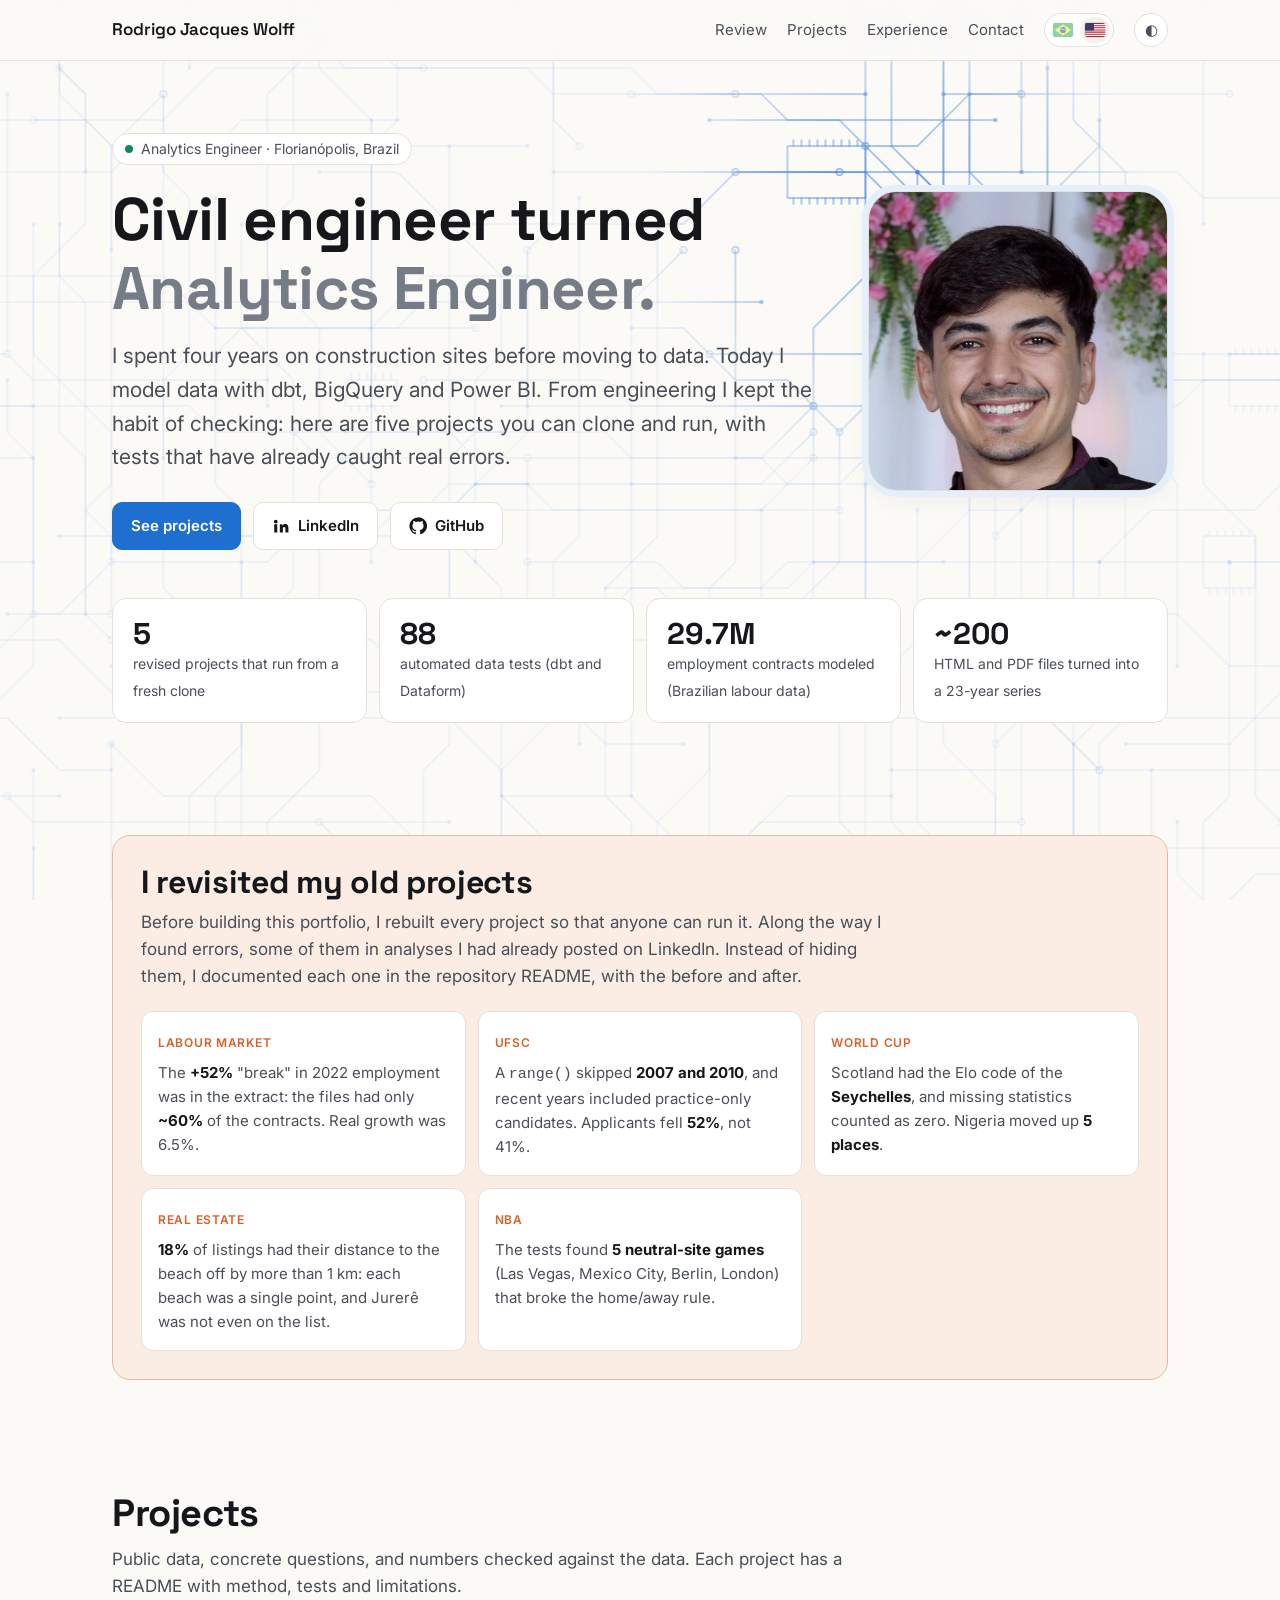
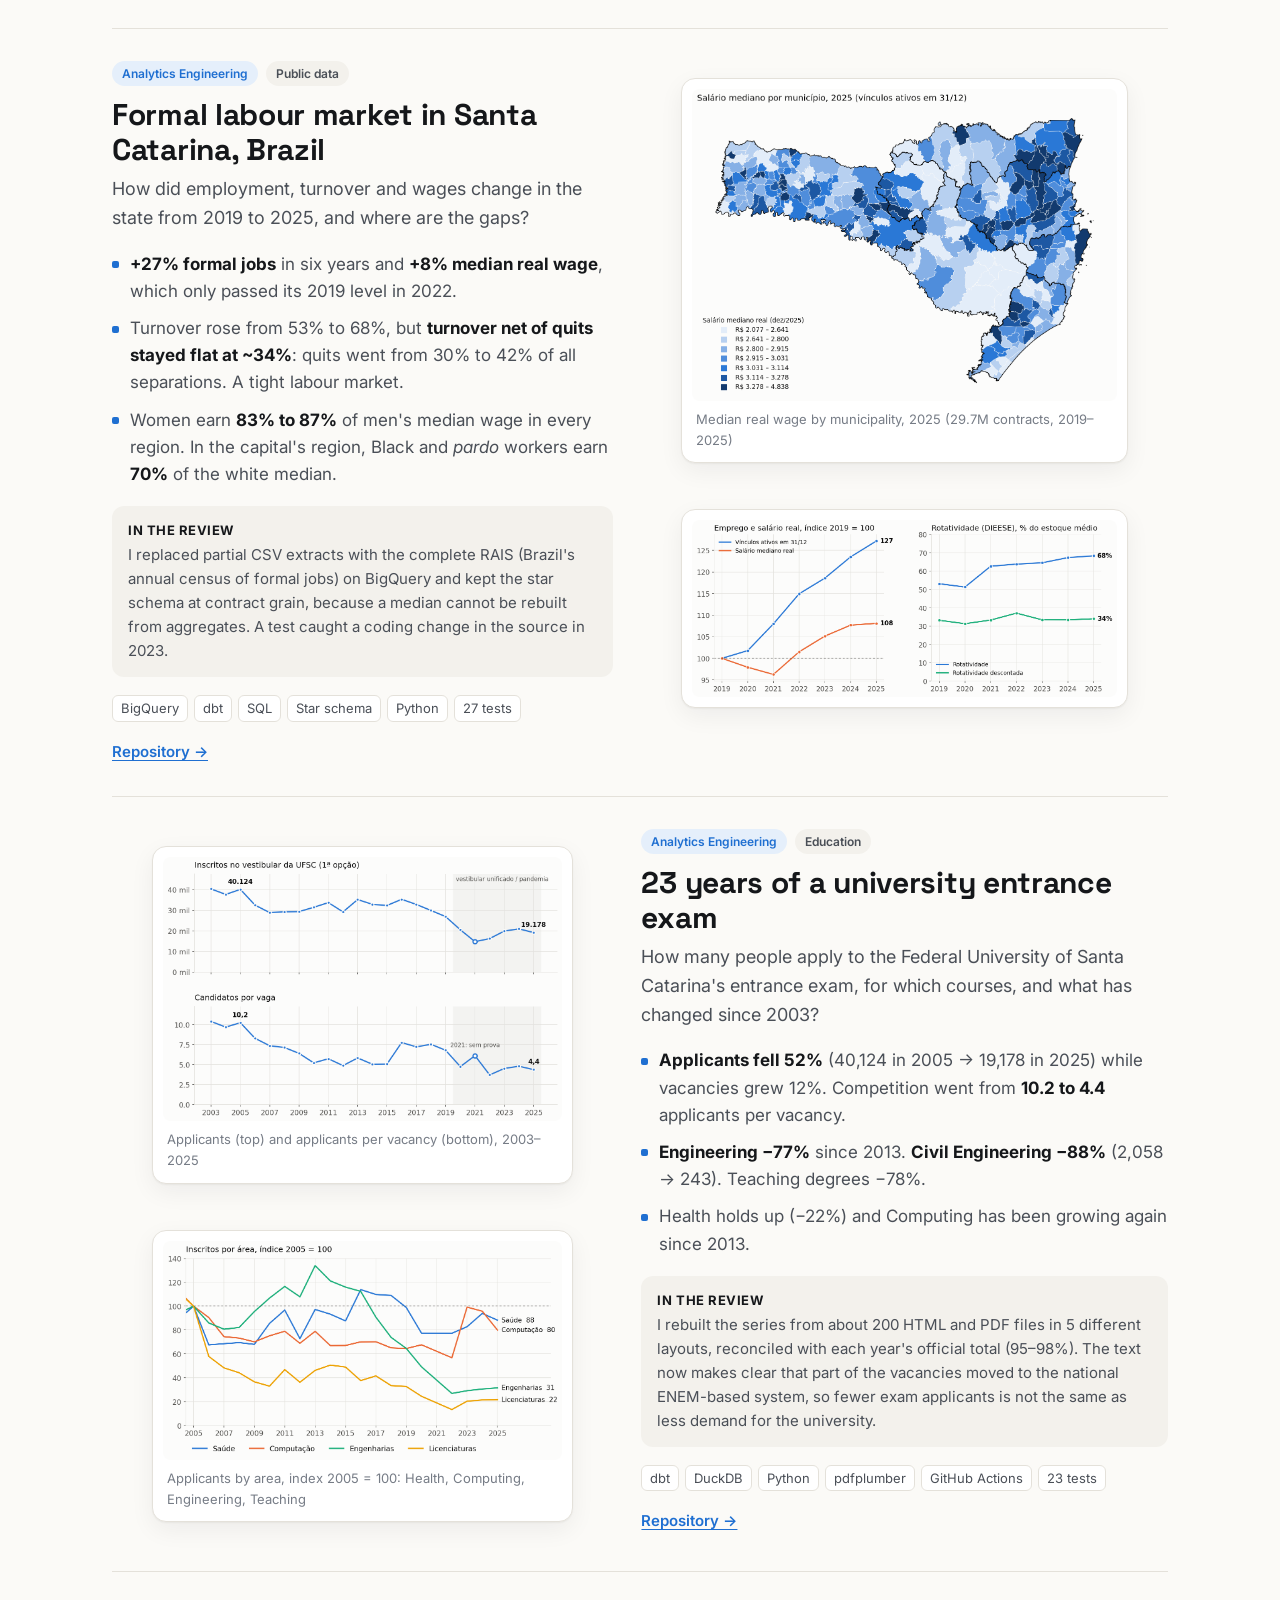
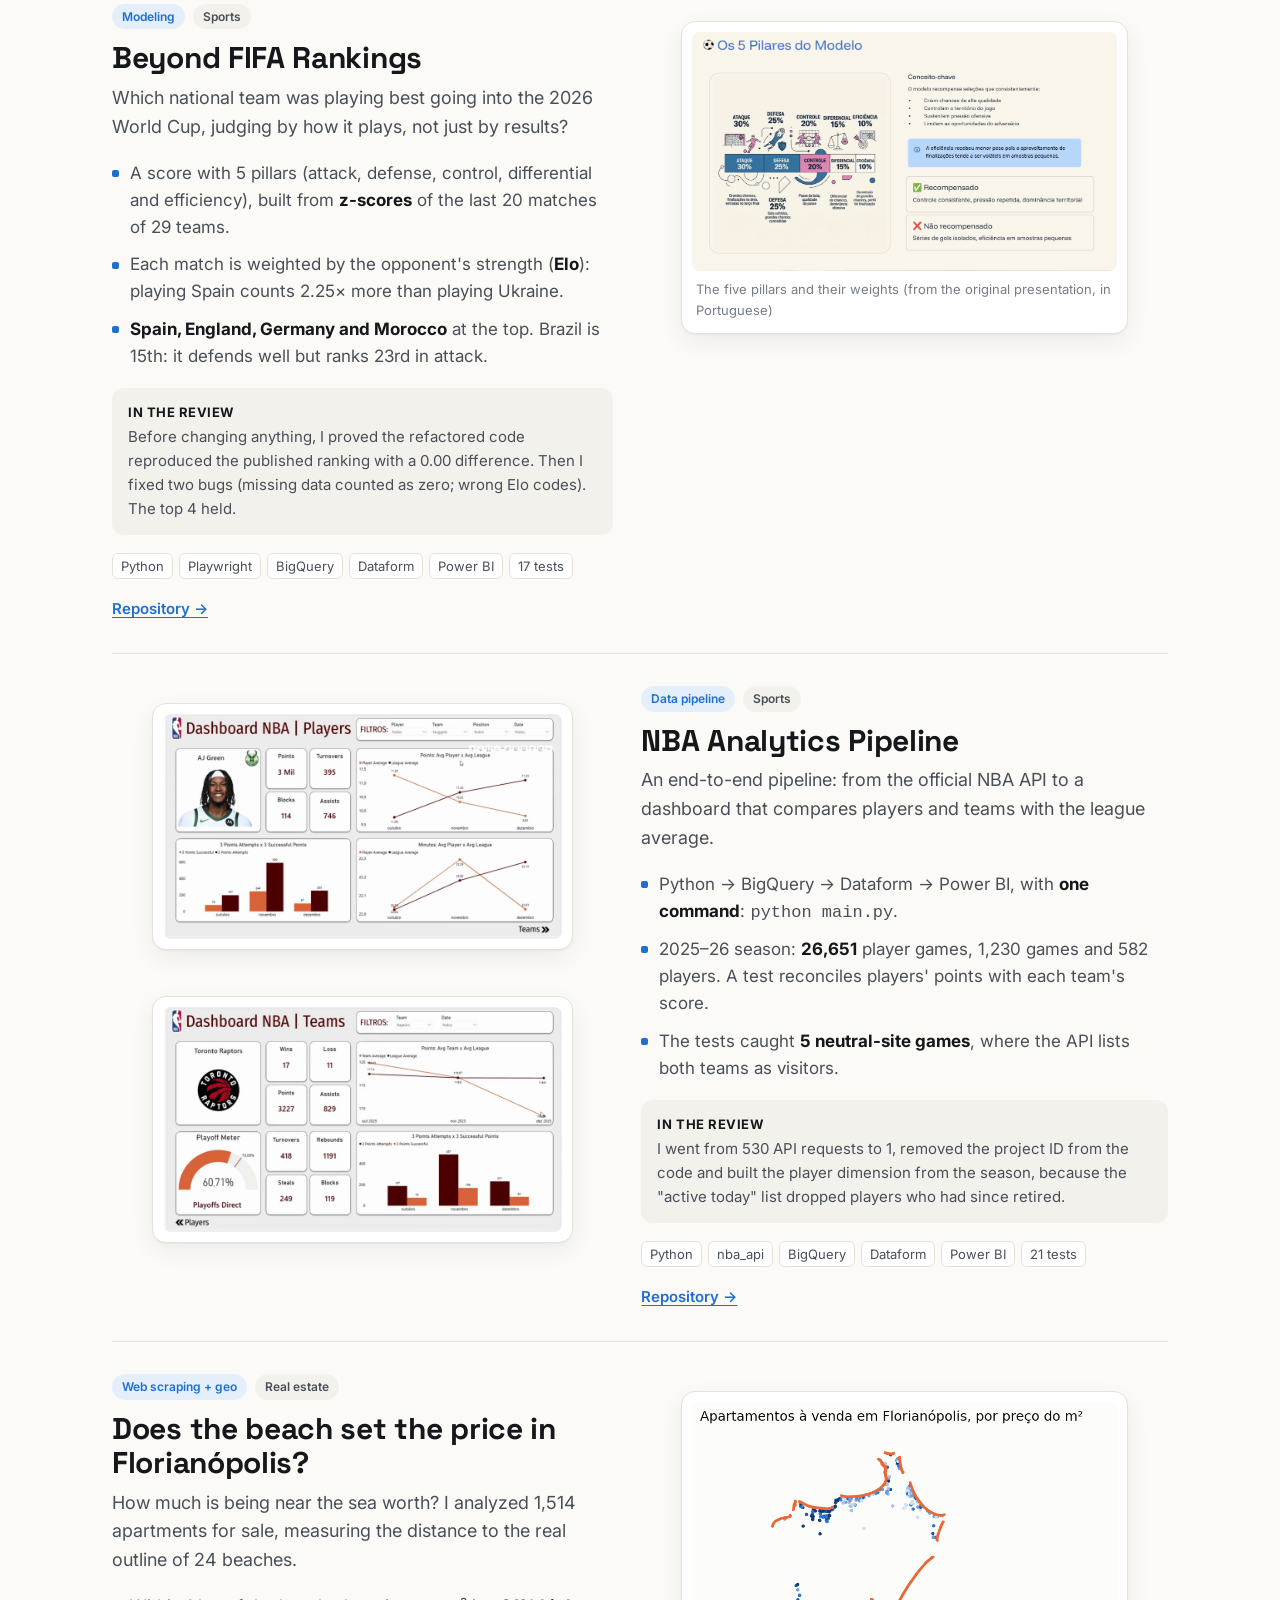
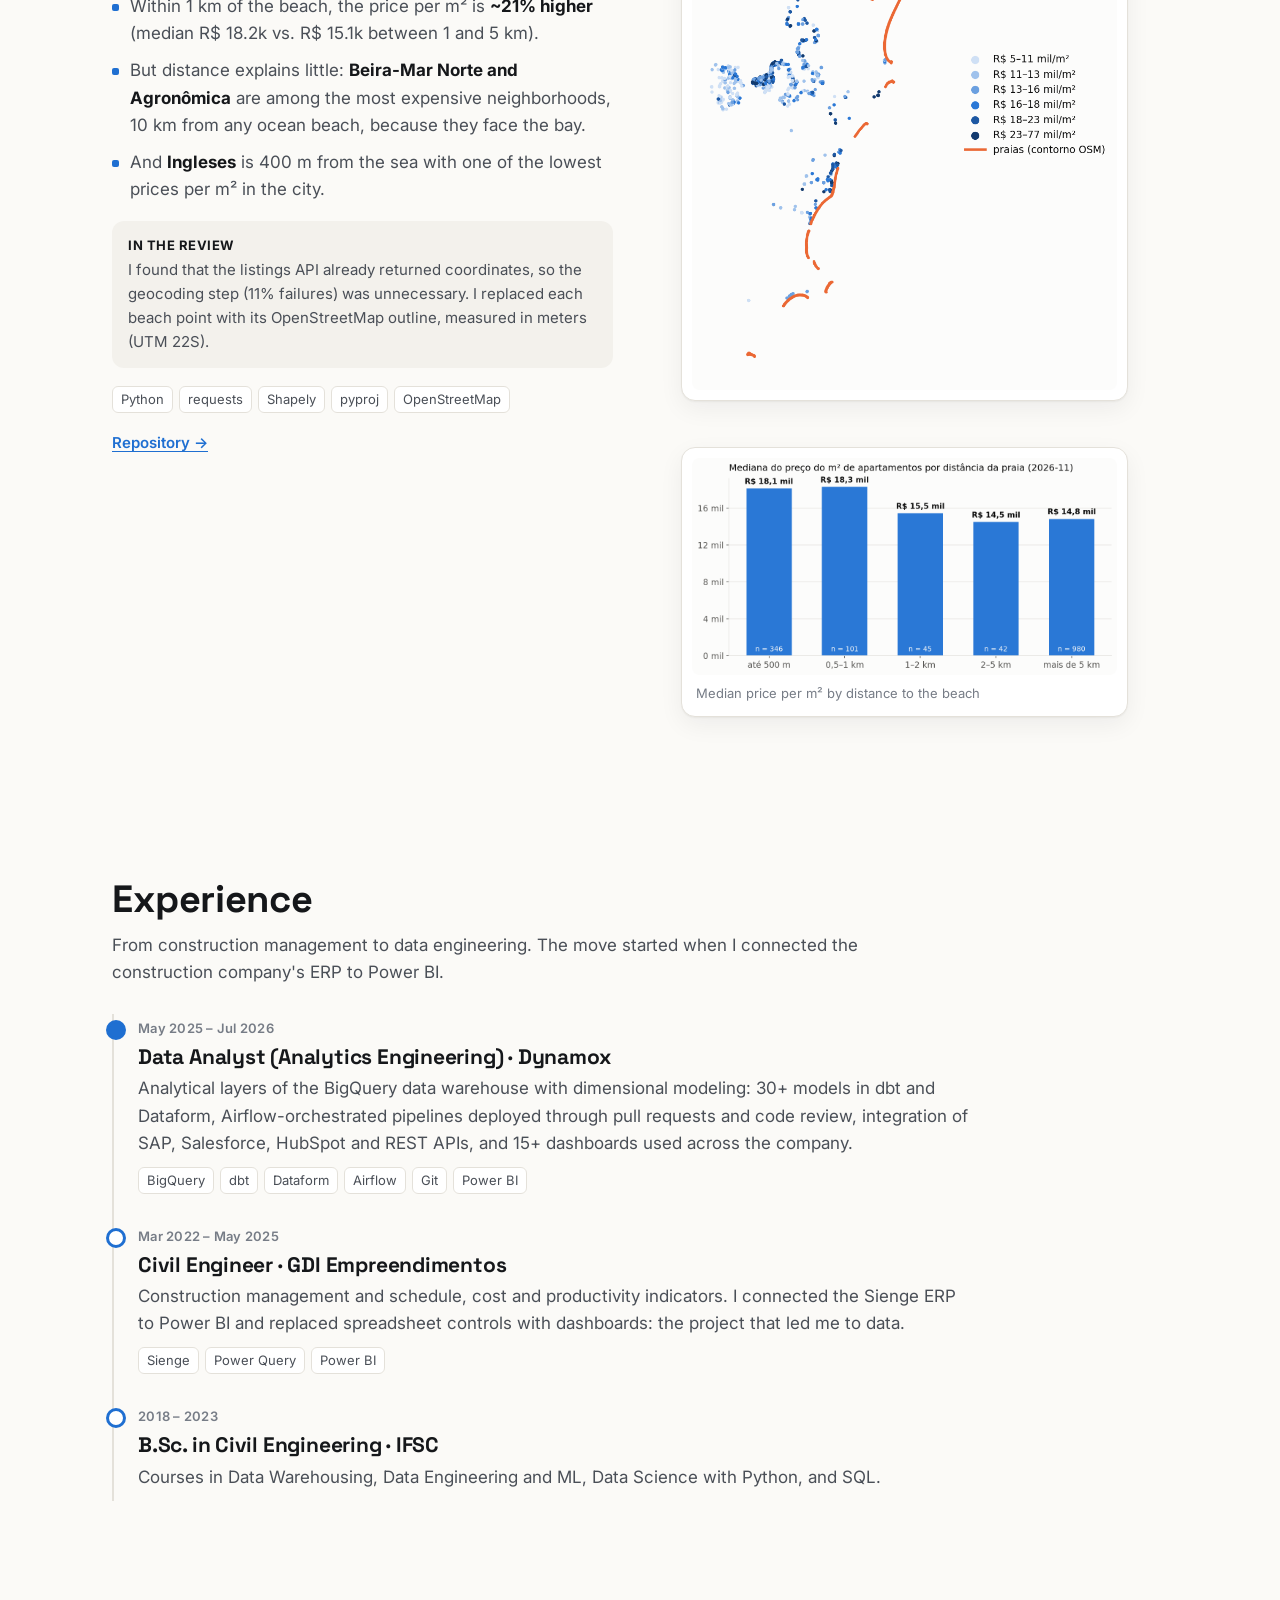
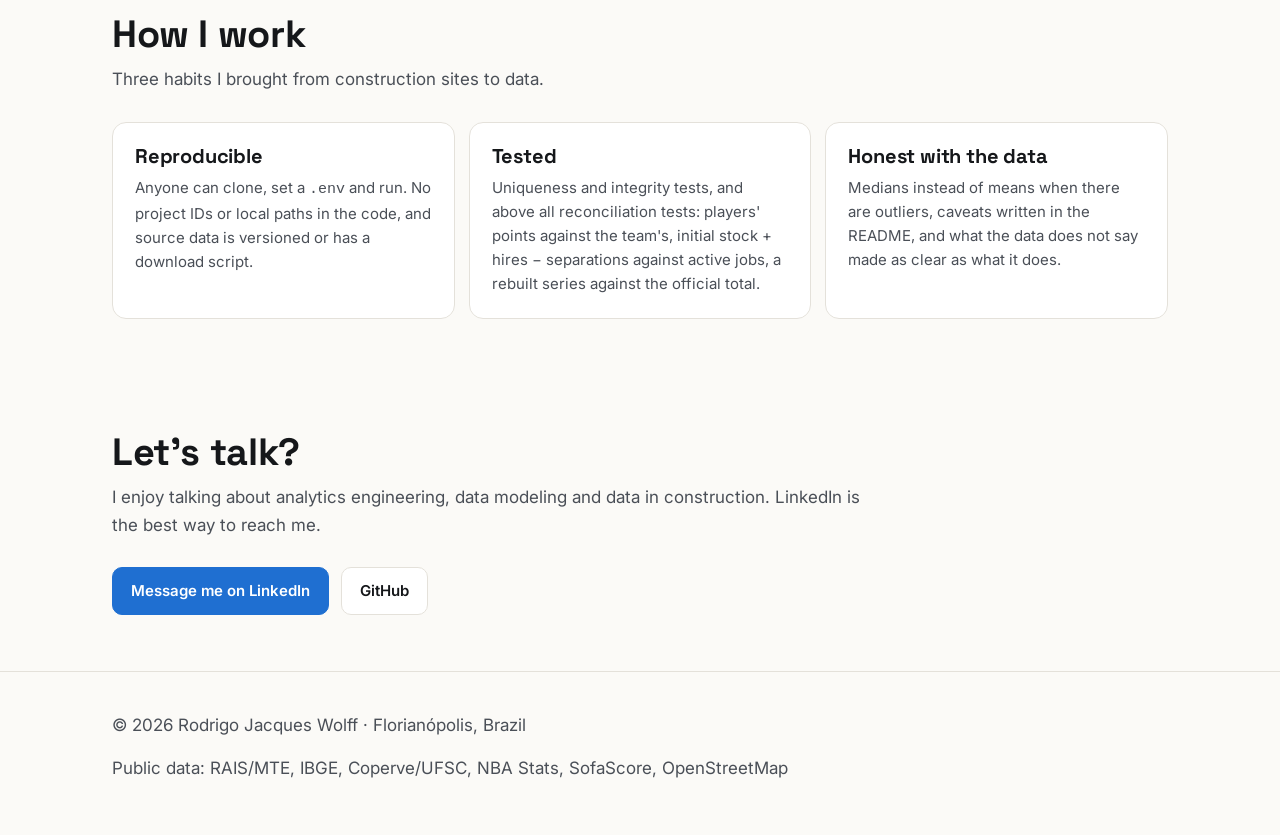
==== en/index.html @ 60a4cde0 "feat: English version (/en/) with PT/EN flag switch Co-Authored-By: Claude Opus 5.5 <noreply@anthrop" ====
<!doctype html>
<html lang="en">
<head>
  <meta charset="utf-8">
  <meta name="viewport" content="width=device-width, initial-scale=1">
  <title>Rodrigo Jacques Wolff · Data Portfolio</title>
  <meta name="description" content="Civil engineer turned Analytics Engineer. Five reproducible data projects with automated tests: Brazilian labour market (RAIS), UFSC entrance exam, World Cup, NBA and real estate.">
  <meta property="og:title" content="Rodrigo Jacques Wolff · Data Portfolio">
  <meta property="og:description" content="Five reproducible, tested data projects. I revisited all of them and fixed what was wrong.">
  <meta property="og:image" content="https://rodrigojacquesw.github.io/assets/img/rais-mapa.png">
  <meta property="og:type" content="website">
  <link rel="preconnect" href="https://fonts.googleapis.com">
  <link rel="preconnect" href="https://fonts.gstatic.com" crossorigin>
  <link href="https://fonts.googleapis.com/css2?family=Inter:wght@400;500;600&family=Space+Grotesk:wght@500;600;700&display=swap" rel="stylesheet">
  <link rel="stylesheet" href="../assets/css/style.css">
  <link rel="alternate" hreflang="pt-BR" href="https://rodrigojacquesw.github.io/">
  <link rel="alternate" hreflang="en" href="https://rodrigojacquesw.github.io/en/">
  <link rel="icon" href="data:image/svg+xml,<svg xmlns='http://www.w3.org/2000/svg' viewBox='0 0 32 32'><rect width='32' height='32' rx='8' fill='%231f6fd1'/><text x='16' y='22' font-family='Arial' font-size='15' font-weight='700' fill='white' text-anchor='middle'>RW</text></svg>">
</head>
<body>
<canvas id="circuit" aria-hidden="true"></canvas>

<nav class="nav">
  <div class="wrap">
    <a class="brand" href="#">Rodrigo Jacques Wolff</a>
    <div class="nav-links">
      <a href="#review" class="hide-sm">Review</a>
      <a href="#projects" class="hide-xxs">Projects</a>
      <a href="#experience" class="hide-sm">Experience</a>
      <a href="#contact" class="hide-xs">Contact</a>
      <div class="lang" role="group" aria-label="Idioma / Language"><a href="../" hreflang="pt-BR" aria-label="Português" title="Português"><svg viewBox="0 0 20 14" aria-hidden="true"><rect width="20" height="14" fill="#009c3b"/><path d="M10 1.6 18.2 7 10 12.4 1.8 7z" fill="#ffdf00"/><circle cx="10" cy="7" r="3.1" fill="#002776"/><path d="M7.1 6.3c1.9-.4 4-.1 5.8.9" stroke="#fff" stroke-width=".6" fill="none"/></svg></a><a href="./" hreflang="en" aria-current="true" aria-label="English" title="English"><svg viewBox="0 0 20 14" aria-hidden="true"><rect width="20" height="14" fill="#b22234"/><path d="M0 1.6h20M0 3.75h20M0 5.9h20M0 8.05h20M0 10.2h20M0 12.35h20" stroke="#fff" stroke-width="1.08"/><rect width="9" height="7.55" fill="#3c3b6e"/></svg></a></div>
      <button class="theme-btn" id="theme" aria-label="Toggle light/dark theme">◐</button>
    </div>
  </div>
</nav>

<header class="hero">
  <div class="wrap">
    <div class="hero-grid">
    <div>
    <span class="eyebrow"><span class="dot"></span>Analytics Engineer · Florianópolis, Brazil</span>
    <h1>Civil engineer turned <span class="muted">Analytics Engineer.</span></h1>
    <p class="lead">I spent four years on construction sites before moving to data. Today I model data with dbt, BigQuery and Power BI. From engineering I kept the habit of checking: here are five projects you can clone and run, with tests that have already caught real errors.</p>
    <div class="btns">
      <a class="btn primary" href="#projects">See projects</a>
      <a class="btn" href="https://www.linkedin.com/in/rodrigo-jacques-wolff/" target="_blank" rel="noopener">
        <svg viewBox="0 0 24 24" fill="currentColor" aria-hidden="true"><path d="M4.98 3.5a2.5 2.5 0 1 1 0 5 2.5 2.5 0 0 1 0-5ZM3 9.75h4v11H3v-11Zm6.5 0h3.8v1.5h.06c.53-1 1.83-2.05 3.77-2.05 4.03 0 4.77 2.65 4.77 6.1v5.45h-4v-4.83c0-1.15-.02-2.63-1.6-2.63-1.6 0-1.85 1.25-1.85 2.55v4.91h-4v-11Z"/></svg>LinkedIn</a>
      <a class="btn" href="https://github.com/RodrigoJacquesW" target="_blank" rel="noopener">
        <svg viewBox="0 0 24 24" fill="currentColor" aria-hidden="true"><path d="M12 .5A11.5 11.5 0 0 0 8.36 22.9c.58.1.79-.25.79-.56v-2c-3.2.7-3.88-1.37-3.88-1.37-.53-1.33-1.28-1.69-1.28-1.69-1.05-.71.08-.7.08-.7 1.16.08 1.77 1.19 1.77 1.19 1.03 1.76 2.7 1.25 3.36.96.1-.75.4-1.25.73-1.54-2.56-.29-5.25-1.28-5.25-5.68 0-1.26.45-2.28 1.19-3.09-.12-.29-.52-1.46.11-3.05 0 0 .97-.31 3.17 1.18a11 11 0 0 1 5.77 0c2.2-1.49 3.17-1.18 3.17-1.18.63 1.59.23 2.76.11 3.05.74.81 1.19 1.83 1.19 3.09 0 4.41-2.7 5.38-5.27 5.67.41.36.78 1.06.78 2.14v3.17c0 .31.21.67.8.56A11.5 11.5 0 0 0 12 .5Z"/></svg>GitHub</a>
    </div>
    </div>
    <figure class="portrait"><img src="../assets/img/rodrigo.jpg" alt="Photo of Rodrigo Jacques Wolff" width="480" height="480"></figure>
    </div>
    <div class="stats">
      <div class="stat"><b>5</b><span>revised projects that run from a fresh clone</span></div>
      <div class="stat"><b>88</b><span>automated data tests (dbt and Dataform)</span></div>
      <div class="stat"><b>29.7M</b><span>employment contracts modeled (Brazilian labour data)</span></div>
      <div class="stat"><b>~200</b><span>HTML and PDF files turned into a 23-year series</span></div>
    </div>
  </div>
</header>

<section id="review">
  <div class="wrap">
    <div class="review">
      <h2>I revisited my old projects</h2>
      <p>Before building this portfolio, I rebuilt every project so that anyone can run it. Along the way I found errors, some of them in analyses I had already posted on LinkedIn. Instead of hiding them, I documented each one in the repository README, with the before and after.</p>
      <div class="bugs">
        <div class="bug"><span class="proj">Labour market</span><p>The <b>+52%</b> "break" in 2022 employment was in the extract: the files had only <b>~60%</b> of the contracts. Real growth was 6.5%.</p></div>
        <div class="bug"><span class="proj">UFSC</span><p>A <code>range()</code> skipped <b>2007 and 2010</b>, and recent years included practice-only candidates. Applicants fell <b>52%</b>, not 41%.</p></div>
        <div class="bug"><span class="proj">World Cup</span><p>Scotland had the Elo code of the <b>Seychelles</b>, and missing statistics counted as zero. Nigeria moved up <b>5 places</b>.</p></div>
        <div class="bug"><span class="proj">Real estate</span><p><b>18%</b> of listings had their distance to the beach off by more than 1 km: each beach was a single point, and Jurerê was not even on the list.</p></div>
        <div class="bug"><span class="proj">NBA</span><p>The tests found <b>5 neutral-site games</b> (Las Vegas, Mexico City, Berlin, London) that broke the home/away rule.</p></div>
      </div>
    </div>
  </div>
</section>

<section id="projects">
  <div class="wrap">
    <div class="section-head">
      <h2>Projects</h2>
      <p>Public data, concrete questions, and numbers checked against the data. Each project has a README with method, tests and limitations.</p>
    </div>

    <article class="case" id="rais">
      <div>
        <div class="tags"><span class="tag">Analytics Engineering</span><span class="tag alt">Public data</span></div>
        <h3>Formal labour market in Santa Catarina, Brazil</h3>
        <p class="q">How did employment, turnover and wages change in the state from 2019 to 2025, and where are the gaps?</p>
        <ul class="findings">
          <li><b>+27% formal jobs</b> in six years and <b>+8% median real wage</b>, which only passed its 2019 level in 2022.</li>
          <li>Turnover rose from 53% to 68%, but <b>turnover net of quits stayed flat at ~34%</b>: quits went from 30% to 42% of all separations. A tight labour market.</li>
          <li>Women earn <b>83% to 87%</b> of men's median wage in every region. In the capital's region, Black and <i>pardo</i> workers earn <b>70%</b> of the white median.</li>
        </ul>
        <div class="fixed"><strong>In the review</strong>I replaced partial CSV extracts with the complete RAIS (Brazil's annual census of formal jobs) on BigQuery and kept the star schema at contract grain, because a median cannot be rebuilt from aggregates. A test caught a coding change in the source in 2023.</div>
        <div class="stack"><span>BigQuery</span><span>dbt</span><span>SQL</span><span>Star schema</span><span>Python</span><span>27 tests</span></div>
        <div class="links"><a href="https://github.com/RodrigoJacquesW/rais-sc-labor-market" target="_blank" rel="noopener">Repository →</a></div>
      </div>
      <div class="case-media">
        <figure class="shot"><a href="../assets/img/rais-mapa.png" target="_blank"><img src="../assets/img/rais-mapa.png" alt="Map of Santa Catarina with the median wage by municipality in 2025" loading="lazy"></a><figcaption>Median real wage by municipality, 2025 (29.7M contracts, 2019–2025)</figcaption></figure>
        <figure class="shot"><a href="../assets/img/rais-series.png" target="_blank"><img src="../assets/img/rais-series.png" alt="Employment and real wage index, gross and net turnover" loading="lazy"></a></figure>
      </div>
    </article>

    <article class="case flip" id="ufsc">
      <div>
        <div class="tags"><span class="tag">Analytics Engineering</span><span class="tag alt">Education</span></div>
        <h3>23 years of a university entrance exam</h3>
        <p class="q">How many people apply to the Federal University of Santa Catarina's entrance exam, for which courses, and what has changed since 2003?</p>
        <ul class="findings">
          <li><b>Applicants fell 52%</b> (40,124 in 2005 → 19,178 in 2025) while vacancies grew 12%. Competition went from <b>10.2 to 4.4</b> applicants per vacancy.</li>
          <li><b>Engineering −77%</b> since 2013. <b>Civil Engineering −88%</b> (2,058 → 243). Teaching degrees −78%.</li>
          <li>Health holds up (−22%) and Computing has been growing again since 2013.</li>
        </ul>
        <div class="fixed"><strong>In the review</strong>I rebuilt the series from about 200 HTML and PDF files in 5 different layouts, reconciled with each year's official total (95–98%). The text now makes clear that part of the vacancies moved to the national ENEM-based system, so fewer exam applicants is not the same as less demand for the university.</div>
        <div class="stack"><span>dbt</span><span>DuckDB</span><span>Python</span><span>pdfplumber</span><span>GitHub Actions</span><span>23 tests</span></div>
        <div class="links"><a href="https://github.com/RodrigoJacquesW/UFSC_data_analysis" target="_blank" rel="noopener">Repository →</a></div>
      </div>
      <div class="case-media">
        <figure class="shot"><a href="../assets/img/ufsc-inscritos.png" target="_blank"><img src="../assets/img/ufsc-inscritos.png" alt="Applicants and applicants per vacancy, 2003 to 2025" loading="lazy"></a><figcaption>Applicants (top) and applicants per vacancy (bottom), 2003–2025</figcaption></figure>
        <figure class="shot"><a href="../assets/img/ufsc-areas.png" target="_blank"><img src="../assets/img/ufsc-areas.png" alt="Applicants by area, index 2005 = 100" loading="lazy"></a><figcaption>Applicants by area, index 2005 = 100: Health, Computing, Engineering, Teaching</figcaption></figure>
      </div>
    </article>

    <article class="case" id="worldcup">
      <div>
        <div class="tags"><span class="tag">Modeling</span><span class="tag alt">Sports</span></div>
        <h3>Beyond FIFA Rankings</h3>
        <p class="q">Which national team was playing best going into the 2026 World Cup, judging by how it plays, not just by results?</p>
        <ul class="findings">
          <li>A score with 5 pillars (attack, defense, control, differential and efficiency), built from <b>z-scores</b> of the last 20 matches of 29 teams.</li>
          <li>Each match is weighted by the opponent's strength (<b>Elo</b>): playing Spain counts 2.25× more than playing Ukraine.</li>
          <li><b>Spain, England, Germany and Morocco</b> at the top. Brazil is 15th: it defends well but ranks 23rd in attack.</li>
        </ul>
        <div class="fixed"><strong>In the review</strong>Before changing anything, I proved the refactored code reproduced the published ranking with a 0.00 difference. Then I fixed two bugs (missing data counted as zero; wrong Elo codes). The top 4 held.</div>
        <div class="stack"><span>Python</span><span>Playwright</span><span>BigQuery</span><span>Dataform</span><span>Power BI</span><span>17 tests</span></div>
        <div class="links"><a href="https://github.com/RodrigoJacquesW/selection-world-cup-analytics" target="_blank" rel="noopener">Repository →</a></div>
      </div>
      <div class="case-media">
        <figure class="shot"><a href="../assets/img/copa-pilares.png" target="_blank"><img src="../assets/img/copa-pilares.png" alt="The five pillars of the model and their weights" loading="lazy"></a><figcaption>The five pillars and their weights (from the original presentation, in Portuguese)</figcaption></figure>
      </div>
    </article>

    <article class="case flip" id="nba">
      <div>
        <div class="tags"><span class="tag">Data pipeline</span><span class="tag alt">Sports</span></div>
        <h3>NBA Analytics Pipeline</h3>
        <p class="q">An end-to-end pipeline: from the official NBA API to a dashboard that compares players and teams with the league average.</p>
        <ul class="findings">
          <li>Python → BigQuery → Dataform → Power BI, with <b>one command</b>: <code>python main.py</code>.</li>
          <li>2025–26 season: <b>26,651</b> player games, 1,230 games and 582 players. A test reconciles players' points with each team's score.</li>
          <li>The tests caught <b>5 neutral-site games</b>, where the API lists both teams as visitors.</li>
        </ul>
        <div class="fixed"><strong>In the review</strong>I went from 530 API requests to 1, removed the project ID from the code and built the player dimension from the season, because the "active today" list dropped players who had since retired.</div>
        <div class="stack"><span>Python</span><span>nba_api</span><span>BigQuery</span><span>Dataform</span><span>Power BI</span><span>21 tests</span></div>
        <div class="links"><a href="https://github.com/RodrigoJacquesW/nba_project" target="_blank" rel="noopener">Repository →</a></div>
      </div>
      <div class="case-media">
        <figure class="shot"><a href="../assets/img/nba-players.jpg" target="_blank"><img src="../assets/img/nba-players.jpg" alt="NBA players dashboard in Power BI" loading="lazy"></a></figure>
        <figure class="shot"><a href="../assets/img/nba-teams.jpg" target="_blank"><img src="../assets/img/nba-teams.jpg" alt="NBA teams dashboard in Power BI" loading="lazy"></a></figure>
      </div>
    </article>

    <article class="case" id="realestate">
      <div>
        <div class="tags"><span class="tag">Web scraping + geo</span><span class="tag alt">Real estate</span></div>
        <h3>Does the beach set the price in Florianópolis?</h3>
        <p class="q">How much is being near the sea worth? I analyzed 1,514 apartments for sale, measuring the distance to the real outline of 24 beaches.</p>
        <ul class="findings">
          <li>Within 1 km of the beach, the price per m² is <b>~21% higher</b> (median R$ 18.2k vs. R$ 15.1k between 1 and 5 km).</li>
          <li>But distance explains little: <b>Beira-Mar Norte and Agronômica</b> are among the most expensive neighborhoods, 10 km from any ocean beach, because they face the bay.</li>
          <li>And <b>Ingleses</b> is 400 m from the sea with one of the lowest prices per m² in the city.</li>
        </ul>
        <div class="fixed"><strong>In the review</strong>I found that the listings API already returned coordinates, so the geocoding step (11% failures) was unnecessary. I replaced each beach point with its OpenStreetMap outline, measured in meters (UTM 22S).</div>
        <div class="stack"><span>Python</span><span>requests</span><span>Shapely</span><span>pyproj</span><span>OpenStreetMap</span></div>
        <div class="links"><a href="https://github.com/RodrigoJacquesW/WebScraping-Analise-Imobiliaria-Florianopolis" target="_blank" rel="noopener">Repository →</a></div>
      </div>
      <div class="case-media">
        <figure class="shot"><a href="../assets/img/imoveis-mapa.png" target="_blank"><img src="../assets/img/imoveis-mapa.png" alt="Map of apartments for sale in Florianópolis colored by price per square meter" loading="lazy"></a></figure>
        <figure class="shot"><a href="../assets/img/imoveis-distancia.png" target="_blank"><img src="../assets/img/imoveis-distancia.png" alt="Median price per m² by distance to the beach" loading="lazy"></a><figcaption>Median price per m² by distance to the beach</figcaption></figure>
      </div>
    </article>

  </div>
</section>

<section id="experience">
  <div class="wrap">
    <div class="section-head">
      <h2>Experience</h2>
      <p>From construction management to data engineering. The move started when I connected the construction company's ERP to Power BI.</p>
    </div>
    <ol class="timeline">
      <li>
        <span class="when">May 2025 – Jul 2026</span>
        <h3>Data Analyst (Analytics Engineering) · Dynamox</h3>
        <p>Analytical layers of the BigQuery data warehouse with dimensional modeling: 30+ models in dbt and Dataform, Airflow-orchestrated pipelines deployed through pull requests and code review, integration of SAP, Salesforce, HubSpot and REST APIs, and 15+ dashboards used across the company.</p>
        <div class="stack"><span>BigQuery</span><span>dbt</span><span>Dataform</span><span>Airflow</span><span>Git</span><span>Power BI</span></div>
      </li>
      <li>
        <span class="when">Mar 2022 – May 2025</span>
        <h3>Civil Engineer · GDI Empreendimentos</h3>
        <p>Construction management and schedule, cost and productivity indicators. I connected the Sienge ERP to Power BI and replaced spreadsheet controls with dashboards: the project that led me to data.</p>
        <div class="stack"><span>Sienge</span><span>Power Query</span><span>Power BI</span></div>
      </li>
      <li>
        <span class="when">2018 – 2023</span>
        <h3>B.Sc. in Civil Engineering · IFSC</h3>
        <p>Courses in Data Warehousing, Data Engineering and ML, Data Science with Python, and SQL.</p>
      </li>
    </ol>
  </div>
</section>

<section id="how">
  <div class="wrap">
    <div class="section-head">
      <h2>How I work</h2>
      <p>Three habits I brought from construction sites to data.</p>
    </div>
    <div class="how">
      <div><h3>Reproducible</h3><p>Anyone can clone, set a <code>.env</code> and run. No project IDs or local paths in the code, and source data is versioned or has a download script.</p></div>
      <div><h3>Tested</h3><p>Uniqueness and integrity tests, and above all reconciliation tests: players' points against the team's, initial stock + hires − separations against active jobs, a rebuilt series against the official total.</p></div>
      <div><h3>Honest with the data</h3><p>Medians instead of means when there are outliers, caveats written in the README, and what the data does not say made as clear as what it does.</p></div>
    </div>
  </div>
</section>

<section id="contact">
  <div class="wrap">
    <div class="section-head">
      <h2>Let's talk?</h2>
      <p>I enjoy talking about analytics engineering, data modeling and data in construction. LinkedIn is the best way to reach me.</p>
    </div>
    <div class="btns">
      <a class="btn primary" href="https://www.linkedin.com/in/rodrigo-jacques-wolff/" target="_blank" rel="noopener">Message me on LinkedIn</a>
      <a class="btn" href="https://github.com/RodrigoJacquesW" target="_blank" rel="noopener">GitHub</a>
    </div>
  </div>
</section>

<footer>
  <div class="wrap">
    <span>© 2026 Rodrigo Jacques Wolff · Florianópolis, Brazil</span>
    <span>Public data: RAIS/MTE, IBGE, Coperve/UFSC, NBA Stats, SofaScore, OpenStreetMap</span>
  </div>
</footer>

<script>
  (function () {
    var root = document.documentElement, btn = document.getElementById("theme");
    try { var saved = localStorage.getItem("theme"); if (saved) root.setAttribute("data-theme", saved); } catch (e) {}
    btn.addEventListener("click", function () {
      var dark = root.getAttribute("data-theme") === "dark" ||
        (!root.getAttribute("data-theme") && matchMedia("(prefers-color-scheme: dark)").matches);
      var next = dark ? "light" : "dark";
      root.setAttribute("data-theme", next);
      try { localStorage.setItem("theme", next); } catch (e) {}
    });
  })();
</script>
<script src="../assets/js/circuit.js" defer></script>
</body>
</html>
---- assets/css/style.css ----
:root {
  --bg: #fbfaf7;
  --surface: #ffffff;
  --surface-2: #f3f1ec;
  --ink: #15171a;
  --ink-2: #4a4f57;
  --ink-3: #767c86;
  --line: #e4e1da;
  --accent: #1f6fd1;
  --accent-ink: #ffffff;
  --accent-soft: #e5effb;
  --warm: #d9622b;
  --warm-soft: #fbece4;
  --good: #16865b;
  --trace: rgba(31, 111, 209, 0.075);
  --trace-lit: rgba(31, 111, 209, 0.62);
  --radius: 14px;
  --shadow: 0 1px 2px rgba(20, 22, 26, .05), 0 8px 24px rgba(20, 22, 26, .06);
  --max: 1120px;
  color-scheme: light;
}

@media (prefers-color-scheme: dark) {
  :root:not([data-theme="light"]) {
    --bg: #111317;
    --surface: #181b20;
    --surface-2: #1f232a;
    --ink: #eef0f3;
    --ink-2: #b9bec7;
    --ink-3: #8d939d;
    --line: #2b3038;
    --accent: #5a9cf0;
    --accent-ink: #0d1117;
    --accent-soft: #19263a;
    --warm: #ef8350;
    --warm-soft: #2c1f18;
    --good: #3fbf8a;
    --trace: rgba(90, 156, 240, 0.085);
    --trace-lit: rgba(110, 170, 255, 0.70);
    --shadow: 0 1px 2px rgba(0, 0, 0, .3), 0 8px 24px rgba(0, 0, 0, .25);
    color-scheme: dark;
  }
}
:root[data-theme="dark"] {
  --bg: #111317; --surface: #181b20; --surface-2: #1f232a; --ink: #eef0f3; --ink-2: #b9bec7;
  --ink-3: #8d939d; --line: #2b3038; --accent: #5a9cf0; --accent-ink: #0d1117; --accent-soft: #19263a;
  --warm: #ef8350; --warm-soft: #2c1f18; --good: #3fbf8a;
  --trace: rgba(90, 156, 240, 0.085); --trace-lit: rgba(110, 170, 255, 0.70);
  --shadow: 0 1px 2px rgba(0, 0, 0, .3), 0 8px 24px rgba(0, 0, 0, .25);
  color-scheme: dark;
}

* { box-sizing: border-box; }
html { scroll-behavior: smooth; }
body {
  margin: 0;
  background: var(--bg);
  color: var(--ink);
  font: 17px/1.6 "Inter", system-ui, -apple-system, "Segoe UI", sans-serif;
  -webkit-font-smoothing: antialiased;
}
img { max-width: 100%; display: block; }
a { color: var(--accent); text-decoration-thickness: 1px; text-underline-offset: 3px; }
h1, h2, h3 { font-family: "Space Grotesk", "Inter", sans-serif; line-height: 1.15; letter-spacing: -.01em; margin: 0; }
.wrap { max-width: var(--max); margin: 0 auto; padding: 0 16px; }
@media (min-width: 720px) { .wrap { padding: 0 32px; } }

/* nav */
.nav { position: sticky; top: 0; z-index: 10; background: color-mix(in srgb, var(--bg) 88%, transparent); backdrop-filter: blur(10px); border-bottom: 1px solid var(--line); }
.nav .wrap { display: flex; align-items: center; justify-content: space-between; height: 60px; gap: 16px; }
.brand { font-family: "Space Grotesk", sans-serif; font-weight: 600; color: var(--ink); text-decoration: none; white-space: nowrap; }
.nav-links { display: flex; gap: 20px; align-items: center; }
.nav-links a { color: var(--ink-2); text-decoration: none; font-size: 15px; }
.nav-links a:hover { color: var(--ink); }
.theme-btn { border: 1px solid var(--line); background: var(--surface); color: var(--ink-2); border-radius: 999px; width: 34px; height: 34px; cursor: pointer; font-size: 15px; }
@media (max-width: 720px) { .nav-links a.hide-sm { display: none; } }

/* hero */
.hero { padding: 72px 0 56px; }
.eyebrow { display: inline-flex; gap: 8px; align-items: center; color: var(--ink-2); font-size: 14px; border: 1px solid var(--line); background: var(--surface); padding: 4px 12px; border-radius: 999px; }
.eyebrow .dot { width: 8px; height: 8px; border-radius: 50%; background: var(--good); }
.hero h1 { font-size: clamp(36px, 6vw, 60px); margin: 20px 0 16px; }
.hero h1 .muted { color: var(--ink-3); }
.hero p.lead { font-size: clamp(18px, 2.2vw, 21px); color: var(--ink-2); max-width: 760px; margin: 0 0 28px; }
.btns { display: flex; flex-wrap: wrap; gap: 12px; }
.btn { display: inline-flex; align-items: center; gap: 8px; padding: 11px 18px; border-radius: 10px; font-weight: 600; font-size: 15px; text-decoration: none; border: 1px solid var(--line); color: var(--ink); background: var(--surface); }
.btn.primary { background: var(--accent); border-color: var(--accent); color: var(--accent-ink); }
.btn svg { width: 18px; height: 18px; }
.stats { display: grid; grid-template-columns: repeat(auto-fit, minmax(180px, 1fr)); gap: 12px; margin-top: 48px; }
.stat { background: var(--surface); border: 1px solid var(--line); border-radius: var(--radius); padding: 18px 20px; }
.stat b { display: block; font-family: "Space Grotesk", sans-serif; font-size: 30px; line-height: 1.1; }
.stat span { color: var(--ink-2); font-size: 14px; }

/* sections */
section { padding: 56px 0; }
.section-head { margin-bottom: 28px; max-width: 760px; }
.section-head h2 { font-size: clamp(28px, 4vw, 38px); margin-bottom: 10px; }
.section-head p { color: var(--ink-2); margin: 0; }

/* review callout */
.review { background: var(--warm-soft); border: 1px solid color-mix(in srgb, var(--warm) 30%, var(--line)); border-radius: 18px; padding: 28px; }
.review h2 { font-size: clamp(24px, 3.4vw, 32px); margin-bottom: 8px; }
.review > p { color: var(--ink-2); margin: 0 0 20px; max-width: 760px; }
.bugs { display: grid; grid-template-columns: repeat(auto-fit, minmax(260px, 1fr)); gap: 12px; }
.bug { background: var(--surface); border: 1px solid var(--line); border-radius: 12px; padding: 16px; }
.bug .proj { font-size: 12px; font-weight: 600; letter-spacing: .06em; text-transform: uppercase; color: var(--warm); }
.bug p { margin: 6px 0 0; font-size: 15px; color: var(--ink-2); }
.bug p b { color: var(--ink); }

/* cases */
.case { display: grid; gap: 28px; padding: 32px 0; border-top: 1px solid var(--line); scroll-margin-top: 72px; }
@media (min-width: 900px) { .case { grid-template-columns: 1fr 1.05fr; align-items: start; } .case.flip .case-media { order: -1; } }
.tags { display: flex; flex-wrap: wrap; gap: 8px; margin-bottom: 12px; }
.tag { font-size: 12px; font-weight: 600; padding: 3px 10px; border-radius: 999px; background: var(--accent-soft); color: var(--accent); }
.tag.alt { background: var(--surface-2); color: var(--ink-2); }
.case h3 { font-size: clamp(24px, 3vw, 30px); margin-bottom: 8px; }
.case .q { color: var(--ink-2); font-size: 18px; margin: 0 0 18px; }
.findings { list-style: none; padding: 0; margin: 0 0 18px; display: grid; gap: 10px; }
.findings li { padding-left: 18px; position: relative; color: var(--ink-2); }
.findings li::before { content: ""; position: absolute; left: 0; top: .62em; width: 7px; height: 7px; border-radius: 2px; background: var(--accent); }
.findings b { color: var(--ink); }
.fixed { background: var(--surface-2); border-radius: 12px; padding: 14px 16px; font-size: 15px; color: var(--ink-2); margin-bottom: 18px; }
.fixed strong { color: var(--ink); display: block; margin-bottom: 2px; font-size: 13px; letter-spacing: .04em; text-transform: uppercase; }
.stack { display: flex; flex-wrap: wrap; gap: 6px; margin-bottom: 18px; }
.stack span { font-size: 13px; color: var(--ink-2); border: 1px solid var(--line); border-radius: 6px; padding: 2px 8px; background: var(--surface); }
.links { display: flex; flex-wrap: wrap; gap: 16px; font-weight: 600; font-size: 15px; }
.case-media { display: grid; gap: 12px; }
.shot { background: var(--surface); border: 1px solid var(--line); border-radius: var(--radius); padding: 10px; box-shadow: var(--shadow); }
.shot img { border-radius: 8px; width: 100%; height: auto; background: #fcfcfb; }
.shot figcaption { font-size: 13px; color: var(--ink-3); padding: 8px 4px 2px; }
.shot a { display: block; }

/* how */
.how { display: grid; grid-template-columns: repeat(auto-fit, minmax(240px, 1fr)); gap: 14px; }
.how div { background: var(--surface); border: 1px solid var(--line); border-radius: var(--radius); padding: 22px; }
.how h3 { font-size: 20px; margin-bottom: 8px; }
.how p { margin: 0; color: var(--ink-2); font-size: 15px; }

.more { display: grid; grid-template-columns: repeat(auto-fit, minmax(240px, 1fr)); gap: 12px; }
.more a { display: block; background: var(--surface); border: 1px solid var(--line); border-radius: 12px; padding: 16px; text-decoration: none; color: var(--ink); }
.more a span { display: block; color: var(--ink-2); font-size: 14px; }

footer { border-top: 1px solid var(--line); padding: 40px 0 56px; color: var(--ink-2); }
footer .wrap { display: flex; flex-wrap: wrap; justify-content: space-between; gap: 16px; align-items: center; }
@media (max-width: 480px) {
  .nav-links { gap: 14px; }
  .nav-links a.hide-xs { display: none; }
  .brand { font-size: 15px; }
}

/* hero with portrait */
.hero-grid { display: grid; gap: 32px; align-items: center; }
@media (min-width: 900px) { .hero-grid { grid-template-columns: 1fr 300px; gap: 56px; } }
.portrait { margin: 0; justify-self: start; }
@media (min-width: 900px) { .portrait { justify-self: end; } }
.portrait img {
  width: 300px; height: 300px; max-width: 70vw; max-height: 70vw; object-fit: cover; border-radius: 28px;
  border: 1px solid var(--line); box-shadow: var(--shadow);
  outline: 6px solid var(--accent-soft); outline-offset: 0;
}
@media (max-width: 899px) { .portrait { order: -1; } .portrait img { width: 132px; height: 132px; border-radius: 50%; } }

/* experience timeline */
.timeline { list-style: none; margin: 0; padding: 0 0 0 24px; border-left: 2px solid var(--line); display: grid; gap: 28px; max-width: 860px; }
.timeline li { position: relative; }
.timeline li::before { content: ""; position: absolute; left: -32px; top: 6px; width: 14px; height: 14px; border-radius: 50%; background: var(--surface); border: 3px solid var(--accent); }
.timeline li:first-child::before { background: var(--accent); }
.timeline .when { font-size: 13px; font-weight: 600; color: var(--ink-3); letter-spacing: .02em; }
.timeline h3 { font-size: 21px; margin: 4px 0 6px; }
.timeline p { margin: 0 0 10px; color: var(--ink-2); }
.timeline .stack { margin-bottom: 0; }

/* circuit background */
#circuit { position: fixed; inset: 0; width: 100vw; height: 100vh; z-index: 0; pointer-events: none; }
header.hero, section, footer { position: relative; z-index: 1; }

/* language switch */
.lang { display: inline-flex; border: 1px solid var(--line); border-radius: 999px; background: var(--surface); padding: 3px; gap: 2px; }
.lang a { display: inline-flex; align-items: center; justify-content: center; width: 30px; height: 26px; border-radius: 999px; opacity: .45; transition: opacity .15s, background .15s; }
.lang a:hover { opacity: .85; }
.lang a[aria-current="true"] { opacity: 1; background: var(--surface-2); }
.lang svg { width: 20px; height: 14px; border-radius: 2px; box-shadow: 0 0 0 1px rgba(0,0,0,.08); display: block; }
@media (max-width: 480px) { .nav-links a.hide-xxs { display: none; } }
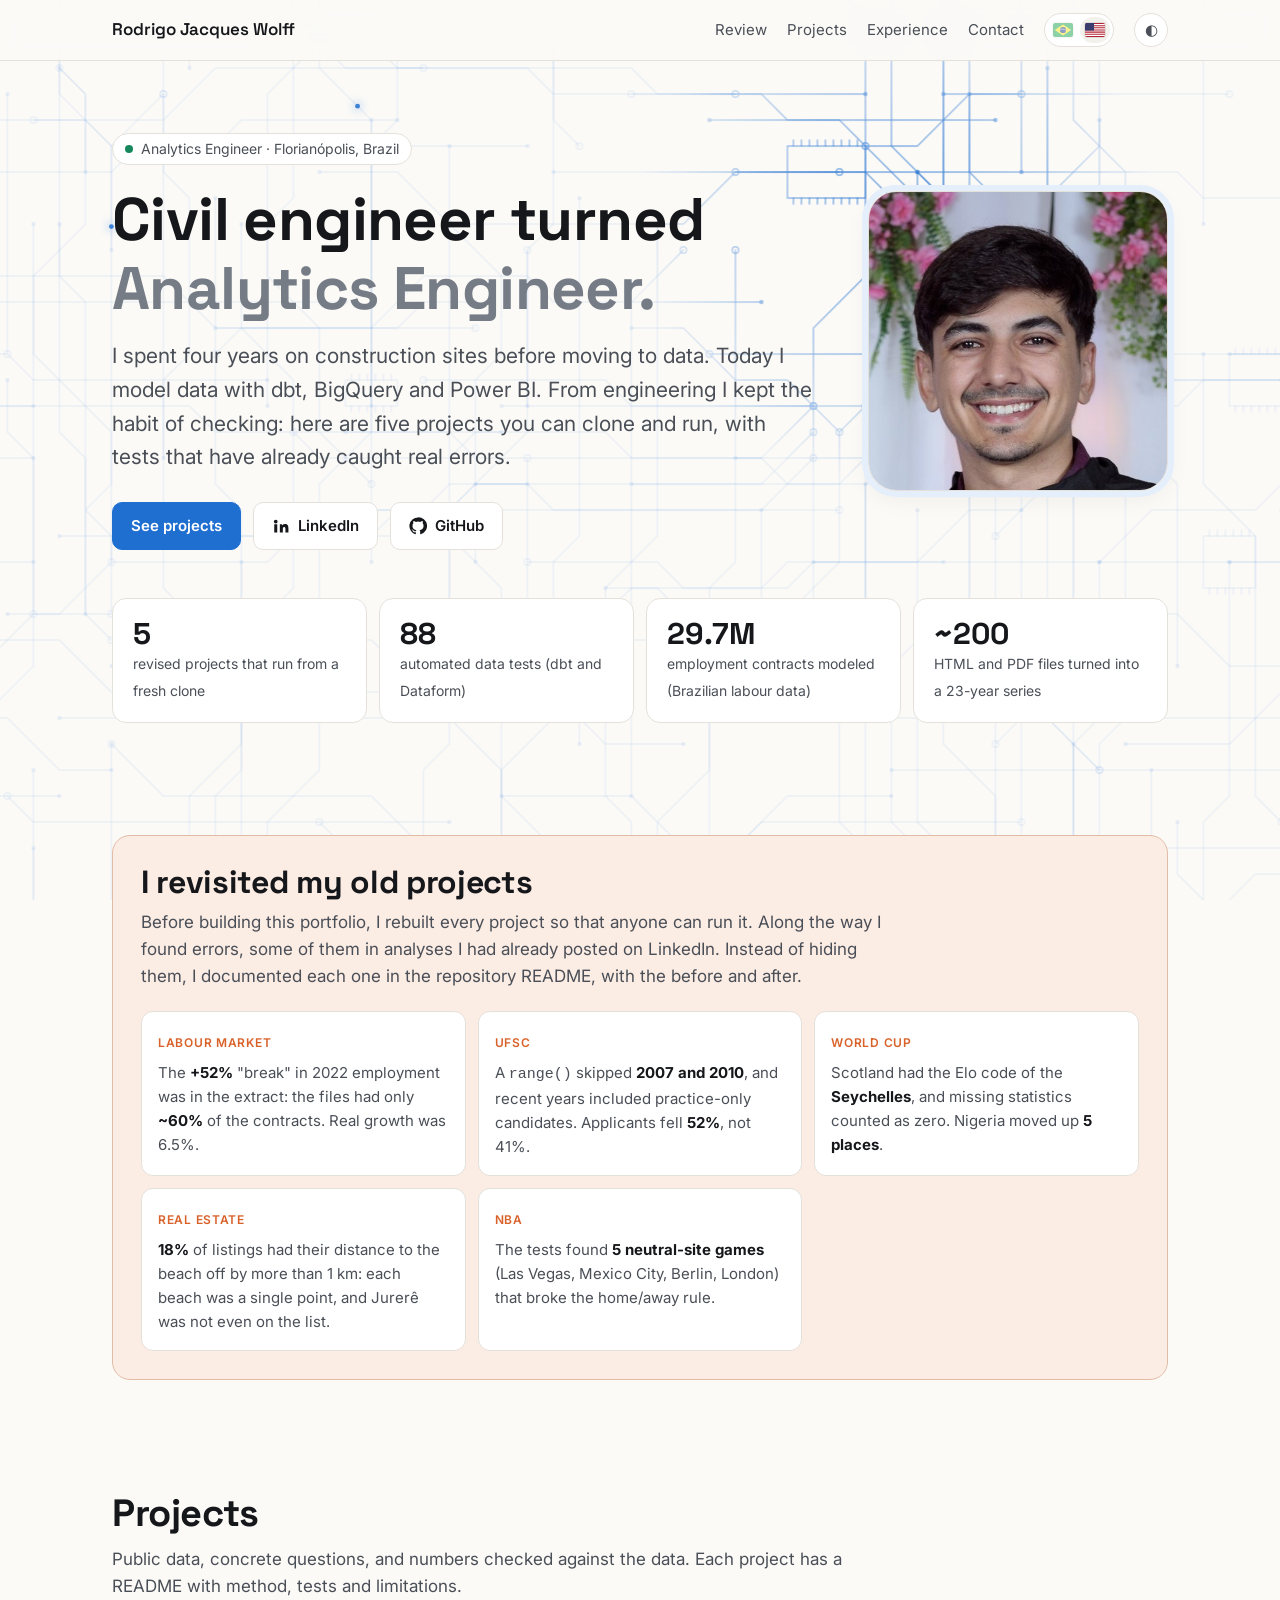
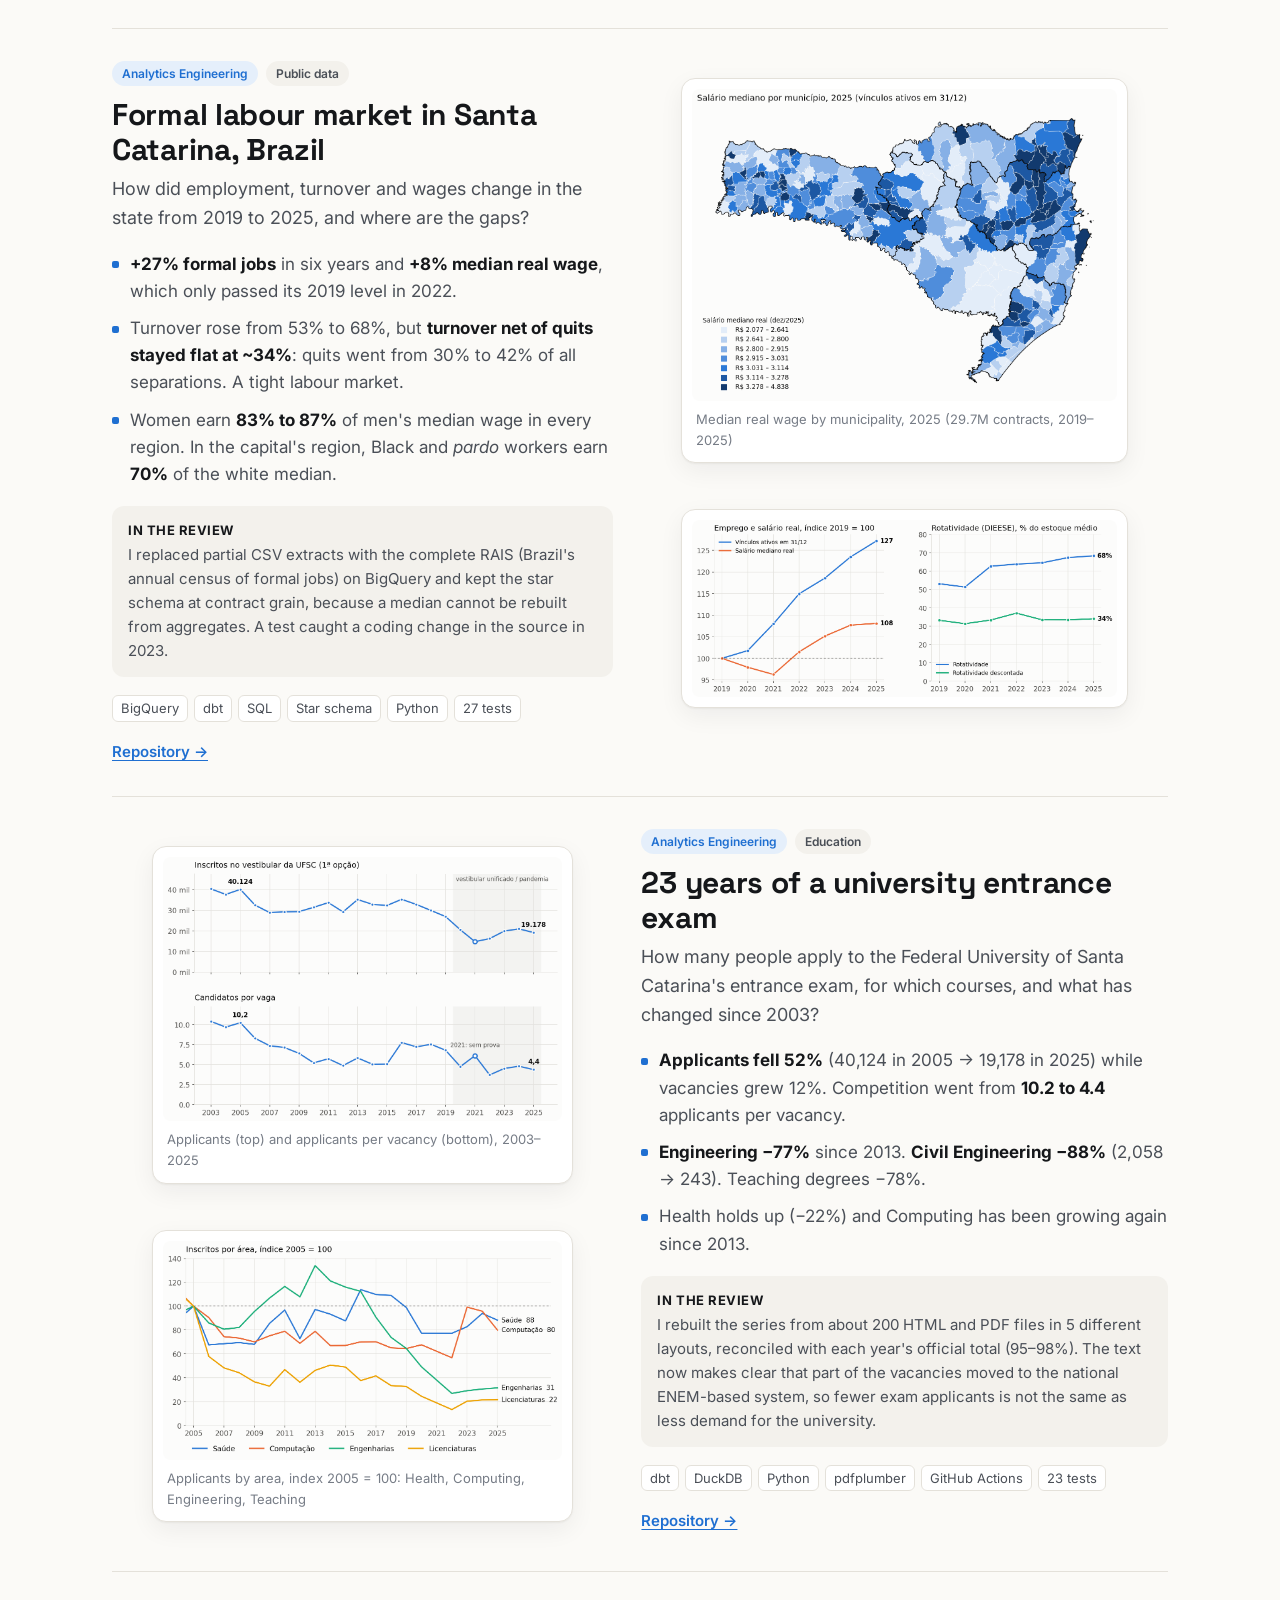
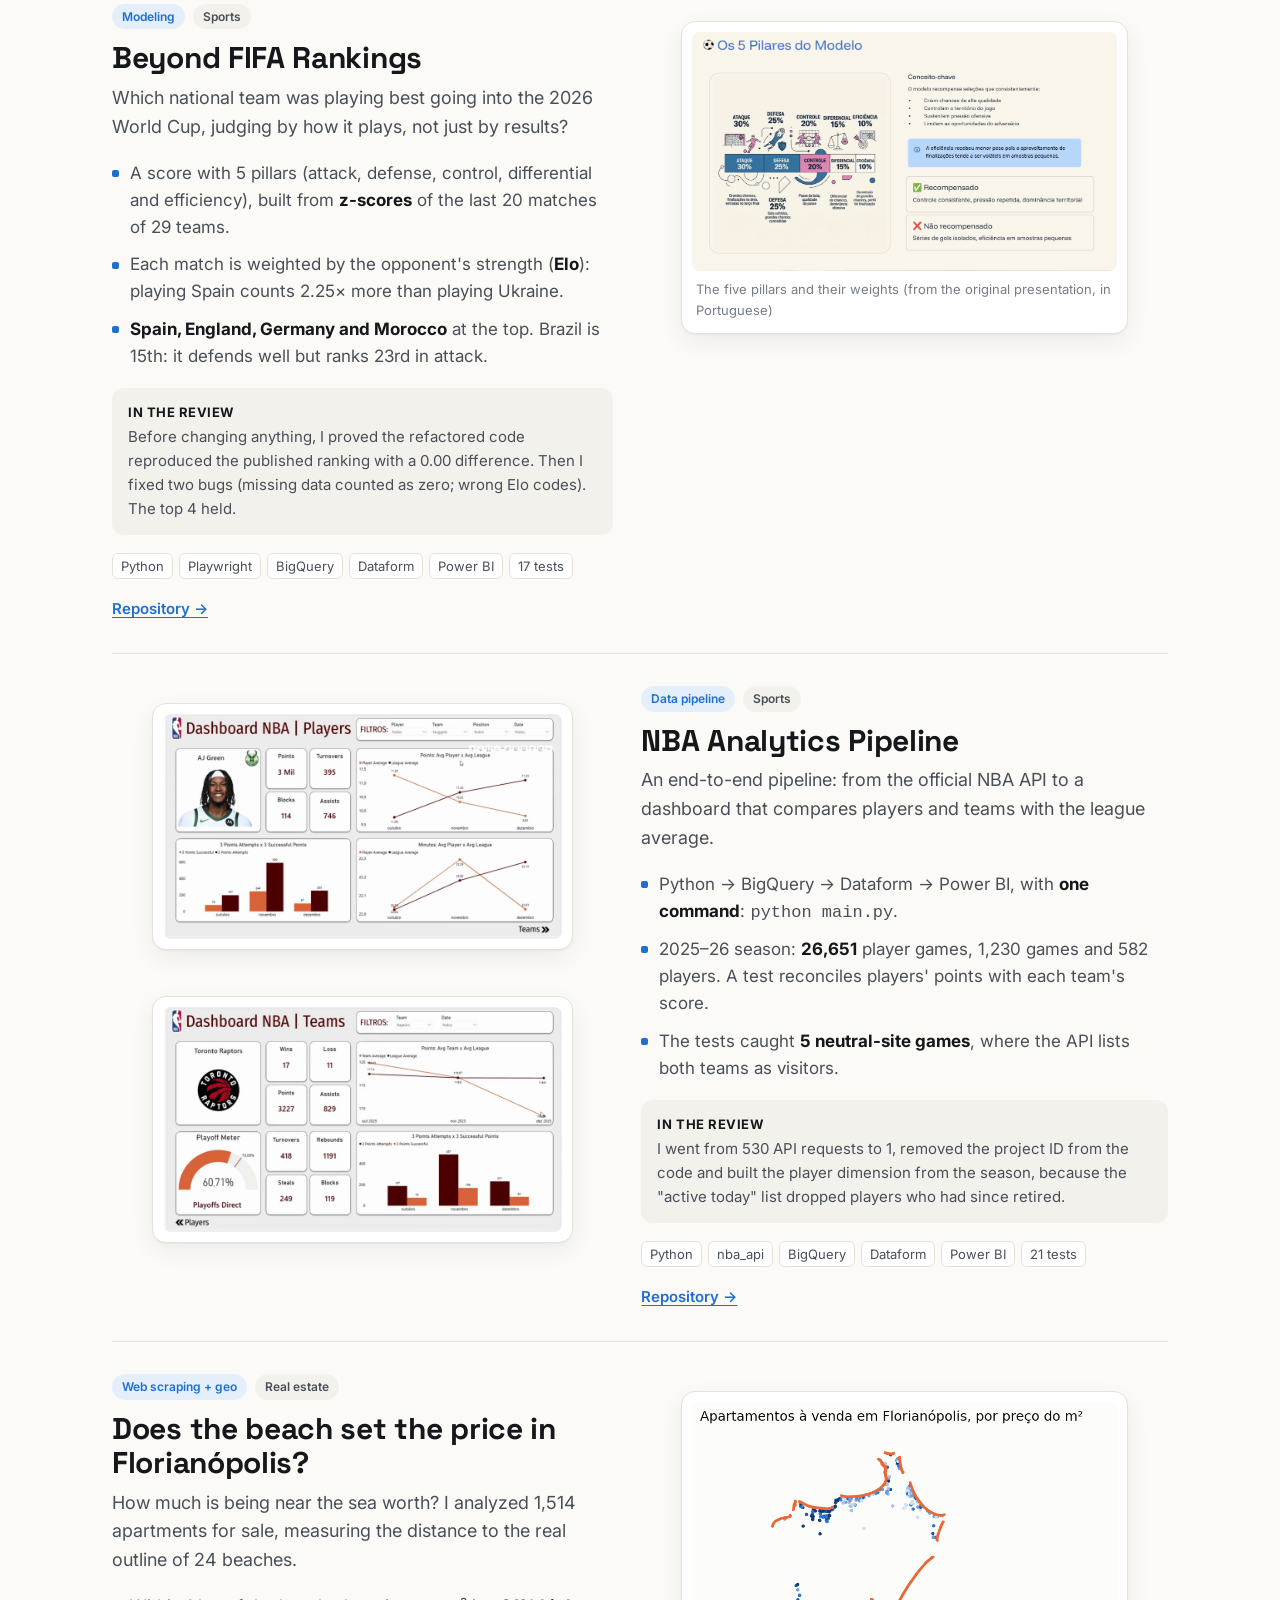
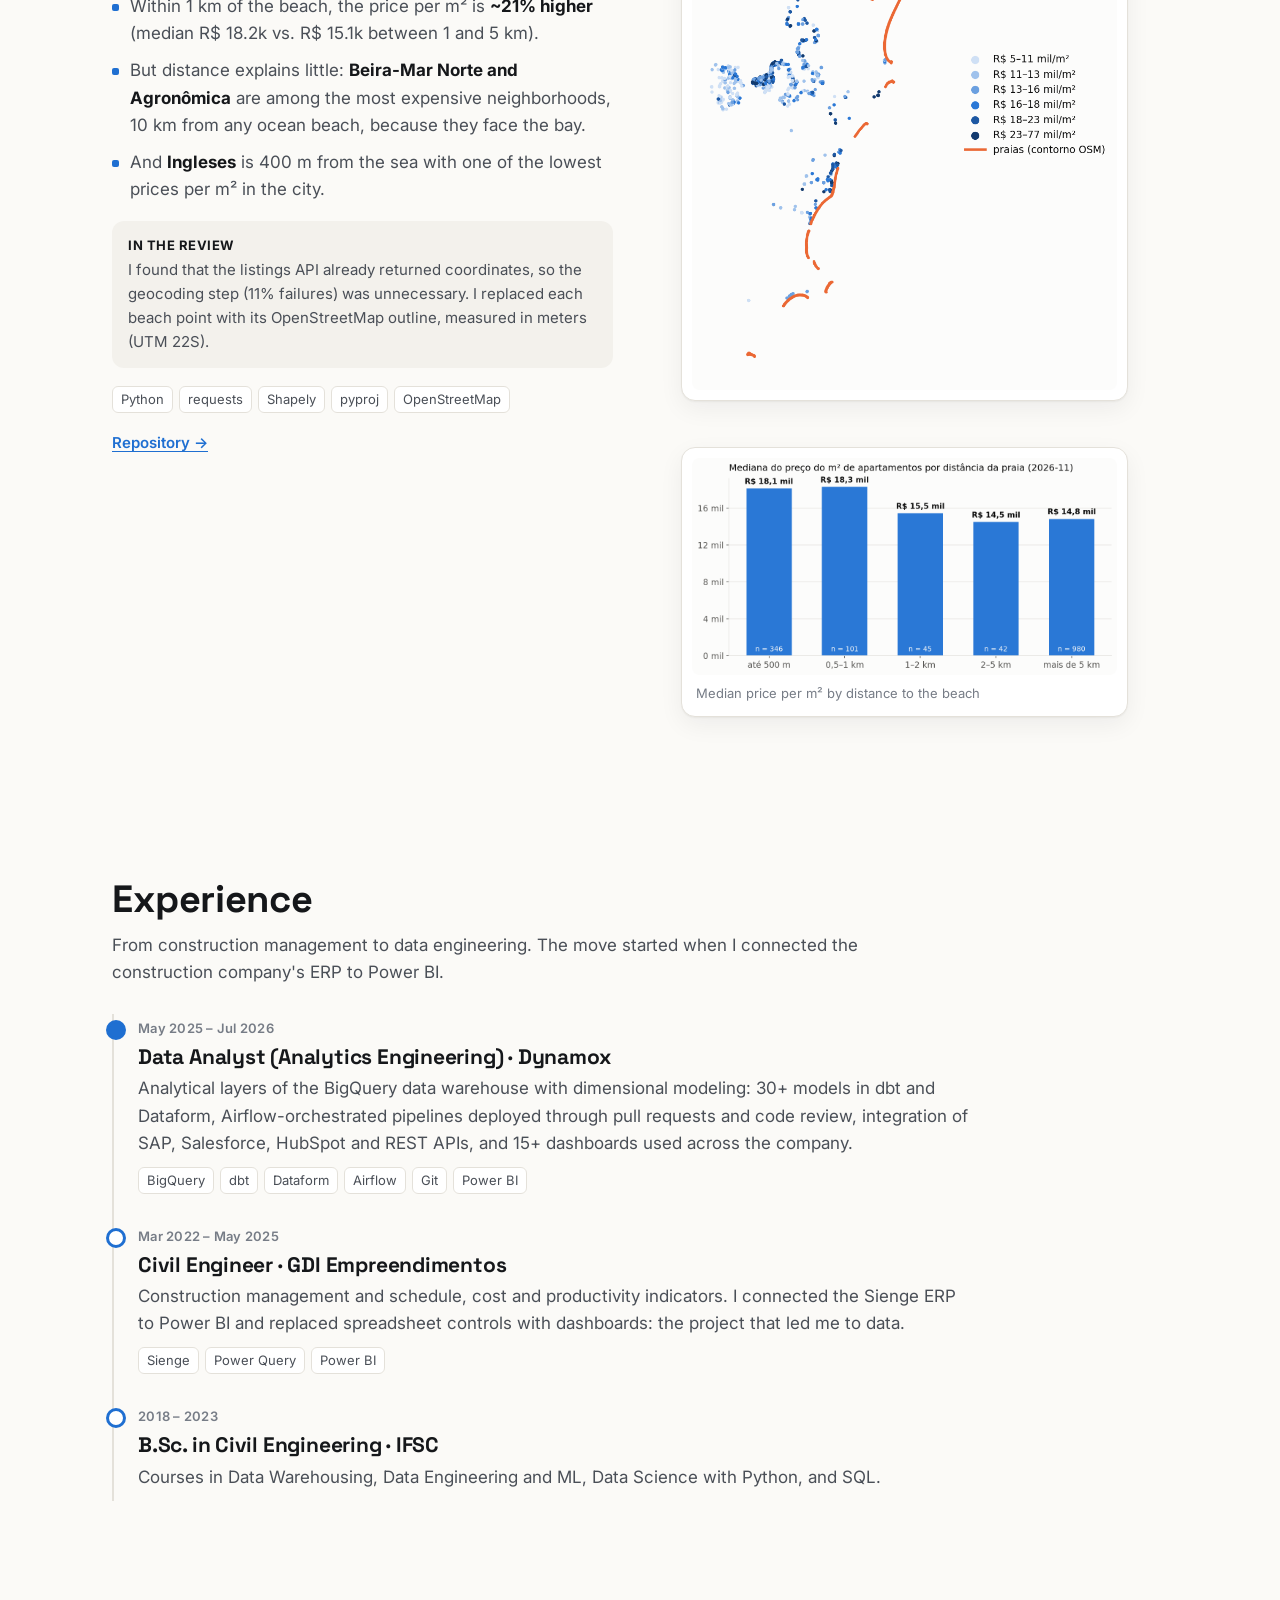
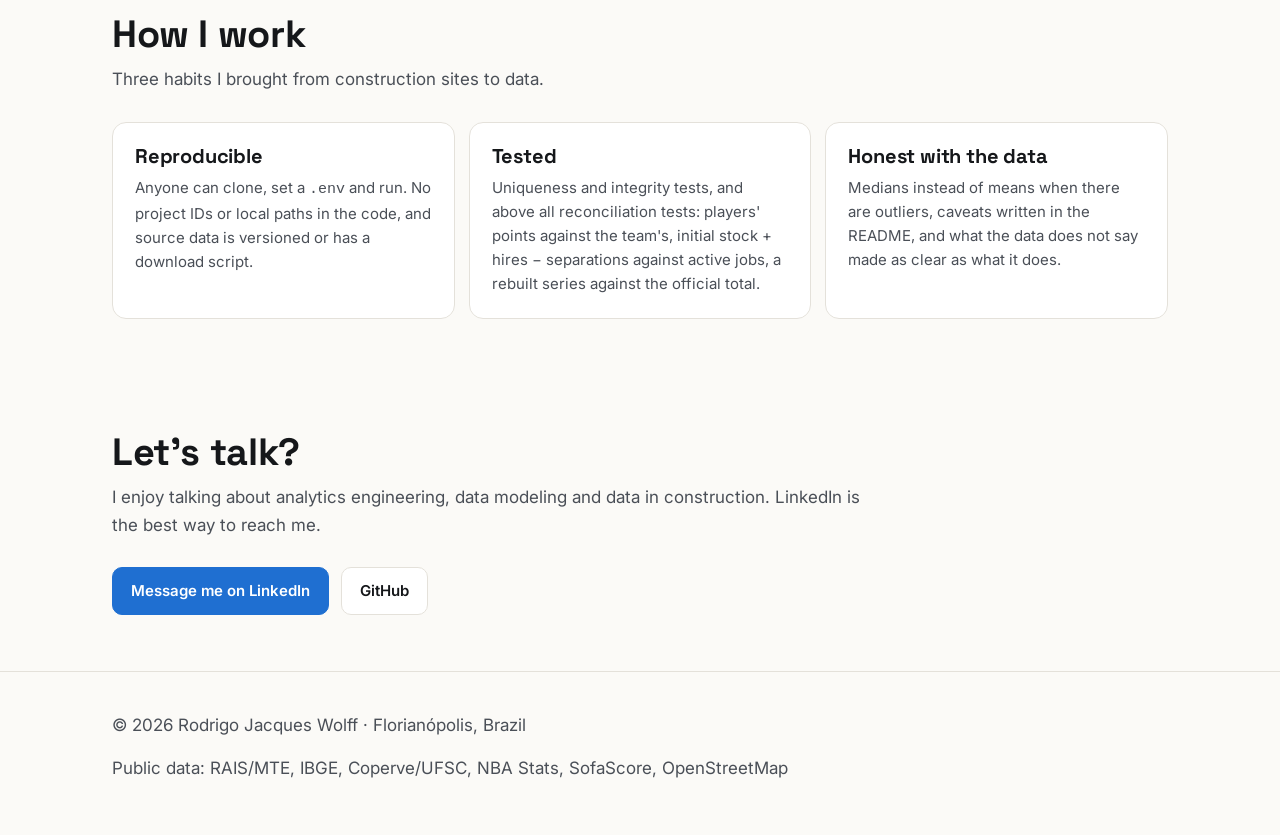
==== commit 5c2fa50d: "fix: language links point to index.html (works opening the file directly) Co-Authored-By: Claude Opu" ====
--- a/en/index.html
+++ b/en/index.html
@@ -28,7 +28,7 @@
       <a href="#projects" class="hide-xxs">Projects</a>
       <a href="#experience" class="hide-sm">Experience</a>
       <a href="#contact" class="hide-xs">Contact</a>
-      <div class="lang" role="group" aria-label="Idioma / Language"><a href="../" hreflang="pt-BR" aria-label="Português" title="Português"><svg viewBox="0 0 20 14" aria-hidden="true"><rect width="20" height="14" fill="#009c3b"/><path d="M10 1.6 18.2 7 10 12.4 1.8 7z" fill="#ffdf00"/><circle cx="10" cy="7" r="3.1" fill="#002776"/><path d="M7.1 6.3c1.9-.4 4-.1 5.8.9" stroke="#fff" stroke-width=".6" fill="none"/></svg></a><a href="./" hreflang="en" aria-current="true" aria-label="English" title="English"><svg viewBox="0 0 20 14" aria-hidden="true"><rect width="20" height="14" fill="#b22234"/><path d="M0 1.6h20M0 3.75h20M0 5.9h20M0 8.05h20M0 10.2h20M0 12.35h20" stroke="#fff" stroke-width="1.08"/><rect width="9" height="7.55" fill="#3c3b6e"/></svg></a></div>
+      <div class="lang" role="group" aria-label="Idioma / Language"><a href="../index.html" hreflang="pt-BR" aria-label="Português" title="Português"><svg viewBox="0 0 20 14" aria-hidden="true"><rect width="20" height="14" fill="#009c3b"/><path d="M10 1.6 18.2 7 10 12.4 1.8 7z" fill="#ffdf00"/><circle cx="10" cy="7" r="3.1" fill="#002776"/><path d="M7.1 6.3c1.9-.4 4-.1 5.8.9" stroke="#fff" stroke-width=".6" fill="none"/></svg></a><a href="index.html" hreflang="en" aria-current="true" aria-label="English" title="English"><svg viewBox="0 0 20 14" aria-hidden="true"><rect width="20" height="14" fill="#b22234"/><path d="M0 1.6h20M0 3.75h20M0 5.9h20M0 8.05h20M0 10.2h20M0 12.35h20" stroke="#fff" stroke-width="1.08"/><rect width="9" height="7.55" fill="#3c3b6e"/></svg></a></div>
       <button class="theme-btn" id="theme" aria-label="Toggle light/dark theme">◐</button>
     </div>
   </div>
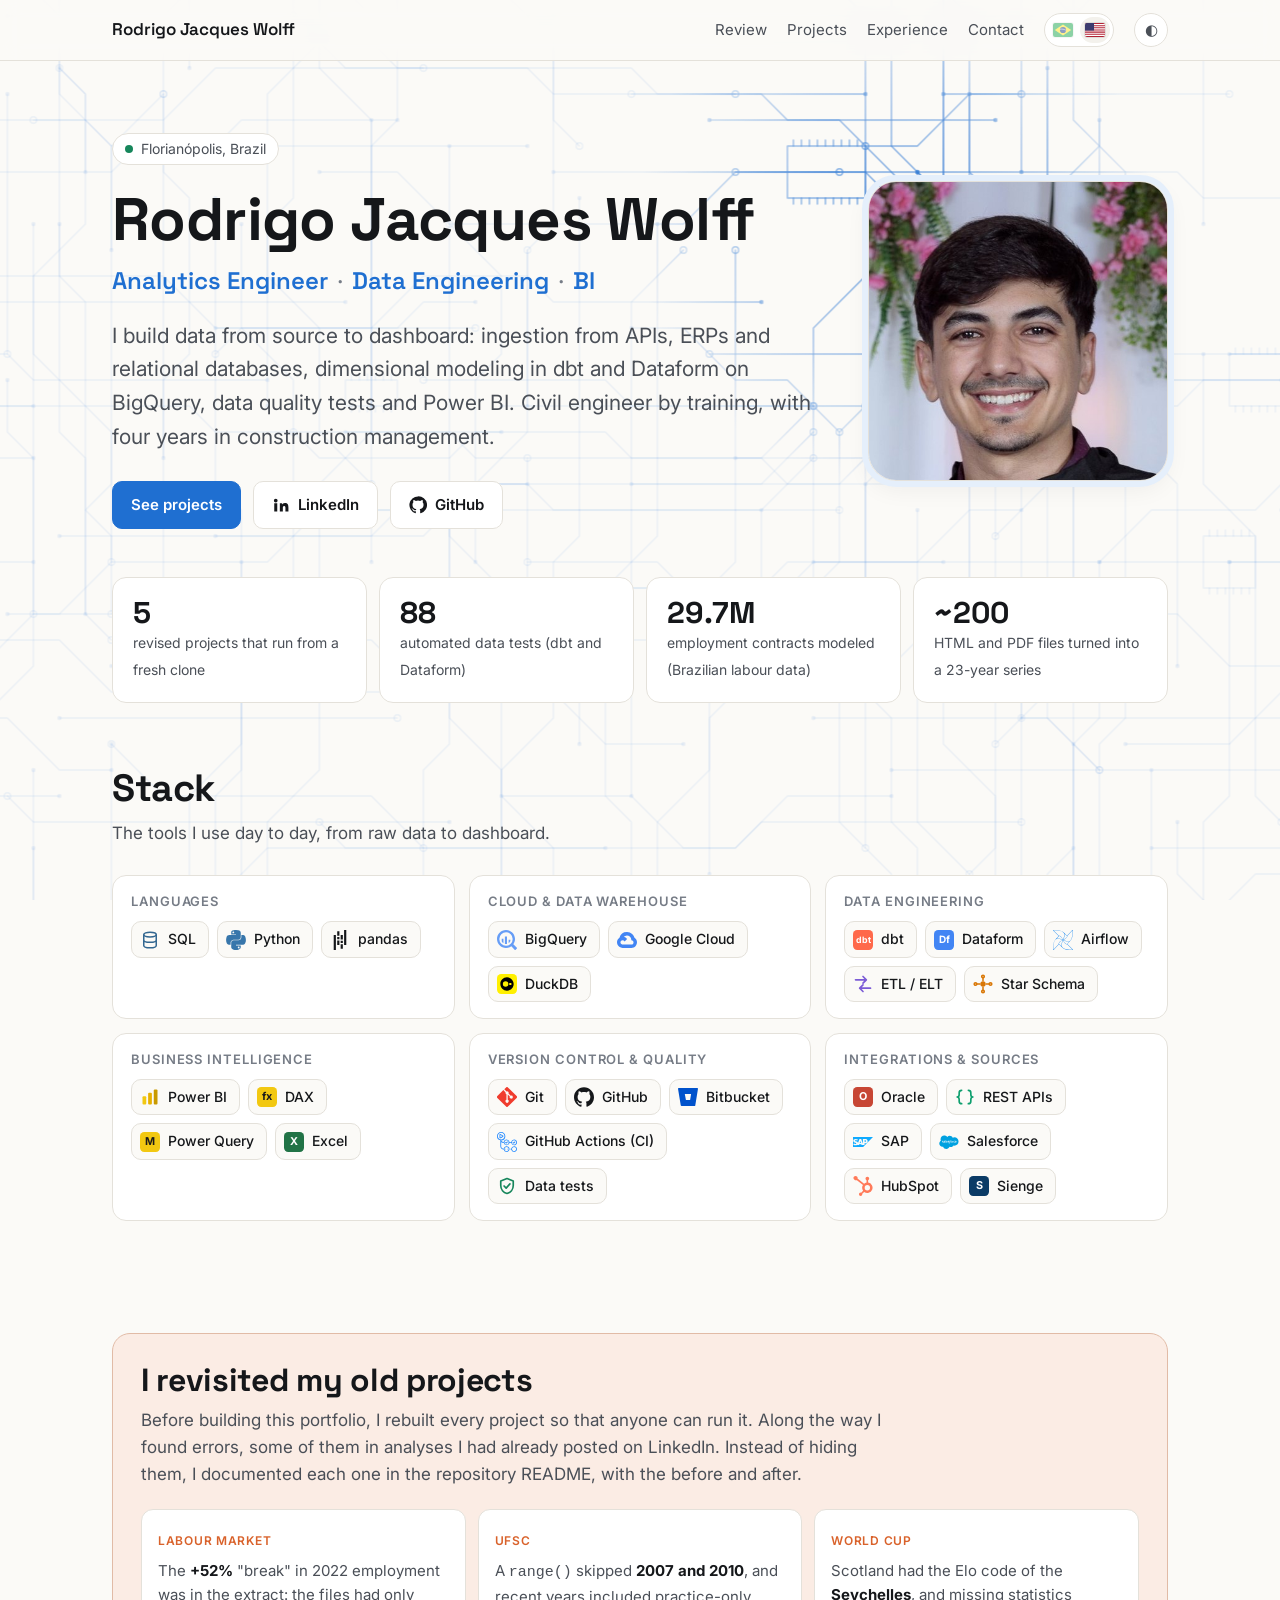
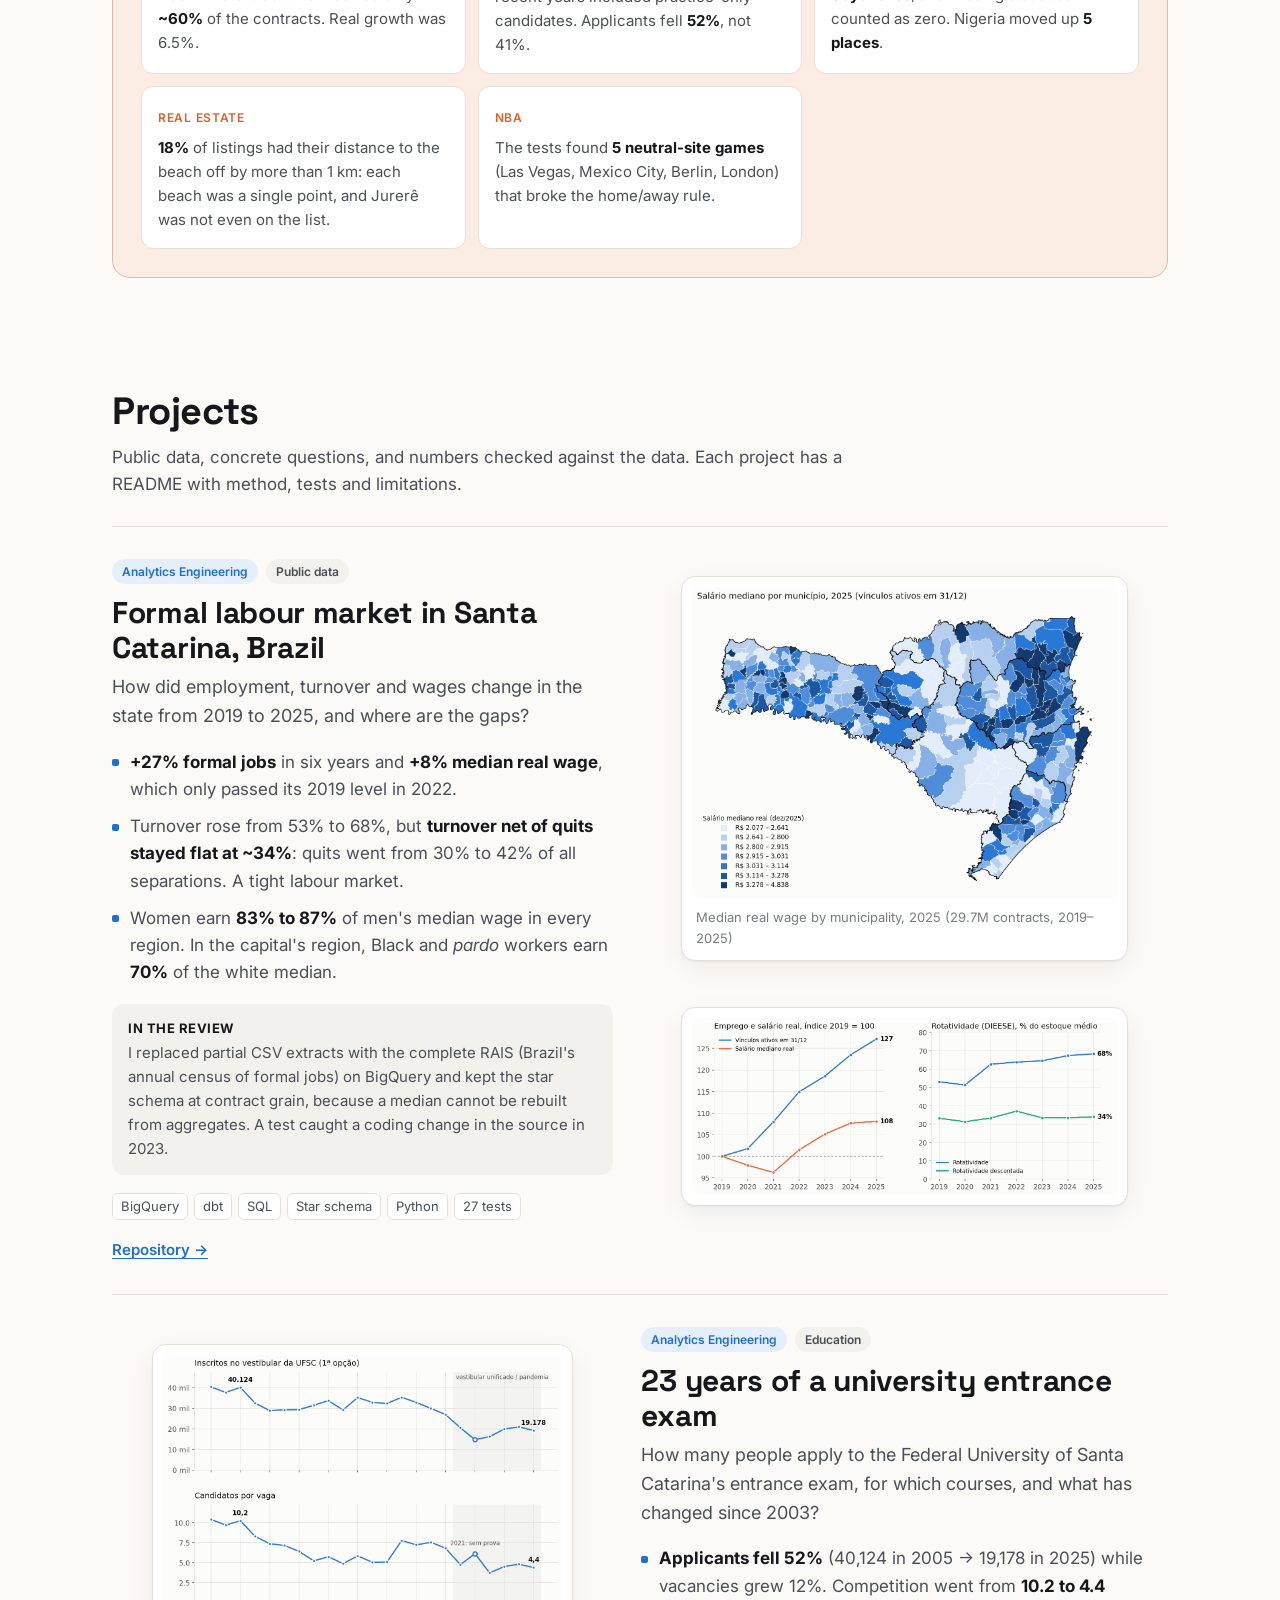
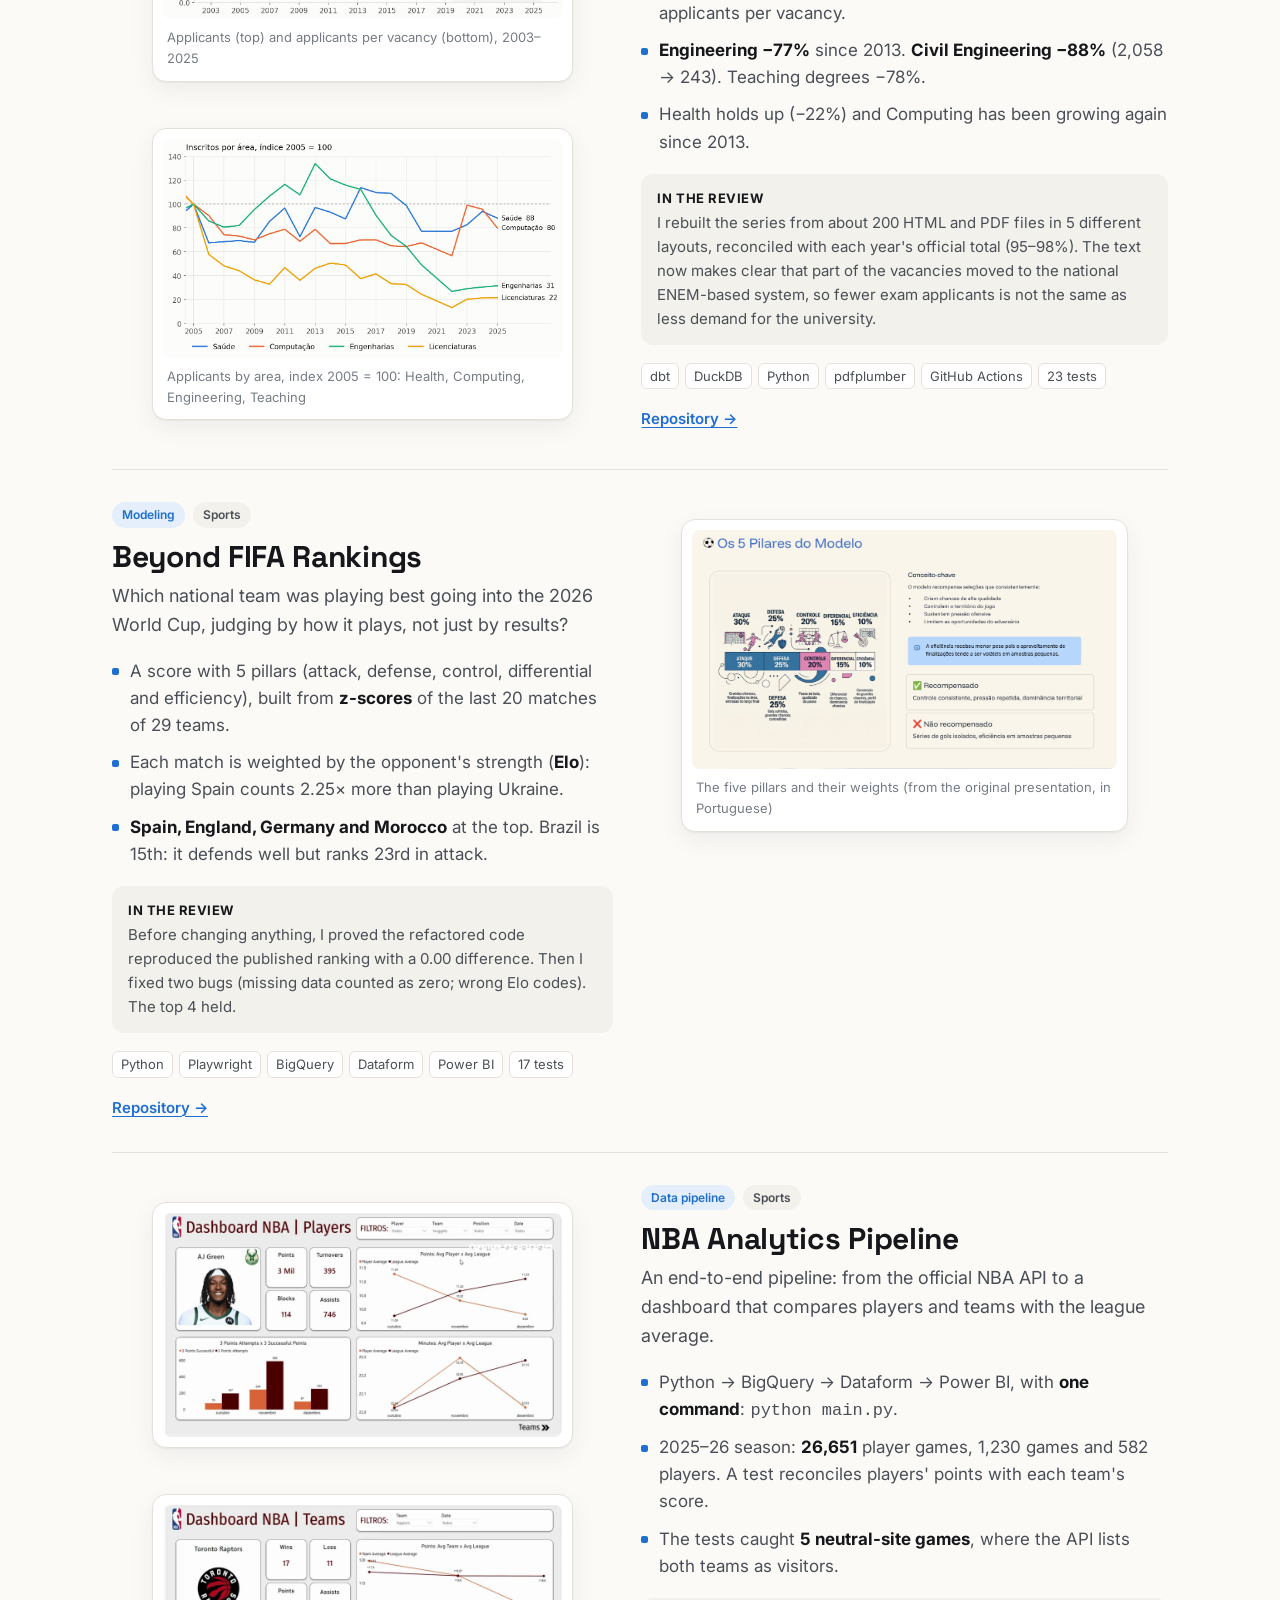
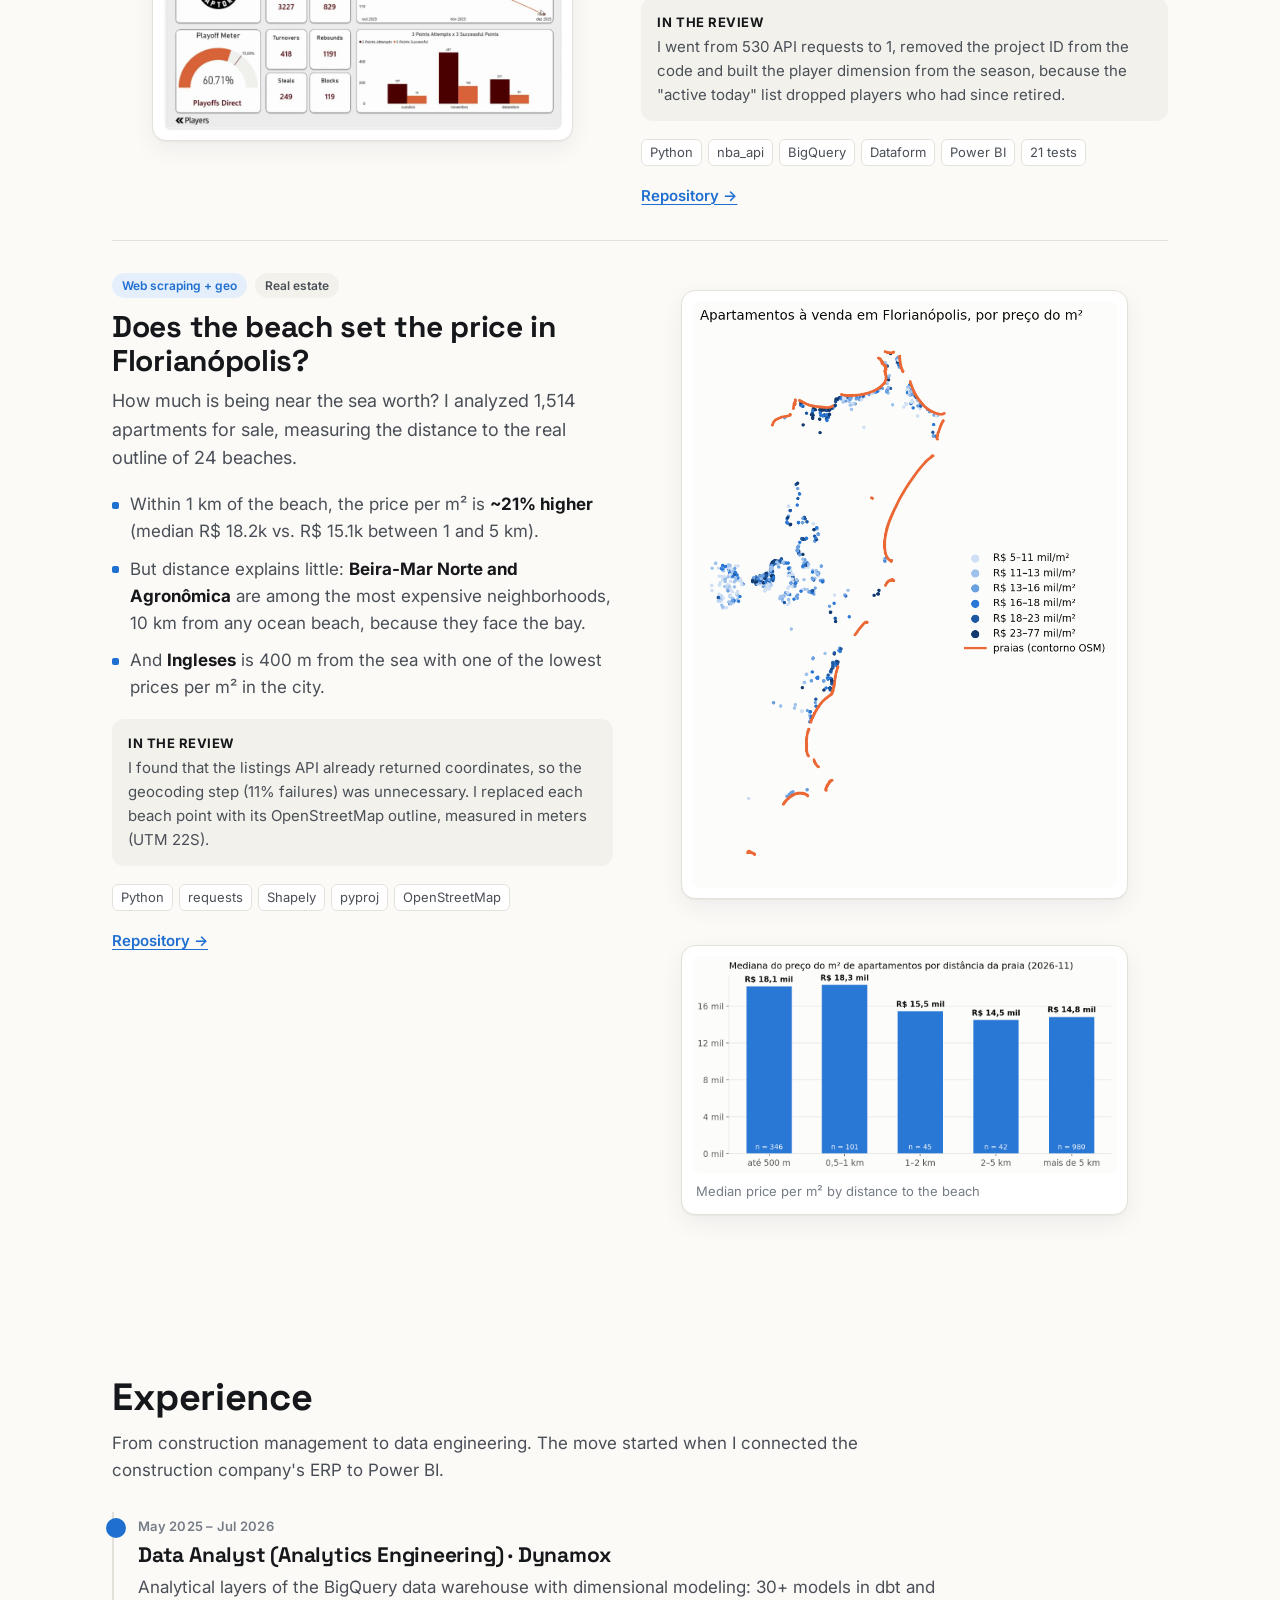
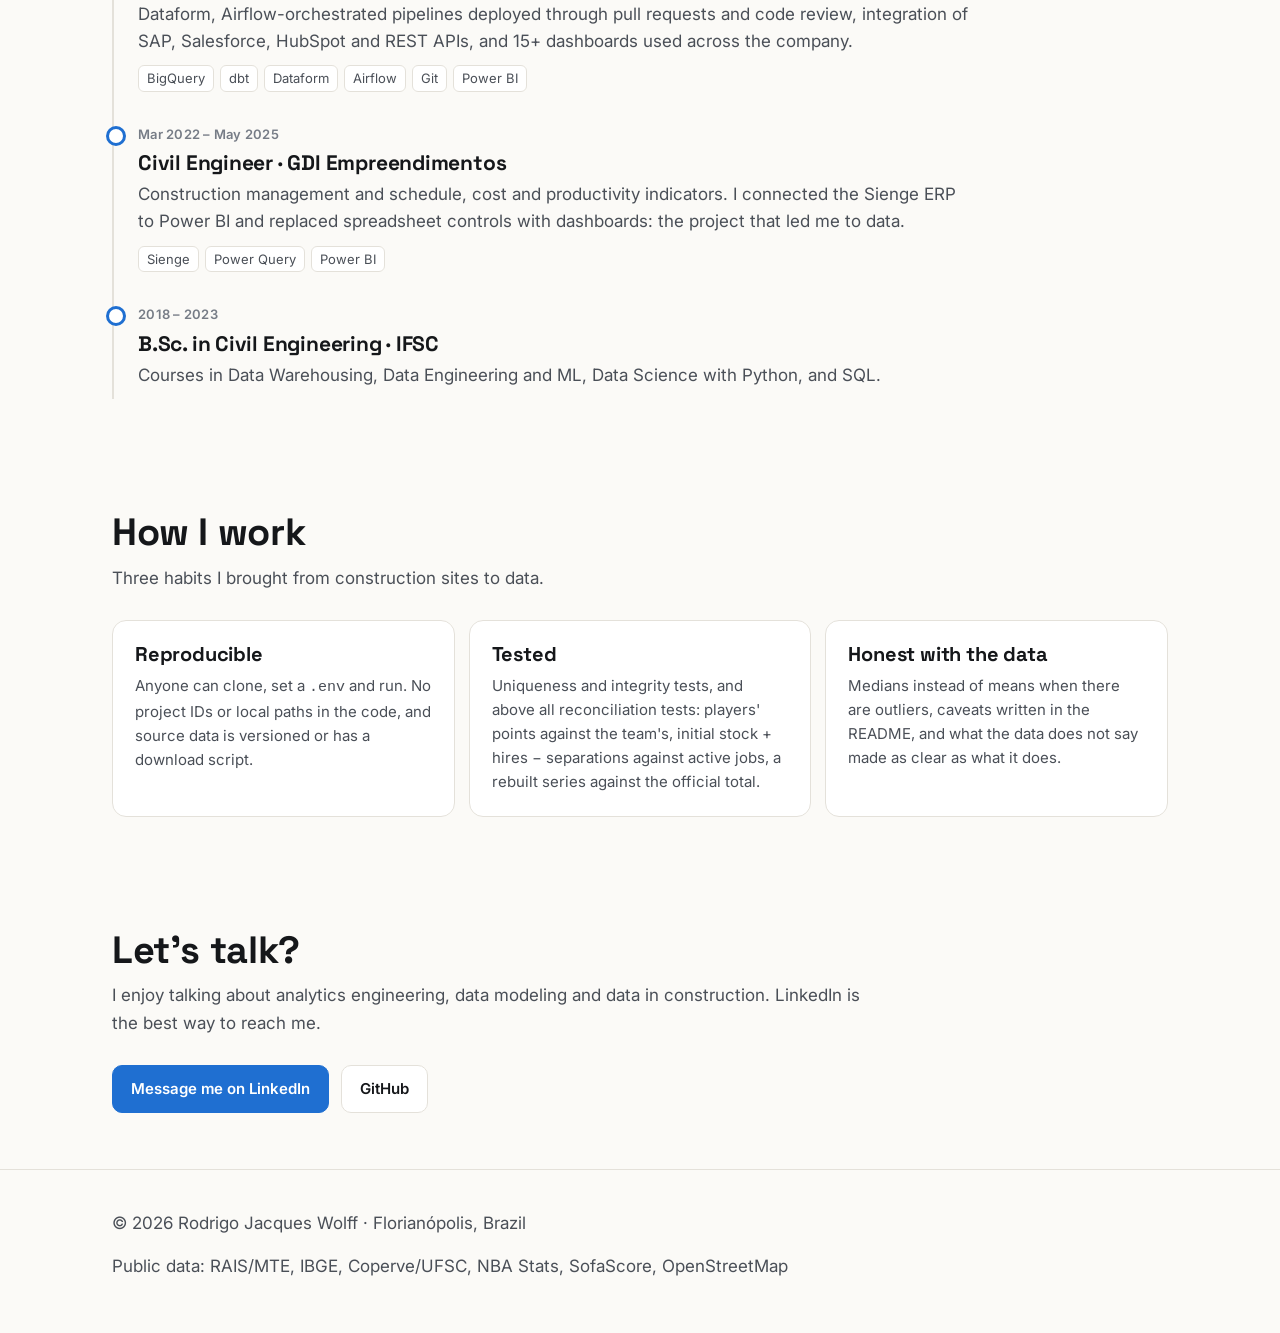
==== commit 79162cc7: "feat: professional hero (name, role) and Stack section with tool logos Co-Authored-By: Claude Opus 5" ====
--- a/en/index.html
+++ b/en/index.html
@@ -38,9 +38,10 @@
   <div class="wrap">
     <div class="hero-grid">
     <div>
-    <span class="eyebrow"><span class="dot"></span>Analytics Engineer · Florianópolis, Brazil</span>
-    <h1>Civil engineer turned <span class="muted">Analytics Engineer.</span></h1>
-    <p class="lead">I spent four years on construction sites before moving to data. Today I model data with dbt, BigQuery and Power BI. From engineering I kept the habit of checking: here are five projects you can clone and run, with tests that have already caught real errors.</p>
+    <span class="eyebrow"><span class="dot"></span>Florianópolis, Brazil</span>
+    <h1>Rodrigo Jacques Wolff</h1>
+    <p class="role">Analytics Engineer <span>·</span> Data Engineering <span>·</span> BI</p>
+    <p class="lead">I build data from source to dashboard: ingestion from APIs, ERPs and relational databases, dimensional modeling in dbt and Dataform on BigQuery, data quality tests and Power BI. Civil engineer by training, with four years in construction management.</p>
     <div class="btns">
       <a class="btn primary" href="#projects">See projects</a>
       <a class="btn" href="https://www.linkedin.com/in/rodrigo-jacques-wolff/" target="_blank" rel="noopener">
@@ -59,6 +60,25 @@
     </div>
   </div>
 </header>
+
+<!-- stack:start -->
+<section id="stack">
+  <div class="wrap">
+    <div class="section-head">
+      <h2>Stack</h2>
+      <p>The tools I use day to day, from raw data to dashboard.</p>
+    </div>
+    <div class="skills">
+      <div class="skill-group"><h3>Languages</h3><ul><li class="skill"><svg viewBox="0 0 24 24" aria-hidden="true" fill="none" stroke="#336791" stroke-width="1.8"><ellipse cx="12" cy="5.5" rx="7.5" ry="2.8"/><path d="M4.5 5.5v13c0 1.5 3.4 2.8 7.5 2.8s7.5-1.3 7.5-2.8v-13M4.5 12c0 1.5 3.4 2.8 7.5 2.8s7.5-1.3 7.5-2.8"/></svg><span>SQL</span></li><li class="skill"><svg viewBox="0 0 24 24" aria-hidden="true"><path fill="#3776AB" d="M11.858 0c-.978.005-1.913.088-2.736.234C6.7.662 6.26 1.558 6.26 3.21v2.182h5.725v.727H4.111c-1.664 0-3.121 1-3.577 2.903-.526 2.181-.549 3.542 0 5.82.407 1.694 1.379 2.902 3.043 2.902h1.969v-2.616c0-1.89 1.635-3.557 3.576-3.557h5.72c1.591 0 2.862-1.31 2.862-2.91v-5.45c0-1.553-1.309-2.718-2.863-2.977A18 18 0 0 0 11.858 0M8.762 1.755c.591 0 1.074.491 1.074 1.095 0 .601-.483 1.087-1.074 1.087A1.08 1.08 0 0 1 7.688 2.85c0-.604.48-1.095 1.074-1.095m9.656 4.364v2.543c0 1.971-1.671 3.63-3.577 3.63H9.122c-1.566 0-2.862 1.34-2.862 2.91v5.452c0 1.551 1.349 2.464 2.862 2.91 1.813.532 3.55.628 5.72 0 1.44-.418 2.862-1.258 2.862-2.91V18.47h-5.719v-.727h8.582c1.664 0 2.284-1.16 2.862-2.903.598-1.793.573-3.518 0-5.819-.41-1.656-1.196-2.903-2.862-2.903zm-3.216 13.807a1.08 1.08 0 0 1 1.074 1.088c0 .604-.48 1.094-1.074 1.094-.592 0-1.075-.49-1.075-1.094 0-.601.483-1.088 1.075-1.088"/></svg><span>Python</span></li><li class="skill"><svg viewBox="0 0 24 24" aria-hidden="true"><path fill="currentColor" d="M16.922 0h2.623v18.104h-2.623zm-4.126 12.94h2.623v2.57h-2.623zm0-7.037h2.623v5.446h-2.623zm0 11.197h2.623v5.446h-2.623zM4.456 5.896h2.622V24H4.455zm4.213 2.559h2.623v2.57H8.67zm0 4.151h2.623v5.447H8.67zm0-11.187h2.623v5.446H8.67Z"/></svg><span>pandas</span></li></ul></div>
+      <div class="skill-group"><h3>Cloud & Data Warehouse</h3><ul><li class="skill"><svg viewBox="0 0 24 24" aria-hidden="true"><path fill="#669DF6" d="M5.676 10.595h2.052v5.244a5.892 5.892 0 0 1-2.052-2.088v-3.156zm18.179 10.836a.504.504 0 0 1 0 .708l-1.716 1.716a.504.504 0 0 1-.708 0l-4.248-4.248a.206.206 0 0 1-.007-.007c-.02-.02-.028-.045-.043-.066a10.736 10.736 0 0 1-6.334 2.065C4.835 21.599 0 16.764 0 10.799S4.835 0 10.8 0s10.799 4.835 10.799 10.8c0 2.369-.772 4.553-2.066 6.333.025.017.052.028.074.05l4.248 4.248zm-5.028-10.632a8.015 8.015 0 1 0-8.028 8.028h.024a8.016 8.016 0 0 0 8.004-8.028zm-4.86 4.98a6.002 6.002 0 0 0 2.04-2.184v-1.764h-2.04v3.948zm-4.5.948c.442.057.887.08 1.332.072.4.025.8.025 1.2 0V7.692H9.468v9.035z"/></svg><span>BigQuery</span></li><li class="skill"><svg viewBox="0 0 24 24" aria-hidden="true"><path fill="#4285F4" d="M12.19 2.38a9.344 9.344 0 0 0-9.234 6.893c.053-.02-.055.013 0 0-3.875 2.551-3.922 8.11-.247 10.941l.006-.007-.007.03a6.717 6.717 0 0 0 4.077 1.356h5.173l.03.03h5.192c6.687.053 9.376-8.605 3.835-12.35a9.365 9.365 0 0 0-2.821-4.552l-.043.043.006-.05A9.344 9.344 0 0 0 12.19 2.38zm-.358 4.146c1.244-.04 2.518.368 3.486 1.15a5.186 5.186 0 0 1 1.862 4.078v.518c3.53-.07 3.53 5.262 0 5.193h-5.193l-.008.009v-.04H6.785a2.59 2.59 0 0 1-1.067-.23h.001a2.597 2.597 0 1 1 3.437-3.437l3.013-3.012A6.747 6.747 0 0 0 8.11 8.24c.018-.01.04-.026.054-.023a5.186 5.186 0 0 1 3.67-1.69z"/></svg><span>Google Cloud</span></li><li class="skill"><svg viewBox="0 0 24 24" aria-hidden="true"><rect width="24" height="24" rx="5" fill="#FFF000"/><path transform="translate(4 4) scale(.6667)" fill="#000000" d="M12 0C5.363 0 0 5.363 0 12s5.363 12 12 12 12-5.363 12-12S18.637 0 12 0zM9.502 7.03a4.974 4.974 0 0 1 4.97 4.97 4.974 4.974 0 0 1-4.97 4.97A4.974 4.974 0 0 1 4.532 12a4.974 4.974 0 0 1 4.97-4.97zm6.563 3.183h2.351c.98 0 1.787.782 1.787 1.762s-.807 1.789-1.787 1.789h-2.351v-3.551z"/></svg><span>DuckDB</span></li></ul></div>
+      <div class="skill-group"><h3>Data Engineering</h3><ul><li class="skill"><svg viewBox="0 0 24 24" aria-hidden="true"><rect width="24" height="24" rx="5" fill="#FF694B"/><text x="12" y="15.6" text-anchor="middle" font-family="Inter,Arial,sans-serif" font-weight="700" font-size="10.5" fill="#ffffff">dbt</text></svg><span>dbt</span></li><li class="skill"><svg viewBox="0 0 24 24" aria-hidden="true"><rect width="24" height="24" rx="5" fill="#4285F4"/><text x="12" y="15.6" text-anchor="middle" font-family="Inter,Arial,sans-serif" font-weight="700" font-size="12" fill="#ffffff">Df</text></svg><span>Dataform</span></li><li class="skill"><svg viewBox="0 0 24 24" aria-hidden="true"><path fill="#017CEE" d="M17.195 16.822l4.002-4.102C23.55 10.308 23.934 5.154 24 .43a.396.396 0 0 0-.246-.373.392.392 0 0 0-.437.09l-6.495 6.658-4.102-4.003C10.309.45 5.154.066.43 0H.423a.397.397 0 0 0-.277.683l6.658 6.494-4.003 4.103C.45 13.692.065 18.846 0 23.57a.398.398 0 0 0 .683.282l6.494-6.657 3.934 3.837.17.165c2.41 2.353 7.565 2.737 12.288 2.803h.006a.397.397 0 0 0 .277-.683l-6.657-6.495zm-.409-9.476c.04.115.05.24.031.344-.17.96-1.593 2.538-4.304 3.87a.597.597 0 0 0-.08-.079c1.432-3.155 1.828-5.61 1.175-7.322l3.058 2.984.12.203zm-.131 9.44a.73.73 0 0 1-.347.031c-.96-.171-2.537-1.594-3.87-4.307a.656.656 0 0 0 .08-.078l-.001.001c3.155 1.432 5.61 1.83 7.324 1.174l-2.969 3.043M23.568.392a.05.05 0 0 1 .052-.011c.018.006.03.024.029.043-.065 4.655-.437 9.726-2.703 12.05-1.53 1.565-4.326 1.419-8.283-.377.006-.037.021-.07.02-.108 0-.044-.017-.082-.026-.123 2.83-1.39 4.315-3.037 4.506-4.115.057-.322-.009-.542-.102-.688l6.507-6.67V.392zM.393.43A.045.045 0 0 1 .382.38C.39.36.403.343.425.35c4.655.065 9.727.438 12.05 2.703l.002.002c1.56 1.527 1.415 4.323-.379 8.28-.033-.005-.062-.02-.097-.02h-.008c-.045.001-.084.019-.126.027-1.39-2.83-3.037-4.314-4.115-4.506-.323-.057-.542.01-.688.103L.393.43zm11.94 11.563a.331.331 0 0 1-.327.335H12a.332.332 0 0 1-.004-.661c.172.016.333.144.335.326h.002zm-5.12 4.661a.722.722 0 0 1-.03-.345c.17-.96 1.595-2.54 4.309-3.873.013.016.019.035.033.05.013.012.03.017.044.028-1.434 3.158-1.83 5.613-1.177 7.326l-3.041-2.967m-.006-9.659a.735.735 0 0 1 .345-.031c.961.17 2.54 1.594 3.871 4.306a.597.597 0 0 0-.079.08c-2.167-.983-4.007-1.484-5.498-1.484-.68 0-1.289.103-1.825.308L7.128 7.35M.43 23.607c-.018.018-.038.015-.052.01-.019-.007-.028-.021-.028-.043.065-4.654.437-9.725 2.703-12.049 1.527-1.565 4.325-1.419 8.286.378-.006.035-.02.067-.02.104 0 .043.018.083.026.124-2.831 1.391-4.317 3.04-4.51 4.117-.057.322.01.542.103.688L.43 23.607zm23.144.042c-4.655-.065-9.726-.437-12.05-2.703l-.005-.006c-1.56-1.526-1.412-4.322.383-8.279.033.005.064.02.098.02h.009c.043 0 .08-.018.122-.027 1.39 2.832 3.036 4.317 4.115 4.51.083.014.16.021.23.021a.776.776 0 0 0 .45-.133l6.68 6.516c.02.02.016.04.01.052a.042.042 0 0 1-.042.029z"/></svg><span>Airflow</span></li><li class="skill"><svg viewBox="0 0 24 24" aria-hidden="true" fill="none" stroke="#7c5cd6" stroke-width="2" stroke-linecap="round" stroke-linejoin="round"><path d="M3 7h13M12 3l4 4-4 4M21 17H8M12 13l-4 4 4 4"/></svg><span>ETL / ELT</span></li><li class="skill"><svg viewBox="0 0 24 24" aria-hidden="true" fill="none" stroke="#d97706" stroke-width="1.8" stroke-linejoin="round"><circle cx="12" cy="12" r="3.2" fill="#d97706" stroke="none"/><path d="M12 8.8V3M12 15.2V21M8.8 12H3M15.2 12H21"/><circle cx="12" cy="3" r="1.6"/><circle cx="12" cy="21" r="1.6"/><circle cx="3" cy="12" r="1.6"/><circle cx="21" cy="12" r="1.6"/></svg><span>Star Schema</span></li></ul></div>
+      <div class="skill-group"><h3>Business Intelligence</h3><ul><li class="skill"><svg viewBox="0 0 24 24" aria-hidden="true"><rect x="3" y="11" width="4.5" height="10" rx="1.2" fill="#F2C811"/><rect x="9.75" y="7" width="4.5" height="14" rx="1.2" fill="#E8B100"/><rect x="16.5" y="3" width="4.5" height="18" rx="1.2" fill="#C99A00"/></svg><span>Power BI</span></li><li class="skill"><svg viewBox="0 0 24 24" aria-hidden="true"><rect width="24" height="24" rx="5" fill="#F2C811"/><text x="12" y="15.6" text-anchor="middle" font-family="Inter,Arial,sans-serif" font-weight="700" font-size="13" fill="#1a1a1a">fx</text></svg><span>DAX</span></li><li class="skill"><svg viewBox="0 0 24 24" aria-hidden="true"><rect width="24" height="24" rx="5" fill="#F2C811"/><text x="12" y="15.6" text-anchor="middle" font-family="Inter,Arial,sans-serif" font-weight="700" font-size="13" fill="#1a1a1a">M</text></svg><span>Power Query</span></li><li class="skill"><svg viewBox="0 0 24 24" aria-hidden="true"><rect width="24" height="24" rx="5" fill="#217346"/><text x="12" y="15.6" text-anchor="middle" font-family="Inter,Arial,sans-serif" font-weight="700" font-size="13" fill="#ffffff">X</text></svg><span>Excel</span></li></ul></div>
+      <div class="skill-group"><h3>Version control & Quality</h3><ul><li class="skill"><svg viewBox="0 0 24 24" aria-hidden="true"><path fill="#F03C2E" d="M13.09 23.549a1.54 1.54 0 0 1-2.18 0L.451 13.089a1.54 1.54 0 0 1 0-2.179l7.191-7.19 2.733 2.733a1.85 1.85 0 0 0 .964 2.326v6.66a1.849 1.849 0 1 0 1.54 0V8.957l2.508 2.508a1.85 1.85 0 1 0 1.09-1.09l-2.634-2.634a1.85 1.85 0 0 0-2.378-2.377L8.73 2.63 10.91.451a1.54 1.54 0 0 1 2.179 0l10.459 10.46a1.54 1.54 0 0 1 0 2.179z"/></svg><span>Git</span></li><li class="skill"><svg viewBox="0 0 24 24" aria-hidden="true"><path fill="currentColor" d="M12 .297c-6.63 0-12 5.373-12 12 0 5.303 3.438 9.8 8.205 11.385.6.113.82-.258.82-.577 0-.285-.01-1.04-.015-2.04-3.338.724-4.042-1.61-4.042-1.61C4.422 18.07 3.633 17.7 3.633 17.7c-1.087-.744.084-.729.084-.729 1.205.084 1.838 1.236 1.838 1.236 1.07 1.835 2.809 1.305 3.495.998.108-.776.417-1.305.76-1.605-2.665-.3-5.466-1.332-5.466-5.93 0-1.31.465-2.38 1.235-3.22-.135-.303-.54-1.523.105-3.176 0 0 1.005-.322 3.3 1.23.96-.267 1.98-.399 3-.405 1.02.006 2.04.138 3 .405 2.28-1.552 3.285-1.23 3.285-1.23.645 1.653.24 2.873.12 3.176.765.84 1.23 1.91 1.23 3.22 0 4.61-2.805 5.625-5.475 5.92.42.36.81 1.096.81 2.22 0 1.606-.015 2.896-.015 3.286 0 .315.21.69.825.57C20.565 22.092 24 17.592 24 12.297c0-6.627-5.373-12-12-12"/></svg><span>GitHub</span></li><li class="skill"><svg viewBox="0 0 24 24" aria-hidden="true"><path fill="#0052CC" d="M.778 1.213a.768.768 0 00-.768.892l3.263 19.81c.084.5.515.868 1.022.873H19.95a.772.772 0 00.77-.646l3.27-20.03a.768.768 0 00-.768-.891zM14.52 15.53H9.522L8.17 8.466h7.561z"/></svg><span>Bitbucket</span></li><li class="skill"><svg viewBox="0 0 24 24" aria-hidden="true"><path fill="#2088FF" d="M10.984 13.836a.5.5 0 0 1-.353-.146l-.745-.743a.5.5 0 1 1 .706-.708l.392.391 1.181-1.18a.5.5 0 0 1 .708.707l-1.535 1.533a.504.504 0 0 1-.354.146zm9.353-.147l1.534-1.532a.5.5 0 0 0-.707-.707l-1.181 1.18-.392-.391a.5.5 0 1 0-.706.708l.746.743a.497.497 0 0 0 .706-.001zM4.527 7.452l2.557-1.585A1 1 0 0 0 7.09 4.17L4.533 2.56A1 1 0 0 0 3 3.406v3.196a1.001 1.001 0 0 0 1.527.85zm2.03-2.436L4 6.602V3.406l2.557 1.61zM24 12.5c0 1.93-1.57 3.5-3.5 3.5a3.503 3.503 0 0 1-3.46-3h-2.08a3.503 3.503 0 0 1-3.46 3 3.502 3.502 0 0 1-3.46-3h-.558c-.972 0-1.85-.399-2.482-1.042V17c0 1.654 1.346 3 3 3h.04c.244-1.693 1.7-3 3.46-3 1.93 0 3.5 1.57 3.5 3.5S13.43 24 11.5 24a3.502 3.502 0 0 1-3.46-3H8c-2.206 0-4-1.794-4-4V9.899A5.008 5.008 0 0 1 0 5c0-2.757 2.243-5 5-5s5 2.243 5 5a5.005 5.005 0 0 1-4.952 4.998A2.482 2.482 0 0 0 7.482 12h.558c.244-1.693 1.7-3 3.46-3a3.502 3.502 0 0 1 3.46 3h2.08a3.503 3.503 0 0 1 3.46-3c1.93 0 3.5 1.57 3.5 3.5zm-15 8c0 1.378 1.122 2.5 2.5 2.5s2.5-1.122 2.5-2.5-1.122-2.5-2.5-2.5S9 19.122 9 20.5zM5 9c2.206 0 4-1.794 4-4S7.206 1 5 1 1 2.794 1 5s1.794 4 4 4zm9 3.5c0-1.378-1.122-2.5-2.5-2.5S9 11.122 9 12.5s1.122 2.5 2.5 2.5 2.5-1.122 2.5-2.5zm9 0c0-1.378-1.122-2.5-2.5-2.5S18 11.122 18 12.5s1.122 2.5 2.5 2.5 2.5-1.122 2.5-2.5zm-13 8a.5.5 0 1 0 1 0 .5.5 0 0 0-1 0zm2 0a.5.5 0 1 0 1 0 .5.5 0 0 0-1 0zm12 0c0 1.93-1.57 3.5-3.5 3.5a3.503 3.503 0 0 1-3.46-3.002c-.007.001-.013.005-.021.005l-.506.017h-.017a.5.5 0 0 1-.016-.999l.506-.017c.018-.002.035.006.052.007A3.503 3.503 0 0 1 20.5 17c1.93 0 3.5 1.57 3.5 3.5zm-1 0c0-1.378-1.122-2.5-2.5-2.5S18 19.122 18 20.5s1.122 2.5 2.5 2.5 2.5-1.122 2.5-2.5z"/></svg><span>GitHub Actions (CI)</span></li><li class="skill"><svg viewBox="0 0 24 24" aria-hidden="true" fill="none" stroke="#16865b" stroke-width="2" stroke-linecap="round" stroke-linejoin="round"><path d="M12 3l7.5 3v5.5c0 4.6-3.2 8.4-7.5 9.5-4.3-1.1-7.5-4.9-7.5-9.5V6z"/><path d="M8.5 12l2.5 2.5 4.5-5"/></svg><span>Data tests</span></li></ul></div>
+      <div class="skill-group"><h3>Integrations & Sources</h3><ul><li class="skill"><svg viewBox="0 0 24 24" aria-hidden="true"><rect width="24" height="24" rx="5" fill="#C74634"/><text x="12" y="15.6" text-anchor="middle" font-family="Inter,Arial,sans-serif" font-weight="700" font-size="13" fill="#ffffff">O</text></svg><span>Oracle</span></li><li class="skill"><svg viewBox="0 0 24 24" aria-hidden="true" fill="none" stroke="#0e9f6e" stroke-width="2" stroke-linecap="round" stroke-linejoin="round"><path d="M8 4c-2 0-3 1-3 3v2c0 1.5-1 3-2.5 3C4 12 5 13.5 5 15v2c0 2 1 3 3 3M16 4c2 0 3 1 3 3v2c0 1.5 1 3 2.5 3-1.5 0-2.5 1.5-2.5 3v2c0 2-1 3-3 3"/></svg><span>REST APIs</span></li><li class="skill"><svg viewBox="0 0 24 24" aria-hidden="true"><path fill="#0FAAFF" d="M0 6.064v11.872h12.13L24 6.064zm3.264 2.208h.005c.863.001 1.915.245 2.676.633l-.82 1.43c-.835-.404-1.255-.442-1.73-.467-.708-.038-1.064.215-1.069.488-.007.332.669.633 1.305.838.964.306 2.19.715 2.377 1.9L7.77 8.437h2.046l2.064 5.576-.007-5.575h2.37c2.257 0 3.318.764 3.318 2.519 0 1.575-1.09 2.514-2.936 2.514h-.763l-.01 2.094-3.588-.003-.25-.908c-.37.122-.787.189-1.23.189-.456 0-.885-.071-1.263-.2l-.358.919-2 .006.09-.462c-.029.025-.057.05-.087.074-.535.43-1.208.629-2.037.644l-.213.002a5.075 5.075 0 0 1-2.581-.675l.73-1.448c.79.467 1.286.572 1.956.558.347-.007.598-.07.761-.239a.557.557 0 0 0 .156-.369c.007-.376-.53-.553-1.185-.756-.531-.164-1.135-.389-1.606-.735-.559-.41-.825-.924-.812-1.65a1.99 1.99 0 0 1 .566-1.377c.519-.537 1.357-.863 2.363-.863zm10.597 1.67v1.904h.521c.694 0 1.247-.23 1.248-.964 0-.709-.554-.94-1.248-.94zm-5.087.767l-.748 2.362c.223.085.481.133.757.133.268 0 .52-.047.742-.126l-.736-2.37z"/></svg><span>SAP</span></li><li class="skill"><svg aria-hidden="true" xmlns="http://www.w3.org/2000/svg" viewBox="0 0 128 128"><path fill="#00A1E0" d="M53.01 31.44c3.98-4.14 9.51-6.71 15.64-6.71 8.14 0 15.24 4.54 19.02 11.28a26.26 26.26 0 0110.75-2.29c14.68 0 26.58 12.01 26.58 26.81 0 14.81-11.9 26.82-26.58 26.82-1.79 0-3.54-.18-5.24-.52-3.33 5.94-9.68 9.95-16.96 9.95-3.05 0-5.93-.7-8.5-1.96-3.38 7.94-11.24 13.51-20.41 13.51-9.55 0-17.68-6.04-20.8-14.51-1.36.29-2.78.44-4.23.44-11.37 0-20.58-9.31-20.58-20.79 0-7.7 4.14-14.42 10.29-18.01a23.727 23.727 0 01-1.97-9.51c0-13.21 10.72-23.92 23.95-23.92 7.76-.01 14.67 3.69 19.04 9.41"/><path fill="#FFF" d="M19.56 66.78c-.08.2.03.24.05.28.23.17.47.29.7.43 1.26.67 2.44.86 3.69.86 2.53 0 4.1-1.35 4.1-3.51v-.04c0-2-1.77-2.73-3.44-3.25l-.22-.07c-1.25-.41-2.34-.76-2.34-1.58v-.04c0-.71.63-1.23 1.61-1.23 1.09 0 2.38.36 3.21.82 0 0 .24.16.33-.08.05-.13.47-1.26.51-1.38.05-.13-.04-.23-.12-.28-.95-.58-2.26-.97-3.62-.97h-.25c-2.31 0-3.93 1.4-3.93 3.4v.04c0 2.11 1.78 2.8 3.45 3.28l.27.08c1.22.37 2.27.7 2.27 1.55v.04c0 .78-.68 1.37-1.78 1.37-.43 0-1.79-.01-3.26-.94-.18-.1-.28-.18-.42-.26-.07-.05-.25-.12-.33.11l-.48 1.37zM56.59 66.78c-.08.2.03.24.05.28.23.17.47.29.7.43 1.26.67 2.44.86 3.69.86 2.53 0 4.1-1.35 4.1-3.51v-.04c0-2-1.77-2.73-3.44-3.25l-.22-.07c-1.25-.41-2.34-.76-2.34-1.58v-.04c0-.71.63-1.23 1.61-1.23 1.09 0 2.38.36 3.21.82 0 0 .24.16.33-.08.05-.13.47-1.26.51-1.38.05-.13-.04-.23-.12-.28-.95-.58-2.26-.97-3.62-.97h-.25c-2.31 0-3.93 1.4-3.93 3.4v.04c0 2.11 1.78 2.8 3.45 3.28l.27.08c1.22.37 2.27.7 2.27 1.55v.04c0 .78-.68 1.37-1.78 1.37-.43 0-1.79-.01-3.26-.94-.18-.1-.28-.18-.42-.26-.05-.03-.26-.11-.33.11l-.48 1.37zM81.86 62.54c0 1.22-.23 2.19-.68 2.87-.44.67-1.12 1-2.05 1-.94 0-1.61-.33-2.05-1-.44-.68-.67-1.65-.67-2.87 0-1.22.22-2.18.67-2.86.44-.67 1.11-.99 2.05-.99.94 0 1.61.32 2.06.99.44.67.67 1.63.67 2.86m2.11-2.27c-.21-.7-.53-1.32-.96-1.83a4.53 4.53 0 00-1.62-1.23c-.64-.3-1.41-.45-2.26-.45-.86 0-1.62.15-2.26.45-.65.3-1.19.72-1.62 1.23-.43.52-.75 1.13-.96 1.83-.21.7-.31 1.46-.31 2.27s.1 1.57.31 2.27.53 1.32.96 1.83c.43.52.98.93 1.62 1.22.65.29 1.41.44 2.26.44.86 0 1.62-.15 2.26-.44.64-.29 1.19-.71 1.62-1.22.43-.51.75-1.13.96-1.83.21-.7.31-1.46.31-2.27s-.1-1.58-.31-2.27M101.31 66.08c-.07-.21-.27-.13-.27-.13-.31.12-.63.23-.98.28-.35.05-.74.08-1.16.08-1.02 0-1.83-.3-2.42-.9-.58-.6-.91-1.57-.91-2.89 0-1.2.29-2.1.81-2.78.51-.68 1.3-1.03 2.34-1.03.87 0 1.54.1 2.23.32 0 0 .17.07.25-.15.18-.51.32-.88.52-1.44.06-.16-.08-.23-.13-.25-.27-.11-.92-.28-1.41-.35-.46-.07-.99-.11-1.58-.11-.89 0-1.68.15-2.35.45-.67.3-1.25.71-1.7 1.23a5.3 5.3 0 00-1.03 1.83c-.23.7-.34 1.46-.34 2.27 0 1.75.47 3.17 1.41 4.2.93 1.04 2.34 1.57 4.17 1.57 1.08 0 2.19-.22 2.99-.53 0 0 .15-.07.09-.25l-.53-1.42zM105.01 61.36c.1-.68.29-1.25.58-1.69.44-.67 1.1-1.04 2.04-1.04s1.56.37 2 1.04c.3.44.42 1.03.47 1.69h-5.09zm7.1-1.49c-.18-.68-.62-1.36-.92-1.67-.46-.5-.91-.84-1.36-1.03a5.2 5.2 0 00-2.05-.41c-.89 0-1.7.15-2.36.46-.66.31-1.21.73-1.65 1.26-.43.52-.76 1.15-.97 1.85-.21.7-.31 1.47-.31 2.28 0 .82.11 1.59.32 2.28.22.7.57 1.31 1.04 1.82.47.51 1.07.91 1.8 1.19.72.28 1.59.42 2.59.42 2.06-.01 3.15-.47 3.6-.71.08-.04.15-.12.06-.34l-.47-1.31c-.07-.19-.27-.12-.27-.12-.51.19-1.24.53-2.93.53-1.11 0-1.93-.33-2.44-.84-.53-.52-.79-1.29-.83-2.38l7.15.01s.19 0 .21-.19c.01-.1.25-1.49-.21-3.1zM47.77 61.36c.1-.68.29-1.25.58-1.69.44-.67 1.1-1.04 2.04-1.04s1.56.37 2 1.04c.29.44.42 1.03.47 1.69h-5.09zm7.11-1.49c-.18-.68-.62-1.36-.91-1.67-.46-.5-.91-.84-1.36-1.03a5.2 5.2 0 00-2.05-.41c-.89 0-1.7.15-2.36.46-.66.31-1.21.73-1.65 1.26-.43.52-.76 1.15-.97 1.85-.21.7-.31 1.47-.31 2.28 0 .82.11 1.59.32 2.28.22.7.57 1.31 1.04 1.82.47.51 1.07.91 1.8 1.19.72.28 1.59.42 2.59.42 2.06-.01 3.15-.47 3.6-.71.08-.04.15-.12.06-.34l-.47-1.31c-.07-.19-.27-.12-.27-.12-.51.19-1.24.53-2.93.53-1.11 0-1.93-.33-2.44-.84-.53-.52-.79-1.29-.83-2.38l7.15.01s.19 0 .21-.19c0-.1.24-1.49-.22-3.1zM32.32 66.04c-.28-.22-.32-.28-.41-.42-.14-.22-.21-.53-.21-.93 0-.63.21-1.08.64-1.38-.01 0 .61-.54 2.07-.52 1.02.01 1.94.17 1.94.17v3.25s-.91.19-1.93.26c-1.46.08-2.1-.43-2.1-.43m2.85-5.02c-.29-.02-.67-.03-1.12-.03-.61 0-1.2.08-1.76.23-.56.15-1.06.38-1.49.69-.43.31-.78.71-1.04 1.18-.25.47-.38 1.03-.38 1.65 0 .63.11 1.18.33 1.63.22.45.53.83.93 1.12.4.29.89.5 1.46.63.56.13 1.2.19 1.89.19.73 0 1.46-.06 2.17-.18.7-.12 1.56-.29 1.8-.35s.5-.13.5-.13c.18-.04.16-.23.16-.23v-6.54c0-1.43-.38-2.5-1.14-3.15-.75-.66-1.85-.99-3.28-.99-.54 0-1.4.07-1.91.18 0 0-1.56.3-2.2.8 0 0-.14.09-.06.28l.51 1.36c.06.18.23.12.23.12s.05-.02.12-.06c1.38-.75 3.11-.73 3.11-.73.77 0 1.37.15 1.77.46.39.3.59.75.59 1.7v.3c-.63-.08-1.19-.13-1.19-.13M92.81 57.34a.201.201 0 00-.11-.26c-.12-.05-.73-.18-1.2-.21-.9-.05-1.4.1-1.84.3-.44.2-.93.52-1.21.89v-.87c0-.12-.09-.22-.21-.22h-1.83c-.12 0-.21.1-.21.22v10.66c0 .12.1.22.22.22h1.88c.12 0 .22-.1.22-.22v-5.33c0-.71.08-1.43.24-1.88.15-.44.37-.8.63-1.05s.56-.43.88-.53c.33-.1.7-.14.96-.14.37 0 .79.1.79.1.14.02.21-.07.26-.19.11-.32.46-1.3.53-1.49"/><path fill="#FFF" d="M75.18 52.4c-.23-.07-.44-.12-.71-.17-.27-.05-.6-.07-.97-.07-1.29 0-2.31.37-3.03 1.09-.71.72-1.19 1.81-1.44 3.24l-.09.48h-1.62s-.2-.01-.24.21l-.27 1.49c-.02.14.04.23.23.23h1.58l-1.6 8.94c-.12.72-.27 1.31-.43 1.76-.16.44-.31.77-.5 1.02-.18.23-.35.4-.65.5-.25.08-.53.12-.84.12-.17 0-.4-.03-.57-.06-.17-.03-.26-.07-.39-.12 0 0-.18-.07-.26.11-.06.15-.48 1.31-.53 1.45-.05.14.02.25.11.29.21.07.37.12.65.19.4.09.73.1 1.05.1.66 0 1.26-.09 1.75-.27.5-.18.93-.5 1.32-.92.42-.46.68-.94.93-1.6.25-.65.46-1.46.63-2.4l1.61-9.11h2.35s.2.01.24-.21l.27-1.49c.02-.14-.04-.23-.23-.23h-2.29c.01-.05.12-.86.38-1.61.11-.32.32-.58.5-.76.18-.18.38-.3.6-.37.23-.07.48-.11.77-.11.21 0 .43.02.59.06.22.05.31.07.37.09.23.07.27 0 .31-.11l.55-1.5c.06-.17-.08-.24-.13-.26M43.26 67.85c0 .12-.09.22-.21.22h-1.9c-.12 0-.2-.1-.2-.22V52.6c0-.12.08-.22.2-.22h1.9c.12 0 .21.1.21.22v15.25z"/></svg><span>Salesforce</span></li><li class="skill"><svg viewBox="0 0 24 24" aria-hidden="true"><path fill="#FF7A59" d="M18.164 7.93V5.084a2.198 2.198 0 001.267-1.978v-.067A2.2 2.2 0 0017.238.845h-.067a2.2 2.2 0 00-2.193 2.193v.067a2.196 2.196 0 001.252 1.973l.013.006v2.852a6.22 6.22 0 00-2.969 1.31l.012-.01-7.828-6.095A2.497 2.497 0 104.3 4.656l-.012.006 7.697 5.991a6.176 6.176 0 00-1.038 3.446c0 1.343.425 2.588 1.147 3.607l-.013-.02-2.342 2.343a1.968 1.968 0 00-.58-.095h-.002a2.033 2.033 0 102.033 2.033 1.978 1.978 0 00-.1-.595l.005.014 2.317-2.317a6.247 6.247 0 104.782-11.134l-.036-.005zm-.964 9.378a3.206 3.206 0 113.215-3.207v.002a3.206 3.206 0 01-3.207 3.207z"/></svg><span>HubSpot</span></li><li class="skill"><svg viewBox="0 0 24 24" aria-hidden="true"><rect width="24" height="24" rx="5" fill="#0B3B66"/><text x="12" y="15.6" text-anchor="middle" font-family="Inter,Arial,sans-serif" font-weight="700" font-size="13" fill="#ffffff">S</text></svg><span>Sienge</span></li></ul></div>
+    </div>
+  </div>
+</section>
+<!-- stack:end -->
 
 <section id="review">
   <div class="wrap">
--- a/assets/css/style.css
+++ b/assets/css/style.css
@@ -181,3 +181,19 @@
 .lang a[aria-current="true"] { opacity: 1; background: var(--surface-2); }
 .lang svg { width: 20px; height: 14px; border-radius: 2px; box-shadow: 0 0 0 1px rgba(0,0,0,.08); display: block; }
 @media (max-width: 480px) { .nav-links a.hide-xxs { display: none; } }
+
+/* hero role line */
+.hero h1 { margin-bottom: 8px; }
+.role { font-family: "Space Grotesk", sans-serif; font-size: clamp(19px, 2.4vw, 24px); font-weight: 600; color: var(--accent); margin: 0 0 18px; }
+.role span { color: var(--ink-3); font-weight: 400; margin: 0 4px; }
+
+/* stack */
+#stack { padding-top: 8px; }
+.skills { display: grid; grid-template-columns: repeat(auto-fit, minmax(300px, 1fr)); gap: 14px; }
+.skill-group { background: var(--surface); border: 1px solid var(--line); border-radius: var(--radius); padding: 18px 18px 16px; }
+.skill-group h3 { font-size: 13px; letter-spacing: .07em; text-transform: uppercase; color: var(--ink-3); margin-bottom: 12px; font-family: "Inter", sans-serif; font-weight: 600; }
+.skill-group ul { list-style: none; margin: 0; padding: 0; display: flex; flex-wrap: wrap; gap: 8px; }
+.skill { display: inline-flex; align-items: center; gap: 8px; padding: 6px 12px 6px 8px; border: 1px solid var(--line); border-radius: 10px; background: var(--bg); font-size: 14px; font-weight: 500; color: var(--ink); transition: border-color .15s, transform .15s; }
+.skill:hover { border-color: var(--accent); transform: translateY(-1px); }
+.skill svg { width: 20px; height: 20px; flex: none; color: var(--ink); }
+@media (max-width: 400px) { .skills { grid-template-columns: 1fr; } }
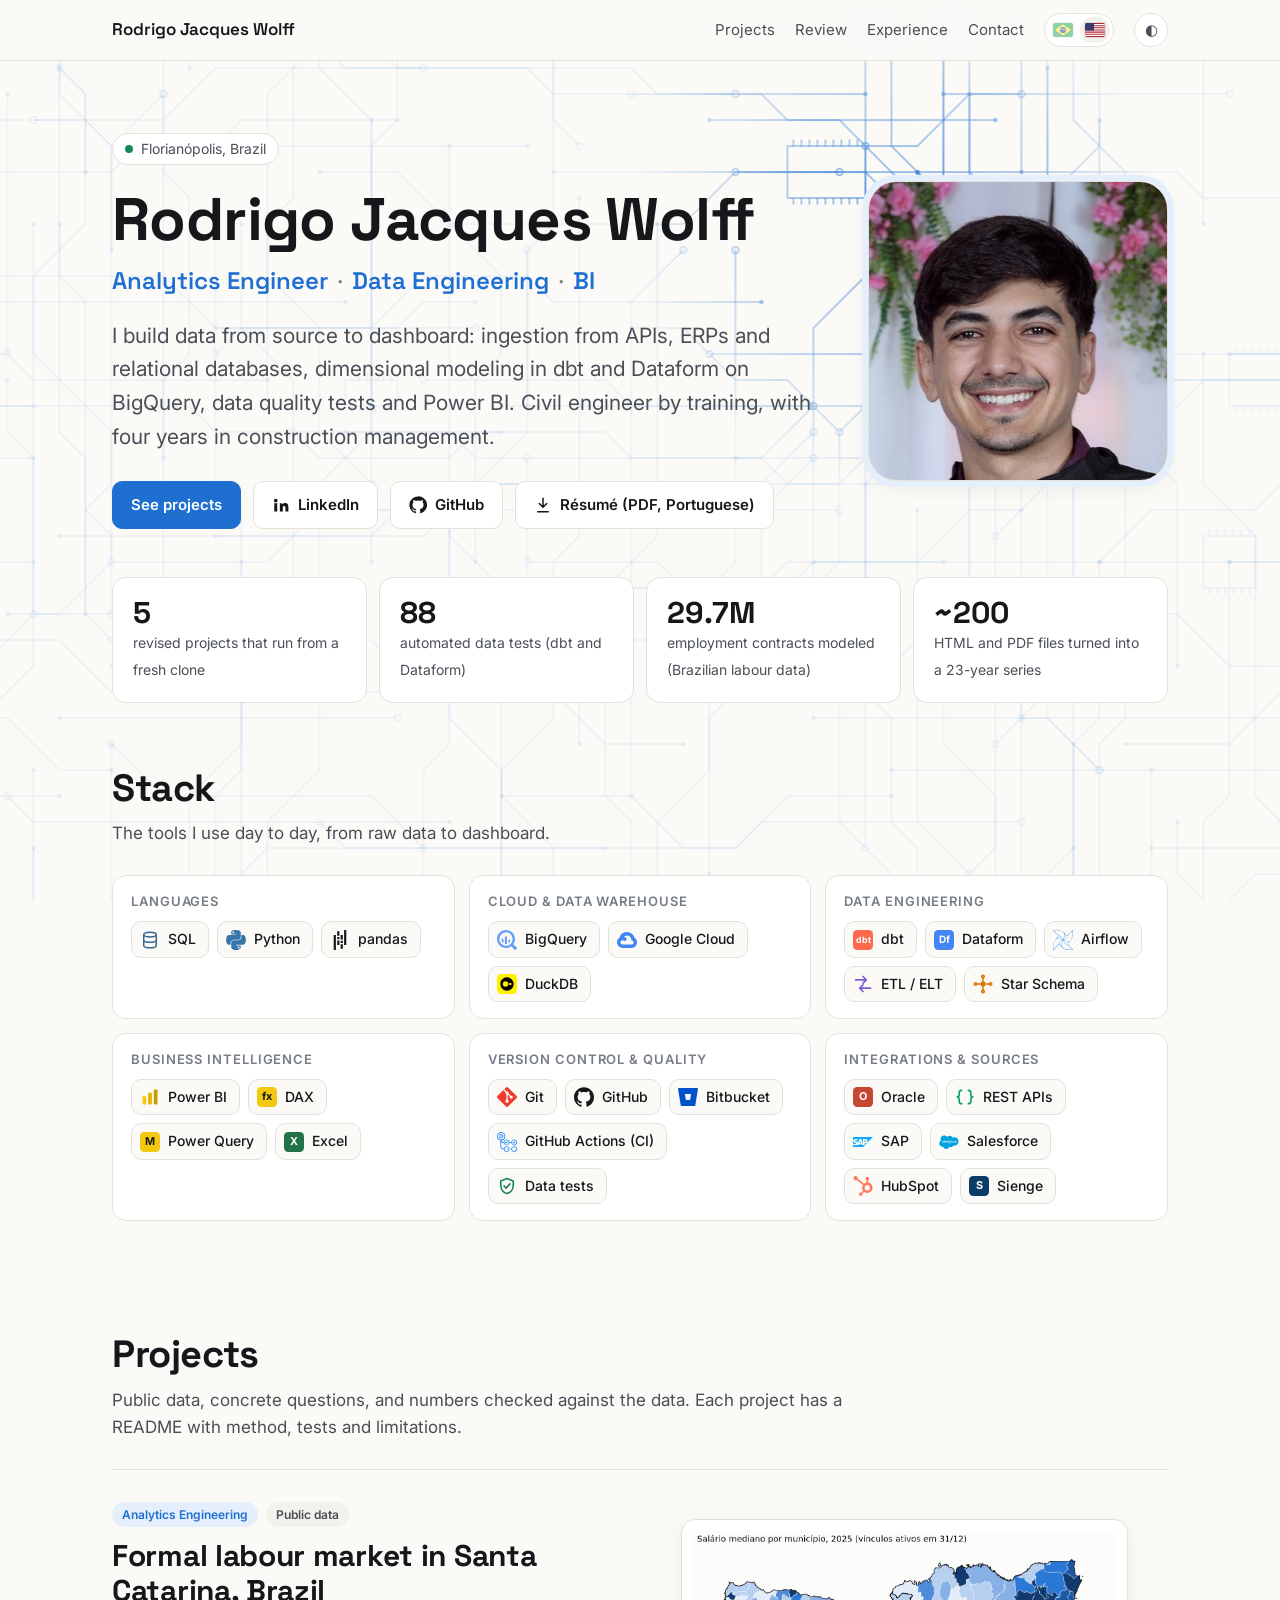
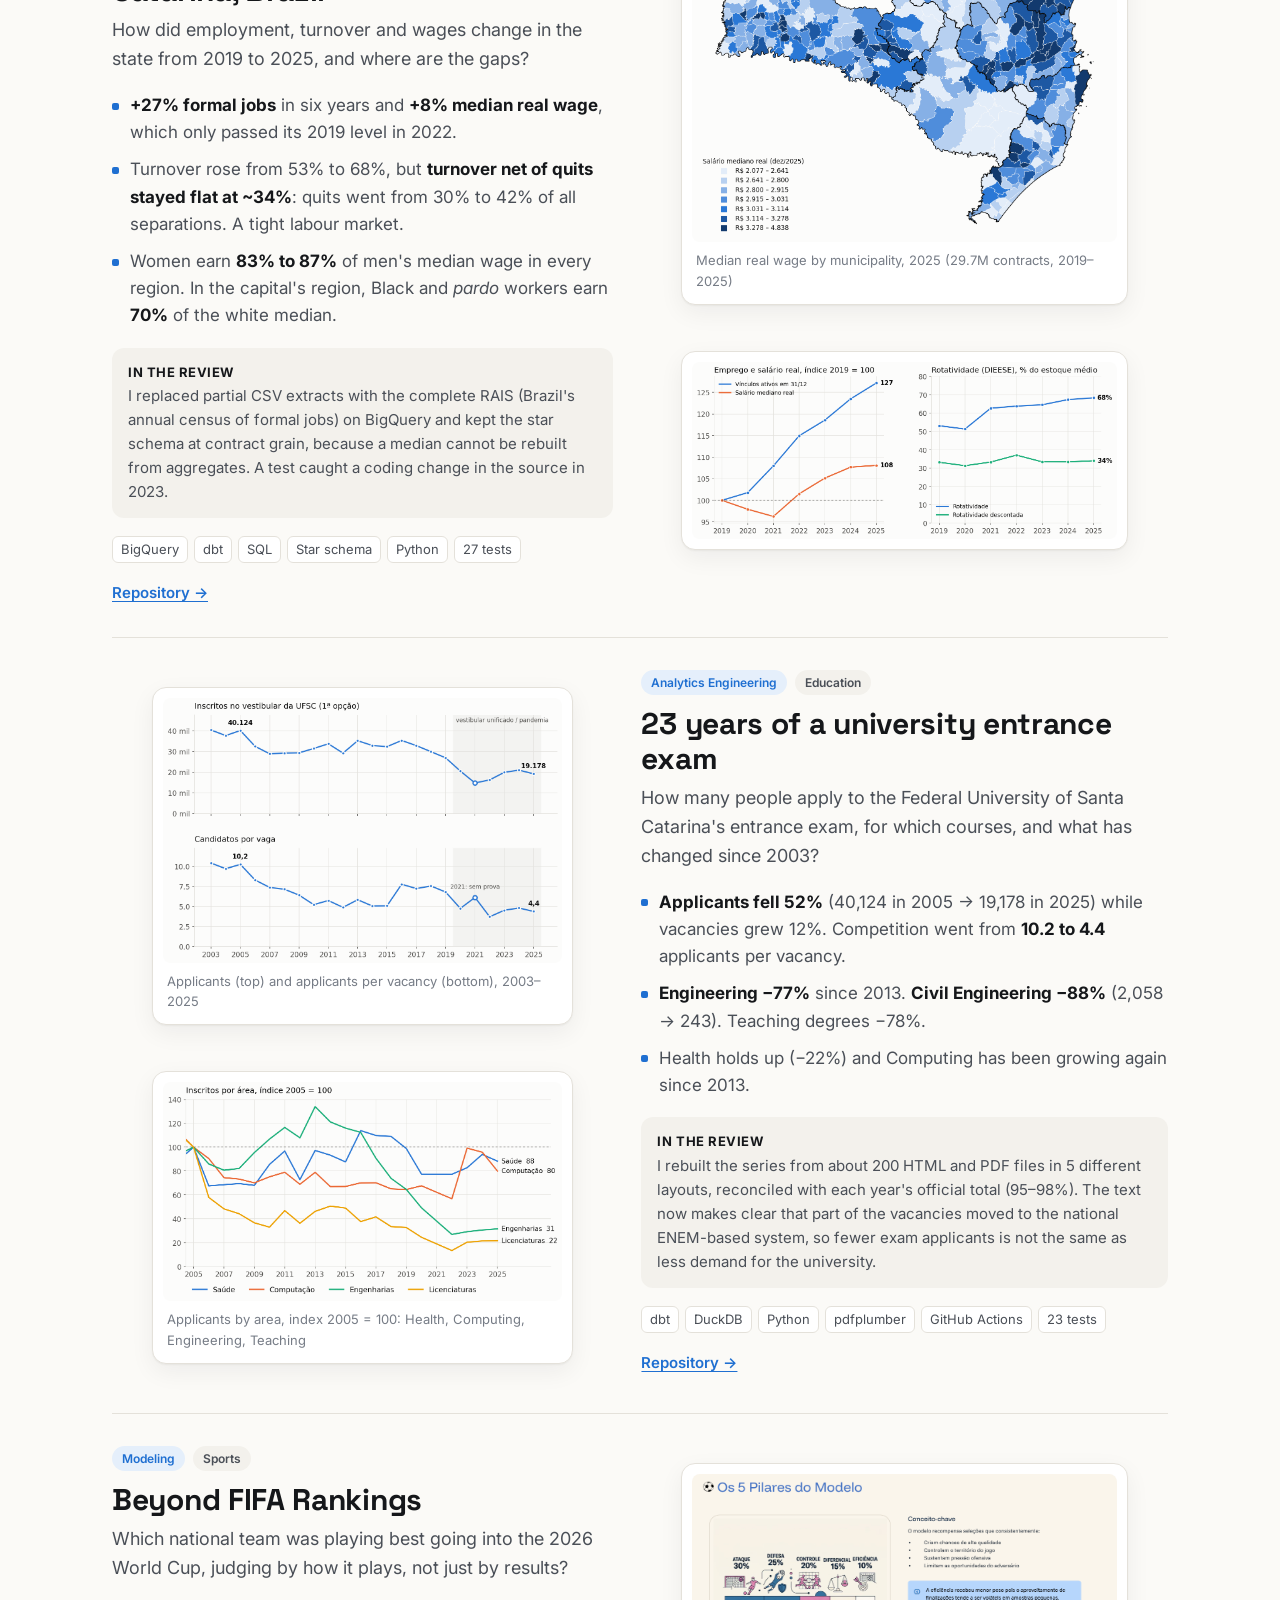
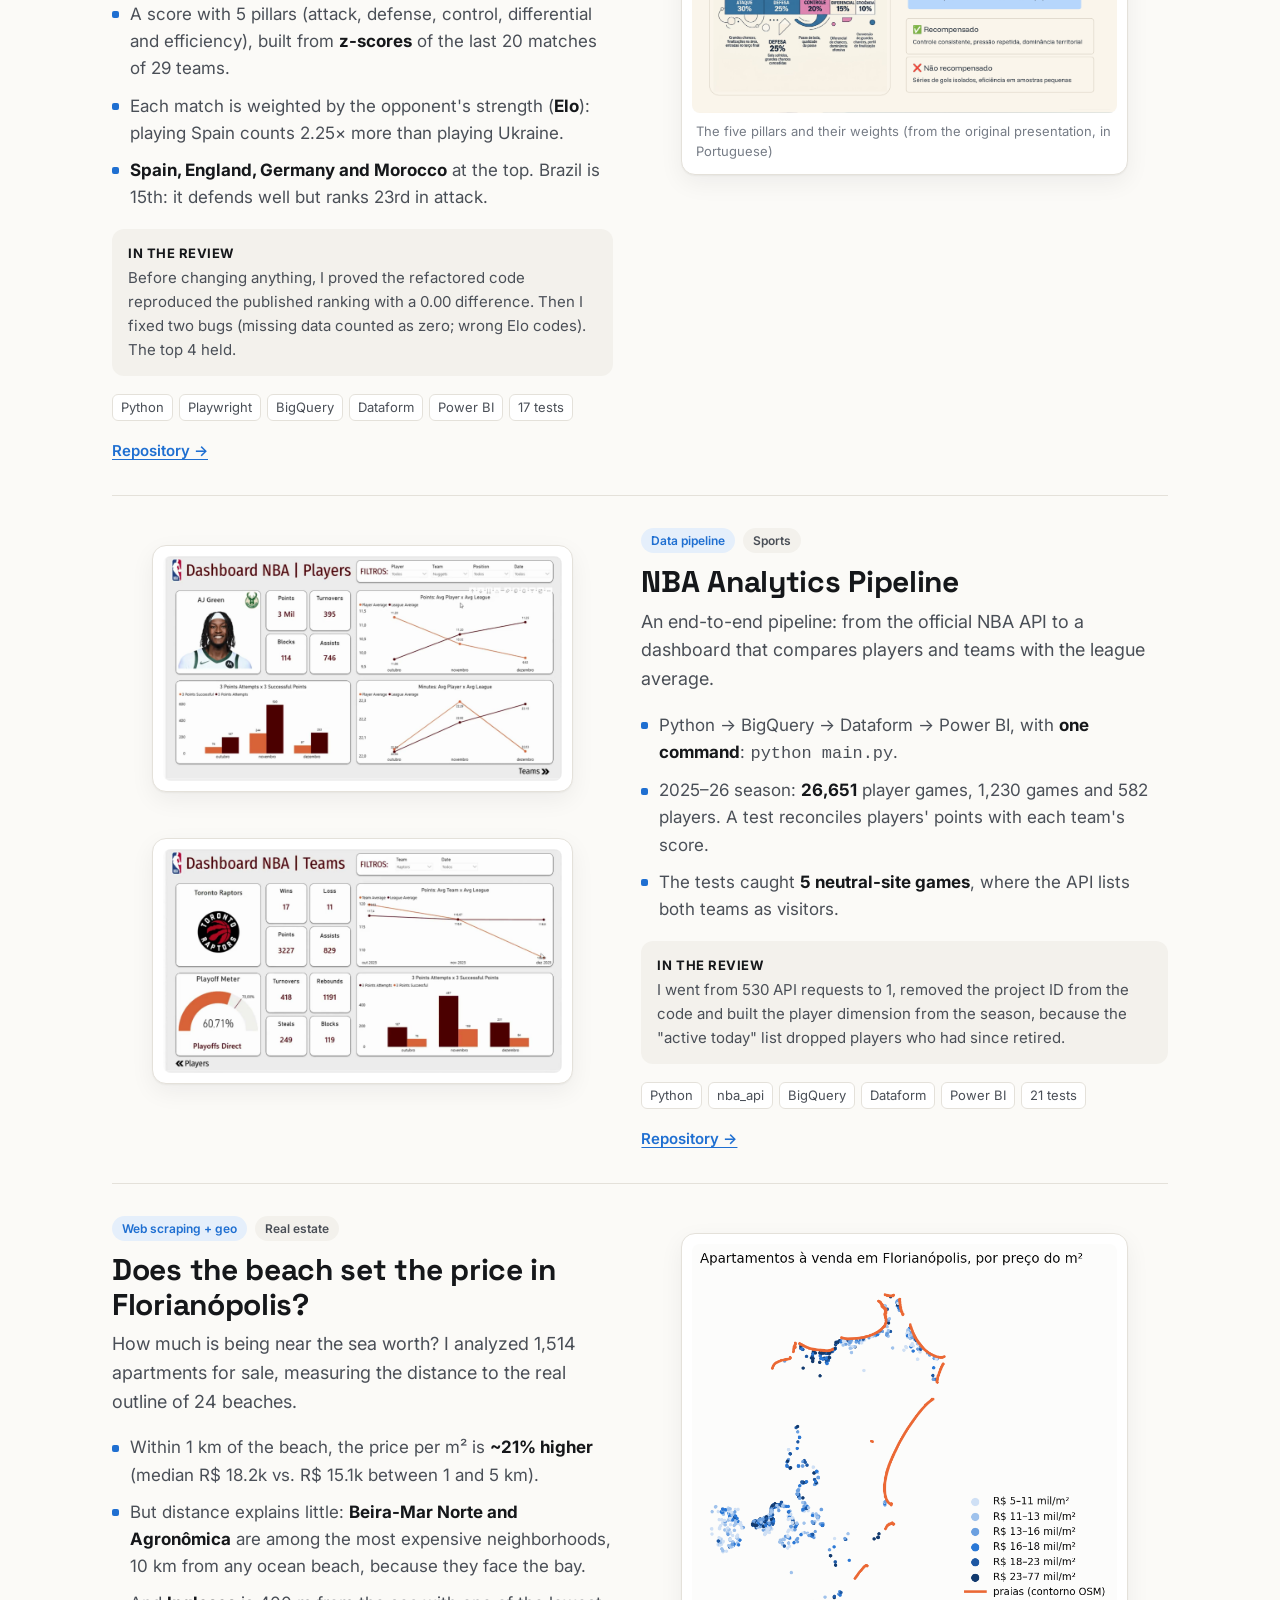
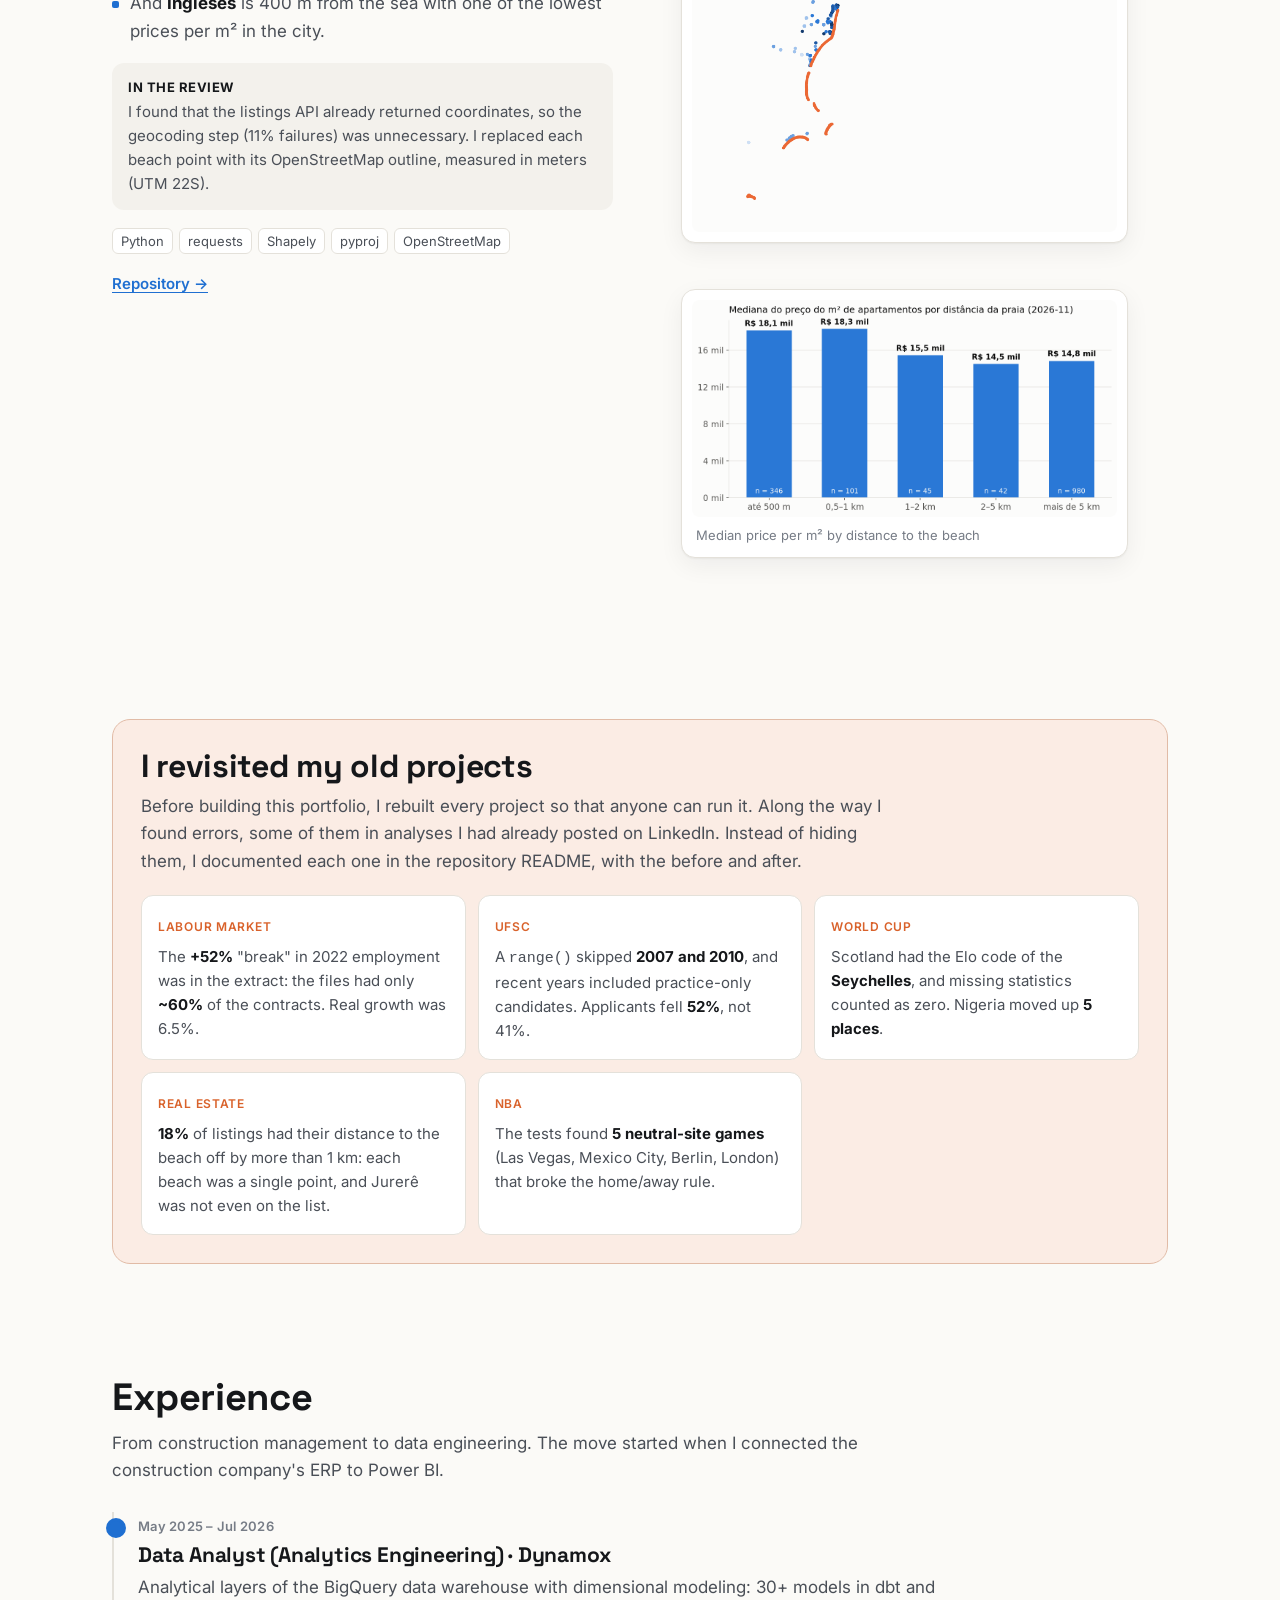
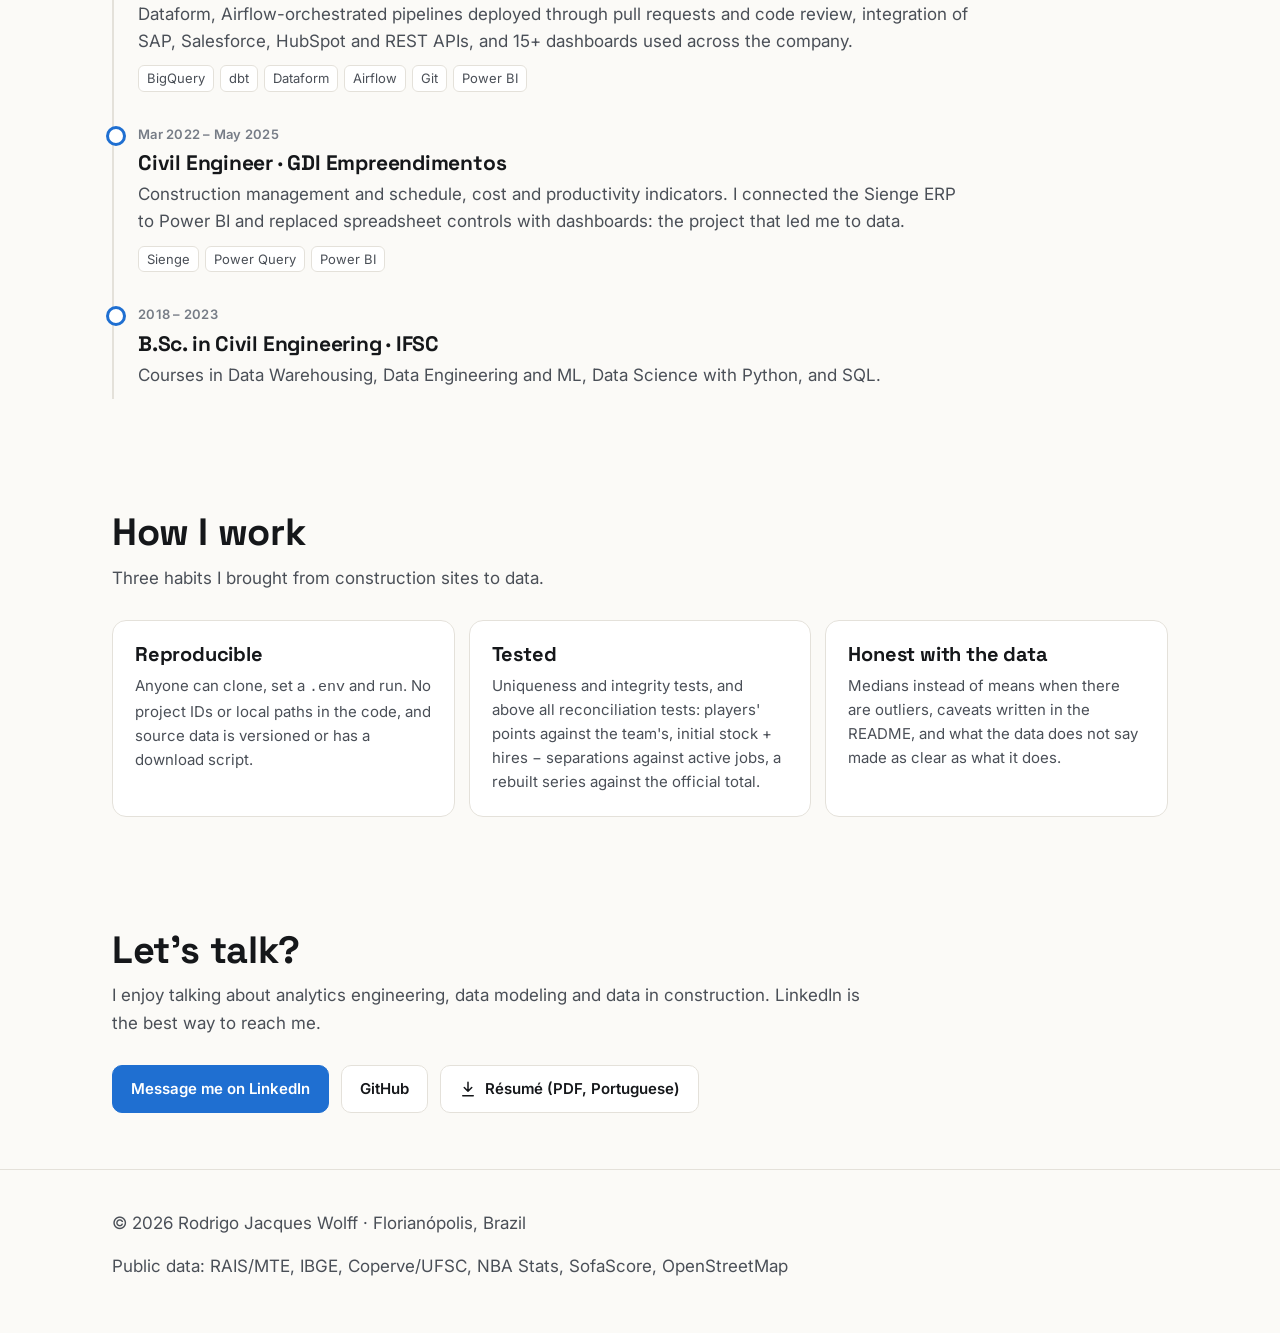
==== commit 4c76f796: "feat: CV download, social preview image, projects before review Co-Authored-By: Claude Opus 5.5 <nor" ====
--- a/en/index.html
+++ b/en/index.html
@@ -7,7 +7,12 @@
   <meta name="description" content="Civil engineer turned Analytics Engineer. Five reproducible data projects with automated tests: Brazilian labour market (RAIS), UFSC entrance exam, World Cup, NBA and real estate.">
   <meta property="og:title" content="Rodrigo Jacques Wolff · Data Portfolio">
   <meta property="og:description" content="Five reproducible, tested data projects. I revisited all of them and fixed what was wrong.">
-  <meta property="og:image" content="https://rodrigojacquesw.github.io/assets/img/rais-mapa.png">
+  <meta property="og:image" content="https://rodrigojacquesw.github.io/assets/img/og.png">
+  <meta property="og:image:width" content="1200">
+  <meta property="og:image:height" content="630">
+  <meta property="og:url" content="https://rodrigojacquesw.github.io/en/">
+  <meta property="og:locale" content="en_US">
+  <meta name="twitter:card" content="summary_large_image">
   <meta property="og:type" content="website">
   <link rel="preconnect" href="https://fonts.googleapis.com">
   <link rel="preconnect" href="https://fonts.gstatic.com" crossorigin>
@@ -24,8 +29,8 @@
   <div class="wrap">
     <a class="brand" href="#">Rodrigo Jacques Wolff</a>
     <div class="nav-links">
+      <a href="#projects" class="hide-xxs">Projects</a>
       <a href="#review" class="hide-sm">Review</a>
-      <a href="#projects" class="hide-xxs">Projects</a>
       <a href="#experience" class="hide-sm">Experience</a>
       <a href="#contact" class="hide-xs">Contact</a>
       <div class="lang" role="group" aria-label="Idioma / Language"><a href="../index.html" hreflang="pt-BR" aria-label="Português" title="Português"><svg viewBox="0 0 20 14" aria-hidden="true"><rect width="20" height="14" fill="#009c3b"/><path d="M10 1.6 18.2 7 10 12.4 1.8 7z" fill="#ffdf00"/><circle cx="10" cy="7" r="3.1" fill="#002776"/><path d="M7.1 6.3c1.9-.4 4-.1 5.8.9" stroke="#fff" stroke-width=".6" fill="none"/></svg></a><a href="index.html" hreflang="en" aria-current="true" aria-label="English" title="English"><svg viewBox="0 0 20 14" aria-hidden="true"><rect width="20" height="14" fill="#b22234"/><path d="M0 1.6h20M0 3.75h20M0 5.9h20M0 8.05h20M0 10.2h20M0 12.35h20" stroke="#fff" stroke-width="1.08"/><rect width="9" height="7.55" fill="#3c3b6e"/></svg></a></div>
@@ -48,6 +53,7 @@
         <svg viewBox="0 0 24 24" fill="currentColor" aria-hidden="true"><path d="M4.98 3.5a2.5 2.5 0 1 1 0 5 2.5 2.5 0 0 1 0-5ZM3 9.75h4v11H3v-11Zm6.5 0h3.8v1.5h.06c.53-1 1.83-2.05 3.77-2.05 4.03 0 4.77 2.65 4.77 6.1v5.45h-4v-4.83c0-1.15-.02-2.63-1.6-2.63-1.6 0-1.85 1.25-1.85 2.55v4.91h-4v-11Z"/></svg>LinkedIn</a>
       <a class="btn" href="https://github.com/RodrigoJacquesW" target="_blank" rel="noopener">
         <svg viewBox="0 0 24 24" fill="currentColor" aria-hidden="true"><path d="M12 .5A11.5 11.5 0 0 0 8.36 22.9c.58.1.79-.25.79-.56v-2c-3.2.7-3.88-1.37-3.88-1.37-.53-1.33-1.28-1.69-1.28-1.69-1.05-.71.08-.7.08-.7 1.16.08 1.77 1.19 1.77 1.19 1.03 1.76 2.7 1.25 3.36.96.1-.75.4-1.25.73-1.54-2.56-.29-5.25-1.28-5.25-5.68 0-1.26.45-2.28 1.19-3.09-.12-.29-.52-1.46.11-3.05 0 0 .97-.31 3.17 1.18a11 11 0 0 1 5.77 0c2.2-1.49 3.17-1.18 3.17-1.18.63 1.59.23 2.76.11 3.05.74.81 1.19 1.83 1.19 3.09 0 4.41-2.7 5.38-5.27 5.67.41.36.78 1.06.78 2.14v3.17c0 .31.21.67.8.56A11.5 11.5 0 0 0 12 .5Z"/></svg>GitHub</a>
+      <a class="btn" href="../assets/Curriculo-Rodrigo-Jacques-Wolff.pdf" target="_blank" rel="noopener"><svg viewBox="0 0 24 24" fill="none" stroke="currentColor" stroke-width="2" stroke-linecap="round" stroke-linejoin="round" aria-hidden="true"><path d="M12 3v12M7 10l5 5 5-5M5 21h14"/></svg>Résumé (PDF, Portuguese)</a>
     </div>
     </div>
     <figure class="portrait"><img src="../assets/img/rodrigo.jpg" alt="Photo of Rodrigo Jacques Wolff" width="480" height="480"></figure>
@@ -79,6 +85,115 @@
   </div>
 </section>
 <!-- stack:end -->
+
+<section id="projects">
+  <div class="wrap">
+    <div class="section-head">
+      <h2>Projects</h2>
+      <p>Public data, concrete questions, and numbers checked against the data. Each project has a README with method, tests and limitations.</p>
+    </div>
+
+    <article class="case" id="rais">
+      <div>
+        <div class="tags"><span class="tag">Analytics Engineering</span><span class="tag alt">Public data</span></div>
+        <h3>Formal labour market in Santa Catarina, Brazil</h3>
+        <p class="q">How did employment, turnover and wages change in the state from 2019 to 2025, and where are the gaps?</p>
+        <ul class="findings">
+          <li><b>+27% formal jobs</b> in six years and <b>+8% median real wage</b>, which only passed its 2019 level in 2022.</li>
+          <li>Turnover rose from 53% to 68%, but <b>turnover net of quits stayed flat at ~34%</b>: quits went from 30% to 42% of all separations. A tight labour market.</li>
+          <li>Women earn <b>83% to 87%</b> of men's median wage in every region. In the capital's region, Black and <i>pardo</i> workers earn <b>70%</b> of the white median.</li>
+        </ul>
+        <div class="fixed"><strong>In the review</strong>I replaced partial CSV extracts with the complete RAIS (Brazil's annual census of formal jobs) on BigQuery and kept the star schema at contract grain, because a median cannot be rebuilt from aggregates. A test caught a coding change in the source in 2023.</div>
+        <div class="stack"><span>BigQuery</span><span>dbt</span><span>SQL</span><span>Star schema</span><span>Python</span><span>27 tests</span></div>
+        <div class="links"><a href="https://github.com/RodrigoJacquesW/rais-sc-labor-market" target="_blank" rel="noopener">Repository →</a></div>
+      </div>
+      <div class="case-media">
+        <figure class="shot"><a href="../assets/img/rais-mapa.png" target="_blank"><img src="../assets/img/rais-mapa.png" alt="Map of Santa Catarina with the median wage by municipality in 2025" loading="lazy"></a><figcaption>Median real wage by municipality, 2025 (29.7M contracts, 2019–2025)</figcaption></figure>
+        <figure class="shot"><a href="../assets/img/rais-series.png" target="_blank"><img src="../assets/img/rais-series.png" alt="Employment and real wage index, gross and net turnover" loading="lazy"></a></figure>
+      </div>
+    </article>
+
+    <article class="case flip" id="ufsc">
+      <div>
+        <div class="tags"><span class="tag">Analytics Engineering</span><span class="tag alt">Education</span></div>
+        <h3>23 years of a university entrance exam</h3>
+        <p class="q">How many people apply to the Federal University of Santa Catarina's entrance exam, for which courses, and what has changed since 2003?</p>
+        <ul class="findings">
+          <li><b>Applicants fell 52%</b> (40,124 in 2005 → 19,178 in 2025) while vacancies grew 12%. Competition went from <b>10.2 to 4.4</b> applicants per vacancy.</li>
+          <li><b>Engineering −77%</b> since 2013. <b>Civil Engineering −88%</b> (2,058 → 243). Teaching degrees −78%.</li>
+          <li>Health holds up (−22%) and Computing has been growing again since 2013.</li>
+        </ul>
+        <div class="fixed"><strong>In the review</strong>I rebuilt the series from about 200 HTML and PDF files in 5 different layouts, reconciled with each year's official total (95–98%). The text now makes clear that part of the vacancies moved to the national ENEM-based system, so fewer exam applicants is not the same as less demand for the university.</div>
+        <div class="stack"><span>dbt</span><span>DuckDB</span><span>Python</span><span>pdfplumber</span><span>GitHub Actions</span><span>23 tests</span></div>
+        <div class="links"><a href="https://github.com/RodrigoJacquesW/UFSC_data_analysis" target="_blank" rel="noopener">Repository →</a></div>
+      </div>
+      <div class="case-media">
+        <figure class="shot"><a href="../assets/img/ufsc-inscritos.png" target="_blank"><img src="../assets/img/ufsc-inscritos.png" alt="Applicants and applicants per vacancy, 2003 to 2025" loading="lazy"></a><figcaption>Applicants (top) and applicants per vacancy (bottom), 2003–2025</figcaption></figure>
+        <figure class="shot"><a href="../assets/img/ufsc-areas.png" target="_blank"><img src="../assets/img/ufsc-areas.png" alt="Applicants by area, index 2005 = 100" loading="lazy"></a><figcaption>Applicants by area, index 2005 = 100: Health, Computing, Engineering, Teaching</figcaption></figure>
+      </div>
+    </article>
+
+    <article class="case" id="worldcup">
+      <div>
+        <div class="tags"><span class="tag">Modeling</span><span class="tag alt">Sports</span></div>
+        <h3>Beyond FIFA Rankings</h3>
+        <p class="q">Which national team was playing best going into the 2026 World Cup, judging by how it plays, not just by results?</p>
+        <ul class="findings">
+          <li>A score with 5 pillars (attack, defense, control, differential and efficiency), built from <b>z-scores</b> of the last 20 matches of 29 teams.</li>
+          <li>Each match is weighted by the opponent's strength (<b>Elo</b>): playing Spain counts 2.25× more than playing Ukraine.</li>
+          <li><b>Spain, England, Germany and Morocco</b> at the top. Brazil is 15th: it defends well but ranks 23rd in attack.</li>
+        </ul>
+        <div class="fixed"><strong>In the review</strong>Before changing anything, I proved the refactored code reproduced the published ranking with a 0.00 difference. Then I fixed two bugs (missing data counted as zero; wrong Elo codes). The top 4 held.</div>
+        <div class="stack"><span>Python</span><span>Playwright</span><span>BigQuery</span><span>Dataform</span><span>Power BI</span><span>17 tests</span></div>
+        <div class="links"><a href="https://github.com/RodrigoJacquesW/selection-world-cup-analytics" target="_blank" rel="noopener">Repository →</a></div>
+      </div>
+      <div class="case-media">
+        <figure class="shot"><a href="../assets/img/copa-pilares.png" target="_blank"><img src="../assets/img/copa-pilares.png" alt="The five pillars of the model and their weights" loading="lazy"></a><figcaption>The five pillars and their weights (from the original presentation, in Portuguese)</figcaption></figure>
+      </div>
+    </article>
+
+    <article class="case flip" id="nba">
+      <div>
+        <div class="tags"><span class="tag">Data pipeline</span><span class="tag alt">Sports</span></div>
+        <h3>NBA Analytics Pipeline</h3>
+        <p class="q">An end-to-end pipeline: from the official NBA API to a dashboard that compares players and teams with the league average.</p>
+        <ul class="findings">
+          <li>Python → BigQuery → Dataform → Power BI, with <b>one command</b>: <code>python main.py</code>.</li>
+          <li>2025–26 season: <b>26,651</b> player games, 1,230 games and 582 players. A test reconciles players' points with each team's score.</li>
+          <li>The tests caught <b>5 neutral-site games</b>, where the API lists both teams as visitors.</li>
+        </ul>
+        <div class="fixed"><strong>In the review</strong>I went from 530 API requests to 1, removed the project ID from the code and built the player dimension from the season, because the "active today" list dropped players who had since retired.</div>
+        <div class="stack"><span>Python</span><span>nba_api</span><span>BigQuery</span><span>Dataform</span><span>Power BI</span><span>21 tests</span></div>
+        <div class="links"><a href="https://github.com/RodrigoJacquesW/nba_project" target="_blank" rel="noopener">Repository →</a></div>
+      </div>
+      <div class="case-media">
+        <figure class="shot"><a href="../assets/img/nba-players.jpg" target="_blank"><img src="../assets/img/nba-players.jpg" alt="NBA players dashboard in Power BI" loading="lazy"></a></figure>
+        <figure class="shot"><a href="../assets/img/nba-teams.jpg" target="_blank"><img src="../assets/img/nba-teams.jpg" alt="NBA teams dashboard in Power BI" loading="lazy"></a></figure>
+      </div>
+    </article>
+
+    <article class="case" id="realestate">
+      <div>
+        <div class="tags"><span class="tag">Web scraping + geo</span><span class="tag alt">Real estate</span></div>
+        <h3>Does the beach set the price in Florianópolis?</h3>
+        <p class="q">How much is being near the sea worth? I analyzed 1,514 apartments for sale, measuring the distance to the real outline of 24 beaches.</p>
+        <ul class="findings">
+          <li>Within 1 km of the beach, the price per m² is <b>~21% higher</b> (median R$ 18.2k vs. R$ 15.1k between 1 and 5 km).</li>
+          <li>But distance explains little: <b>Beira-Mar Norte and Agronômica</b> are among the most expensive neighborhoods, 10 km from any ocean beach, because they face the bay.</li>
+          <li>And <b>Ingleses</b> is 400 m from the sea with one of the lowest prices per m² in the city.</li>
+        </ul>
+        <div class="fixed"><strong>In the review</strong>I found that the listings API already returned coordinates, so the geocoding step (11% failures) was unnecessary. I replaced each beach point with its OpenStreetMap outline, measured in meters (UTM 22S).</div>
+        <div class="stack"><span>Python</span><span>requests</span><span>Shapely</span><span>pyproj</span><span>OpenStreetMap</span></div>
+        <div class="links"><a href="https://github.com/RodrigoJacquesW/WebScraping-Analise-Imobiliaria-Florianopolis" target="_blank" rel="noopener">Repository →</a></div>
+      </div>
+      <div class="case-media">
+        <figure class="shot"><a href="../assets/img/imoveis-mapa.png" target="_blank"><img src="../assets/img/imoveis-mapa.png" alt="Map of apartments for sale in Florianópolis colored by price per square meter" loading="lazy"></a></figure>
+        <figure class="shot"><a href="../assets/img/imoveis-distancia.png" target="_blank"><img src="../assets/img/imoveis-distancia.png" alt="Median price per m² by distance to the beach" loading="lazy"></a><figcaption>Median price per m² by distance to the beach</figcaption></figure>
+      </div>
+    </article>
+
+  </div>
+</section>
 
 <section id="review">
   <div class="wrap">
@@ -93,115 +208,6 @@
         <div class="bug"><span class="proj">NBA</span><p>The tests found <b>5 neutral-site games</b> (Las Vegas, Mexico City, Berlin, London) that broke the home/away rule.</p></div>
       </div>
     </div>
-  </div>
-</section>
-
-<section id="projects">
-  <div class="wrap">
-    <div class="section-head">
-      <h2>Projects</h2>
-      <p>Public data, concrete questions, and numbers checked against the data. Each project has a README with method, tests and limitations.</p>
-    </div>
-
-    <article class="case" id="rais">
-      <div>
-        <div class="tags"><span class="tag">Analytics Engineering</span><span class="tag alt">Public data</span></div>
-        <h3>Formal labour market in Santa Catarina, Brazil</h3>
-        <p class="q">How did employment, turnover and wages change in the state from 2019 to 2025, and where are the gaps?</p>
-        <ul class="findings">
-          <li><b>+27% formal jobs</b> in six years and <b>+8% median real wage</b>, which only passed its 2019 level in 2022.</li>
-          <li>Turnover rose from 53% to 68%, but <b>turnover net of quits stayed flat at ~34%</b>: quits went from 30% to 42% of all separations. A tight labour market.</li>
-          <li>Women earn <b>83% to 87%</b> of men's median wage in every region. In the capital's region, Black and <i>pardo</i> workers earn <b>70%</b> of the white median.</li>
-        </ul>
-        <div class="fixed"><strong>In the review</strong>I replaced partial CSV extracts with the complete RAIS (Brazil's annual census of formal jobs) on BigQuery and kept the star schema at contract grain, because a median cannot be rebuilt from aggregates. A test caught a coding change in the source in 2023.</div>
-        <div class="stack"><span>BigQuery</span><span>dbt</span><span>SQL</span><span>Star schema</span><span>Python</span><span>27 tests</span></div>
-        <div class="links"><a href="https://github.com/RodrigoJacquesW/rais-sc-labor-market" target="_blank" rel="noopener">Repository →</a></div>
-      </div>
-      <div class="case-media">
-        <figure class="shot"><a href="../assets/img/rais-mapa.png" target="_blank"><img src="../assets/img/rais-mapa.png" alt="Map of Santa Catarina with the median wage by municipality in 2025" loading="lazy"></a><figcaption>Median real wage by municipality, 2025 (29.7M contracts, 2019–2025)</figcaption></figure>
-        <figure class="shot"><a href="../assets/img/rais-series.png" target="_blank"><img src="../assets/img/rais-series.png" alt="Employment and real wage index, gross and net turnover" loading="lazy"></a></figure>
-      </div>
-    </article>
-
-    <article class="case flip" id="ufsc">
-      <div>
-        <div class="tags"><span class="tag">Analytics Engineering</span><span class="tag alt">Education</span></div>
-        <h3>23 years of a university entrance exam</h3>
-        <p class="q">How many people apply to the Federal University of Santa Catarina's entrance exam, for which courses, and what has changed since 2003?</p>
-        <ul class="findings">
-          <li><b>Applicants fell 52%</b> (40,124 in 2005 → 19,178 in 2025) while vacancies grew 12%. Competition went from <b>10.2 to 4.4</b> applicants per vacancy.</li>
-          <li><b>Engineering −77%</b> since 2013. <b>Civil Engineering −88%</b> (2,058 → 243). Teaching degrees −78%.</li>
-          <li>Health holds up (−22%) and Computing has been growing again since 2013.</li>
-        </ul>
-        <div class="fixed"><strong>In the review</strong>I rebuilt the series from about 200 HTML and PDF files in 5 different layouts, reconciled with each year's official total (95–98%). The text now makes clear that part of the vacancies moved to the national ENEM-based system, so fewer exam applicants is not the same as less demand for the university.</div>
-        <div class="stack"><span>dbt</span><span>DuckDB</span><span>Python</span><span>pdfplumber</span><span>GitHub Actions</span><span>23 tests</span></div>
-        <div class="links"><a href="https://github.com/RodrigoJacquesW/UFSC_data_analysis" target="_blank" rel="noopener">Repository →</a></div>
-      </div>
-      <div class="case-media">
-        <figure class="shot"><a href="../assets/img/ufsc-inscritos.png" target="_blank"><img src="../assets/img/ufsc-inscritos.png" alt="Applicants and applicants per vacancy, 2003 to 2025" loading="lazy"></a><figcaption>Applicants (top) and applicants per vacancy (bottom), 2003–2025</figcaption></figure>
-        <figure class="shot"><a href="../assets/img/ufsc-areas.png" target="_blank"><img src="../assets/img/ufsc-areas.png" alt="Applicants by area, index 2005 = 100" loading="lazy"></a><figcaption>Applicants by area, index 2005 = 100: Health, Computing, Engineering, Teaching</figcaption></figure>
-      </div>
-    </article>
-
-    <article class="case" id="worldcup">
-      <div>
-        <div class="tags"><span class="tag">Modeling</span><span class="tag alt">Sports</span></div>
-        <h3>Beyond FIFA Rankings</h3>
-        <p class="q">Which national team was playing best going into the 2026 World Cup, judging by how it plays, not just by results?</p>
-        <ul class="findings">
-          <li>A score with 5 pillars (attack, defense, control, differential and efficiency), built from <b>z-scores</b> of the last 20 matches of 29 teams.</li>
-          <li>Each match is weighted by the opponent's strength (<b>Elo</b>): playing Spain counts 2.25× more than playing Ukraine.</li>
-          <li><b>Spain, England, Germany and Morocco</b> at the top. Brazil is 15th: it defends well but ranks 23rd in attack.</li>
-        </ul>
-        <div class="fixed"><strong>In the review</strong>Before changing anything, I proved the refactored code reproduced the published ranking with a 0.00 difference. Then I fixed two bugs (missing data counted as zero; wrong Elo codes). The top 4 held.</div>
-        <div class="stack"><span>Python</span><span>Playwright</span><span>BigQuery</span><span>Dataform</span><span>Power BI</span><span>17 tests</span></div>
-        <div class="links"><a href="https://github.com/RodrigoJacquesW/selection-world-cup-analytics" target="_blank" rel="noopener">Repository →</a></div>
-      </div>
-      <div class="case-media">
-        <figure class="shot"><a href="../assets/img/copa-pilares.png" target="_blank"><img src="../assets/img/copa-pilares.png" alt="The five pillars of the model and their weights" loading="lazy"></a><figcaption>The five pillars and their weights (from the original presentation, in Portuguese)</figcaption></figure>
-      </div>
-    </article>
-
-    <article class="case flip" id="nba">
-      <div>
-        <div class="tags"><span class="tag">Data pipeline</span><span class="tag alt">Sports</span></div>
-        <h3>NBA Analytics Pipeline</h3>
-        <p class="q">An end-to-end pipeline: from the official NBA API to a dashboard that compares players and teams with the league average.</p>
-        <ul class="findings">
-          <li>Python → BigQuery → Dataform → Power BI, with <b>one command</b>: <code>python main.py</code>.</li>
-          <li>2025–26 season: <b>26,651</b> player games, 1,230 games and 582 players. A test reconciles players' points with each team's score.</li>
-          <li>The tests caught <b>5 neutral-site games</b>, where the API lists both teams as visitors.</li>
-        </ul>
-        <div class="fixed"><strong>In the review</strong>I went from 530 API requests to 1, removed the project ID from the code and built the player dimension from the season, because the "active today" list dropped players who had since retired.</div>
-        <div class="stack"><span>Python</span><span>nba_api</span><span>BigQuery</span><span>Dataform</span><span>Power BI</span><span>21 tests</span></div>
-        <div class="links"><a href="https://github.com/RodrigoJacquesW/nba_project" target="_blank" rel="noopener">Repository →</a></div>
-      </div>
-      <div class="case-media">
-        <figure class="shot"><a href="../assets/img/nba-players.jpg" target="_blank"><img src="../assets/img/nba-players.jpg" alt="NBA players dashboard in Power BI" loading="lazy"></a></figure>
-        <figure class="shot"><a href="../assets/img/nba-teams.jpg" target="_blank"><img src="../assets/img/nba-teams.jpg" alt="NBA teams dashboard in Power BI" loading="lazy"></a></figure>
-      </div>
-    </article>
-
-    <article class="case" id="realestate">
-      <div>
-        <div class="tags"><span class="tag">Web scraping + geo</span><span class="tag alt">Real estate</span></div>
-        <h3>Does the beach set the price in Florianópolis?</h3>
-        <p class="q">How much is being near the sea worth? I analyzed 1,514 apartments for sale, measuring the distance to the real outline of 24 beaches.</p>
-        <ul class="findings">
-          <li>Within 1 km of the beach, the price per m² is <b>~21% higher</b> (median R$ 18.2k vs. R$ 15.1k between 1 and 5 km).</li>
-          <li>But distance explains little: <b>Beira-Mar Norte and Agronômica</b> are among the most expensive neighborhoods, 10 km from any ocean beach, because they face the bay.</li>
-          <li>And <b>Ingleses</b> is 400 m from the sea with one of the lowest prices per m² in the city.</li>
-        </ul>
-        <div class="fixed"><strong>In the review</strong>I found that the listings API already returned coordinates, so the geocoding step (11% failures) was unnecessary. I replaced each beach point with its OpenStreetMap outline, measured in meters (UTM 22S).</div>
-        <div class="stack"><span>Python</span><span>requests</span><span>Shapely</span><span>pyproj</span><span>OpenStreetMap</span></div>
-        <div class="links"><a href="https://github.com/RodrigoJacquesW/WebScraping-Analise-Imobiliaria-Florianopolis" target="_blank" rel="noopener">Repository →</a></div>
-      </div>
-      <div class="case-media">
-        <figure class="shot"><a href="../assets/img/imoveis-mapa.png" target="_blank"><img src="../assets/img/imoveis-mapa.png" alt="Map of apartments for sale in Florianópolis colored by price per square meter" loading="lazy"></a></figure>
-        <figure class="shot"><a href="../assets/img/imoveis-distancia.png" target="_blank"><img src="../assets/img/imoveis-distancia.png" alt="Median price per m² by distance to the beach" loading="lazy"></a><figcaption>Median price per m² by distance to the beach</figcaption></figure>
-      </div>
-    </article>
-
   </div>
 </section>
 
@@ -256,6 +262,7 @@
     <div class="btns">
       <a class="btn primary" href="https://www.linkedin.com/in/rodrigo-jacques-wolff/" target="_blank" rel="noopener">Message me on LinkedIn</a>
       <a class="btn" href="https://github.com/RodrigoJacquesW" target="_blank" rel="noopener">GitHub</a>
+      <a class="btn" href="../assets/Curriculo-Rodrigo-Jacques-Wolff.pdf" target="_blank" rel="noopener"><svg viewBox="0 0 24 24" fill="none" stroke="currentColor" stroke-width="2" stroke-linecap="round" stroke-linejoin="round" aria-hidden="true"><path d="M12 3v12M7 10l5 5 5-5M5 21h14"/></svg>Résumé (PDF, Portuguese)</a>
     </div>
   </div>
 </section>
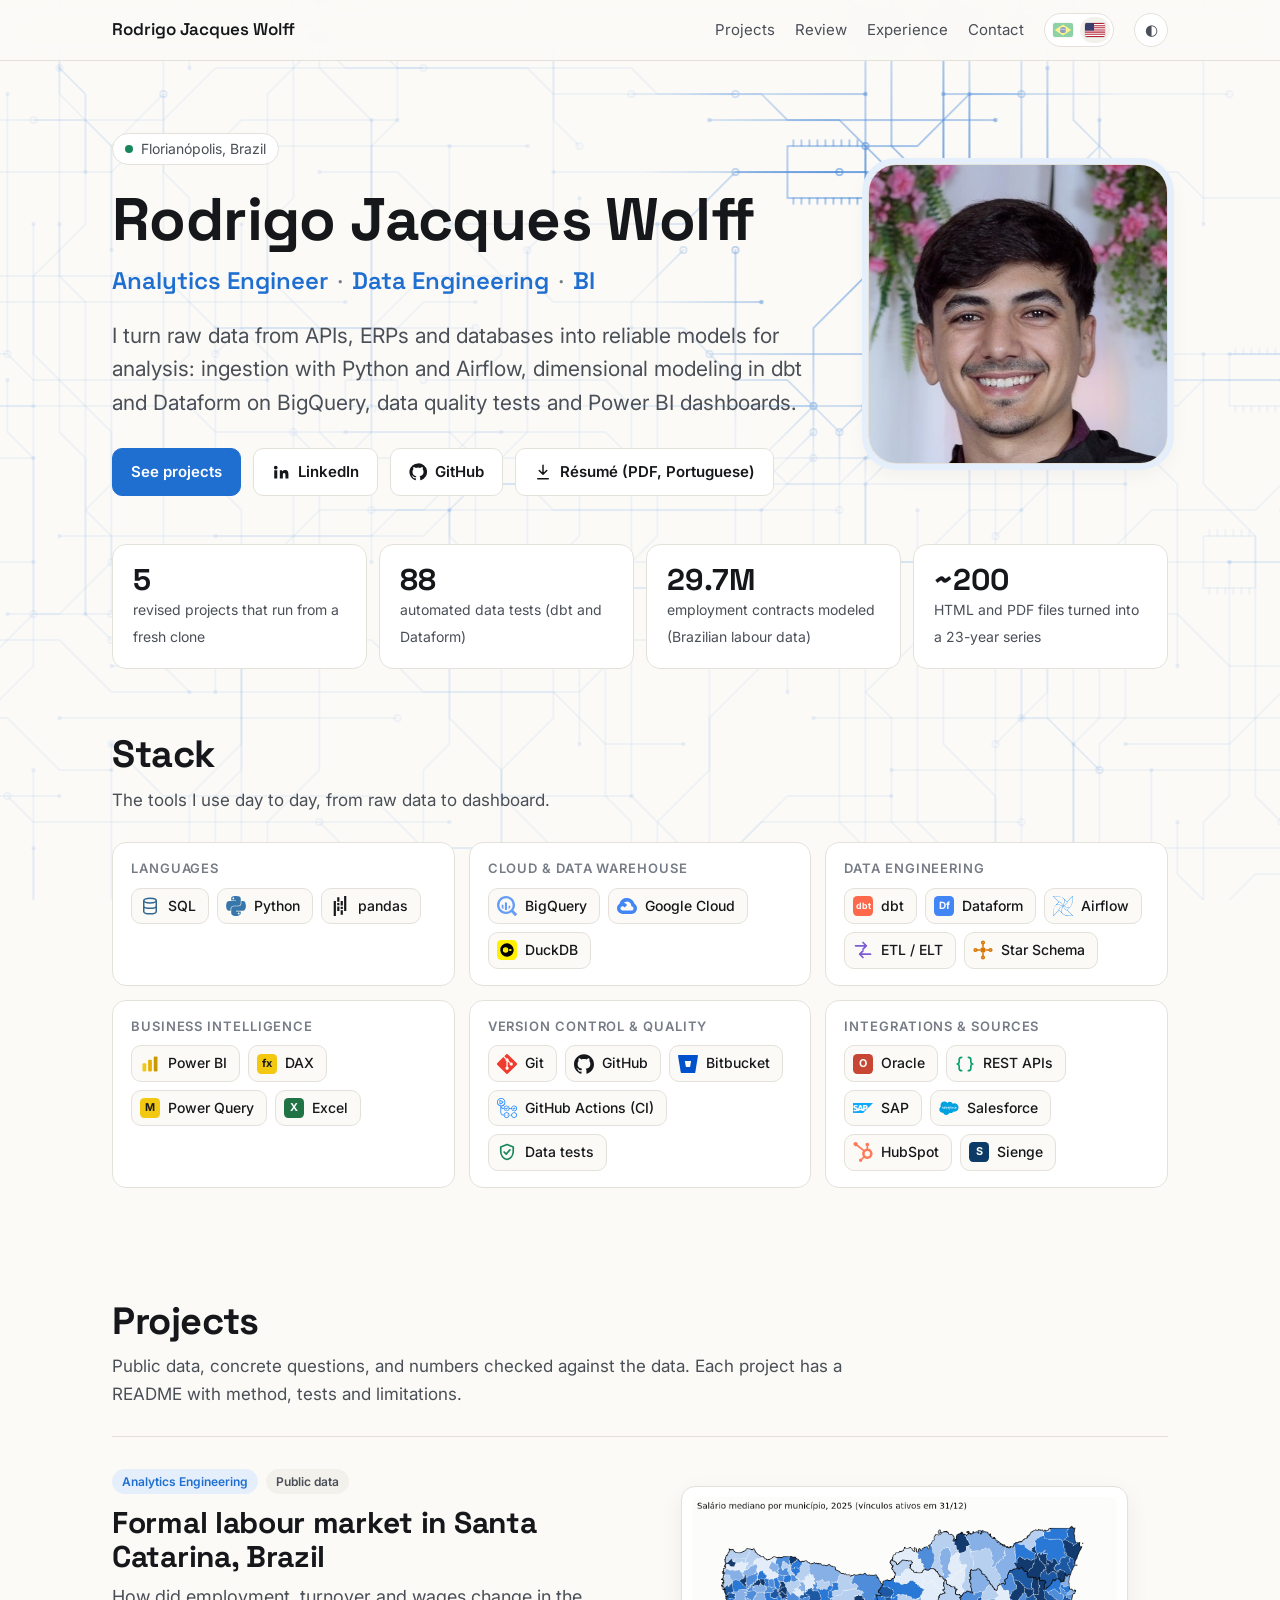
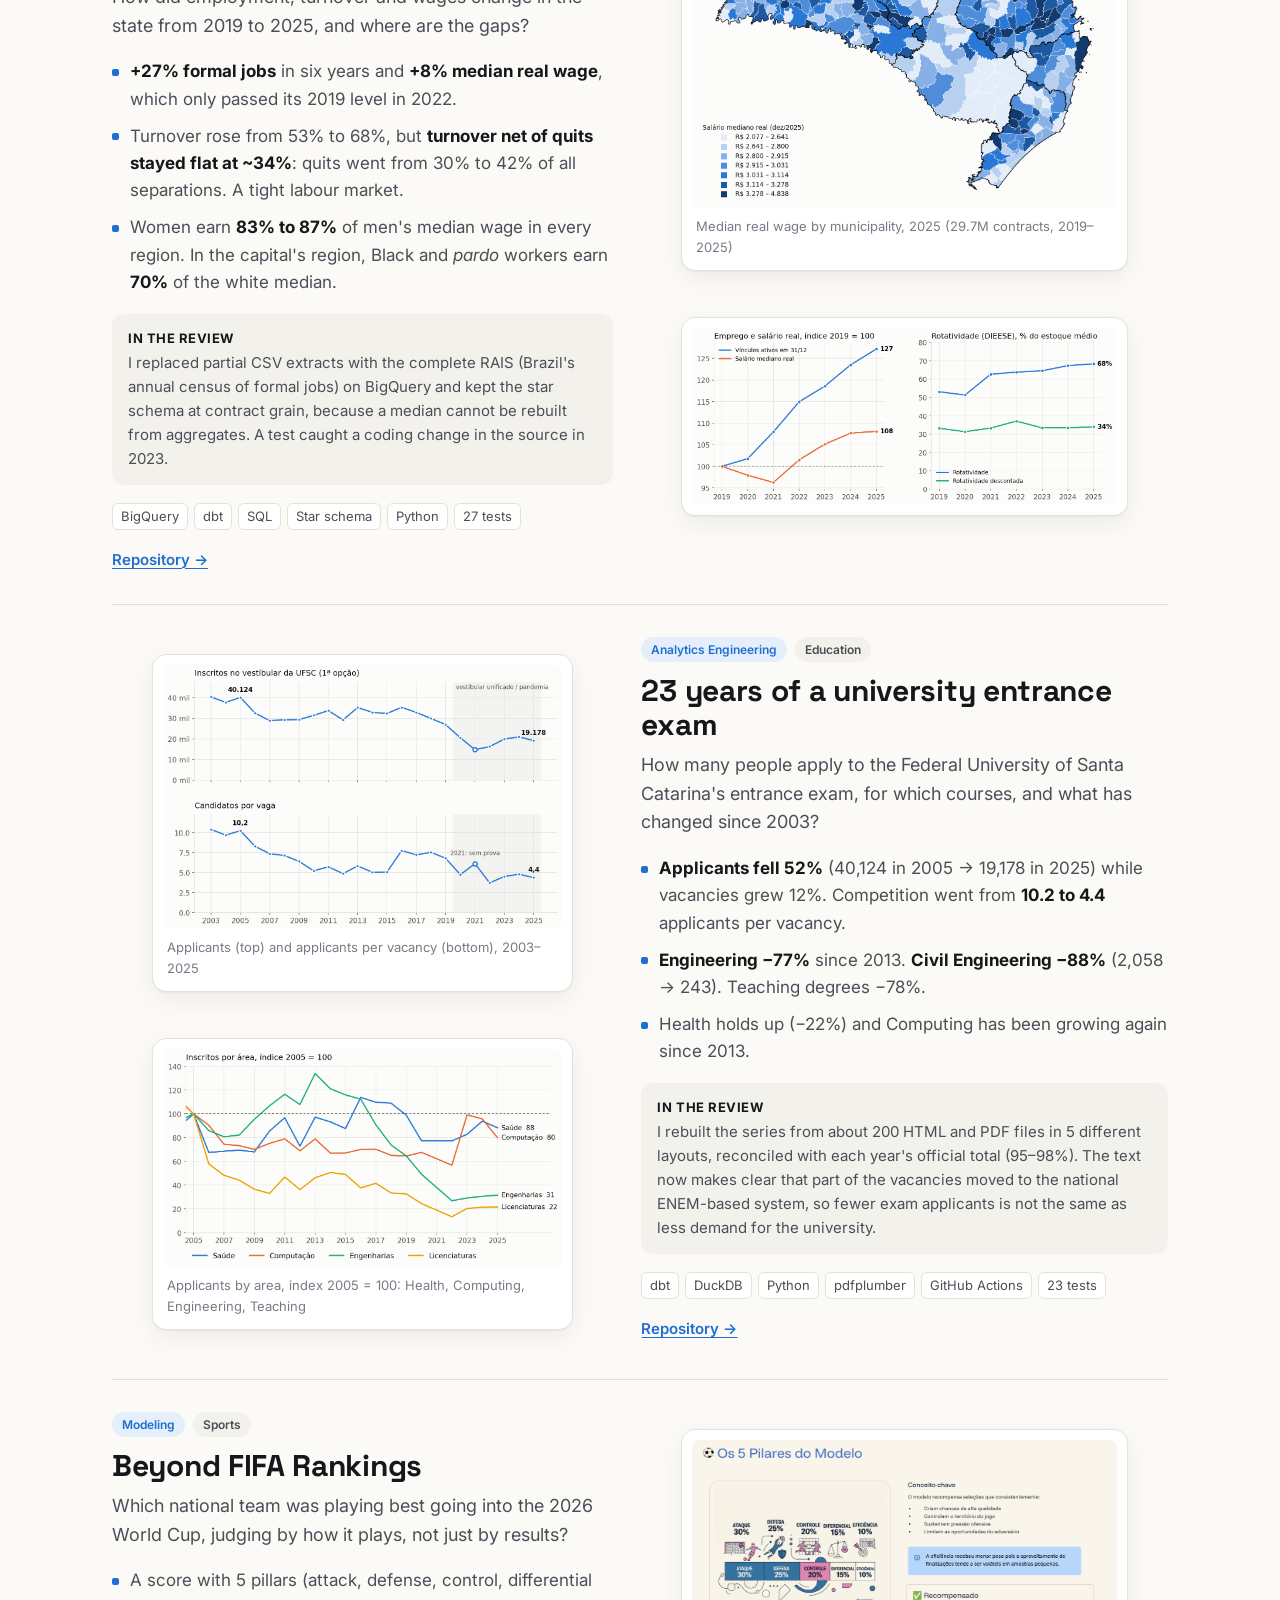
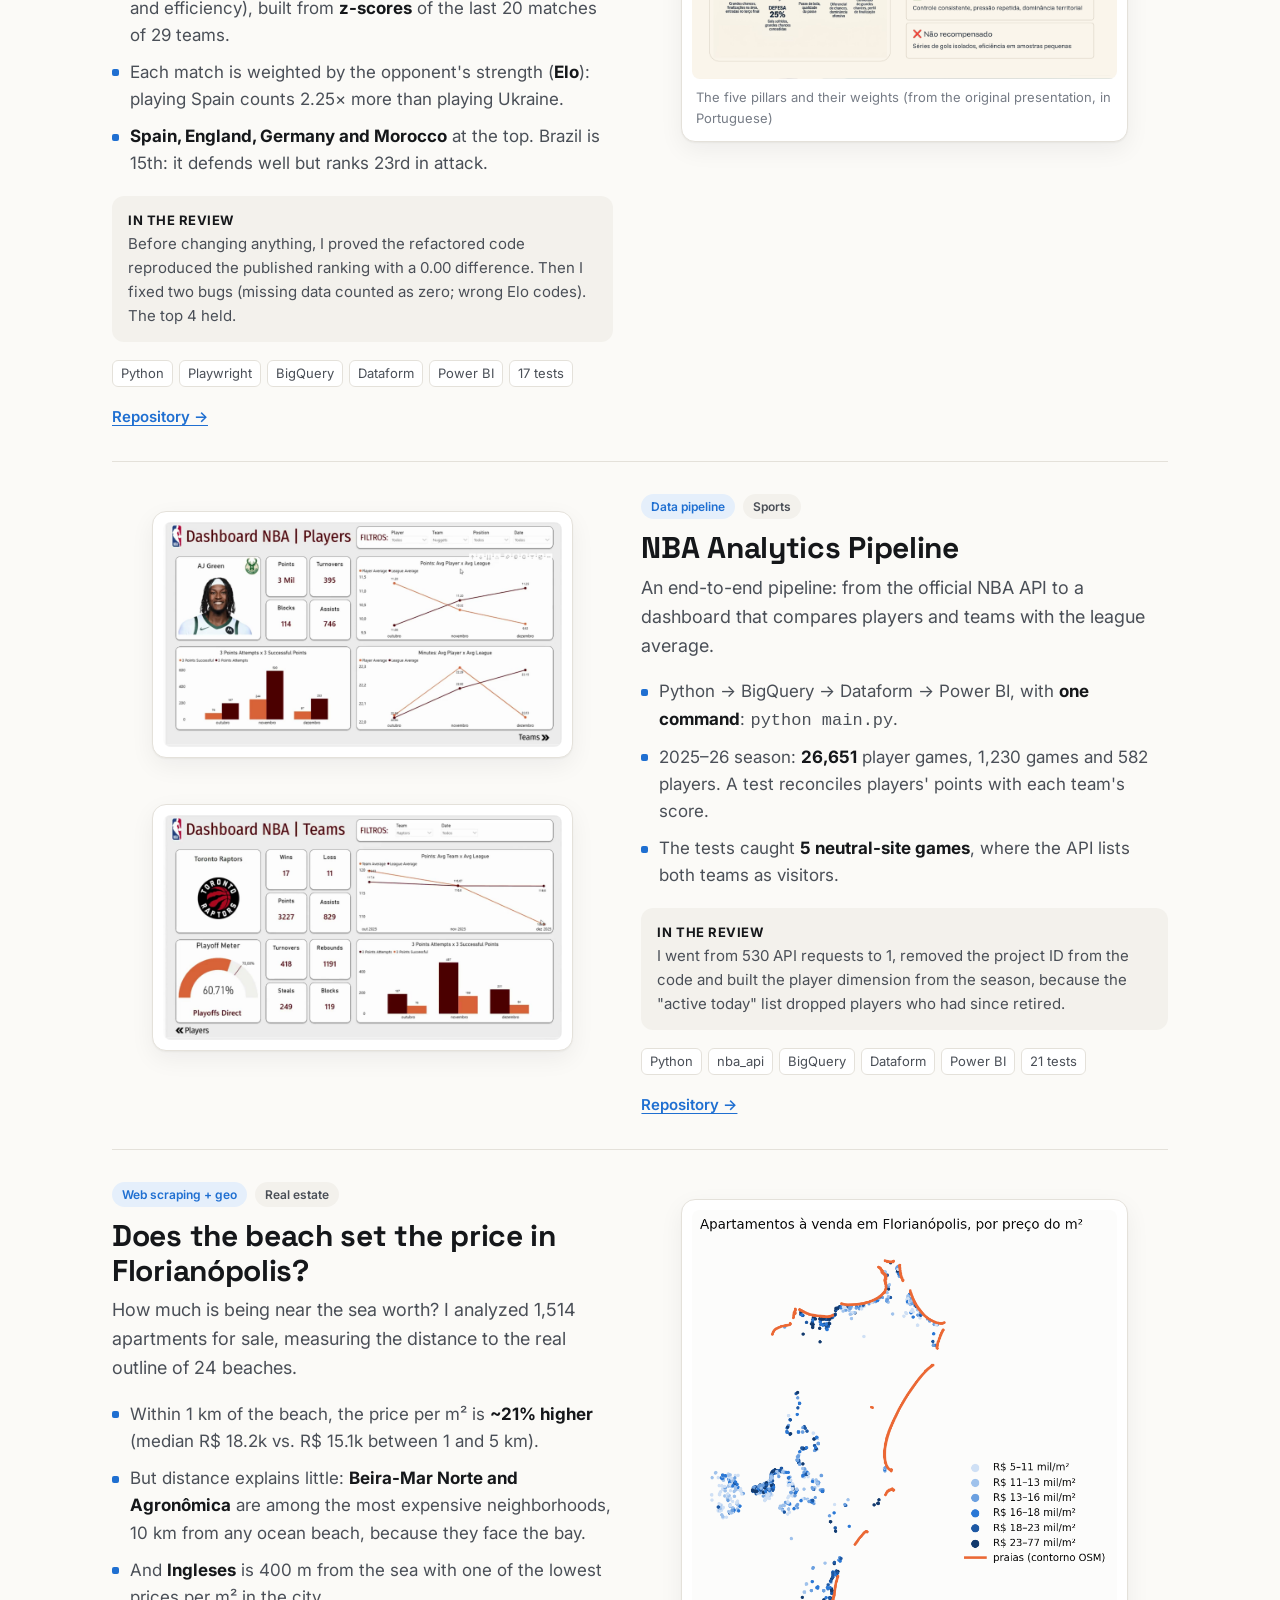
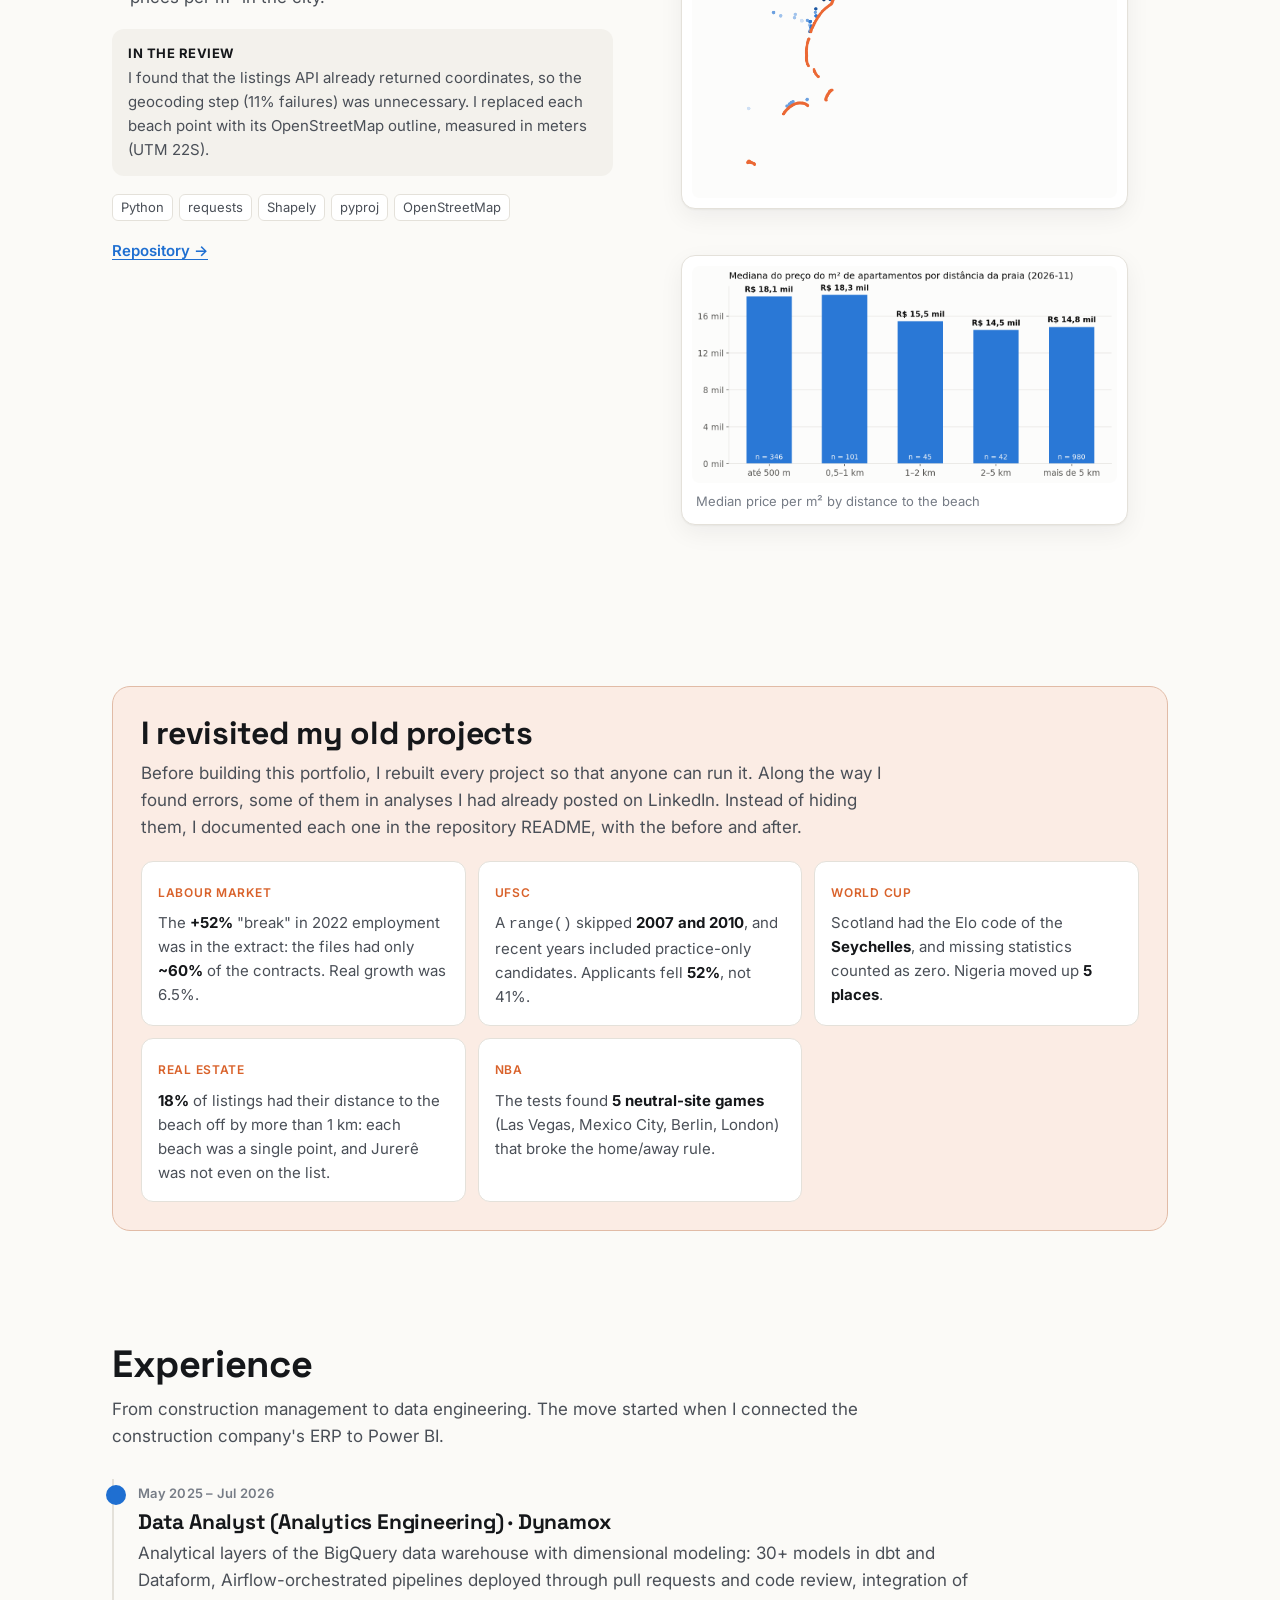
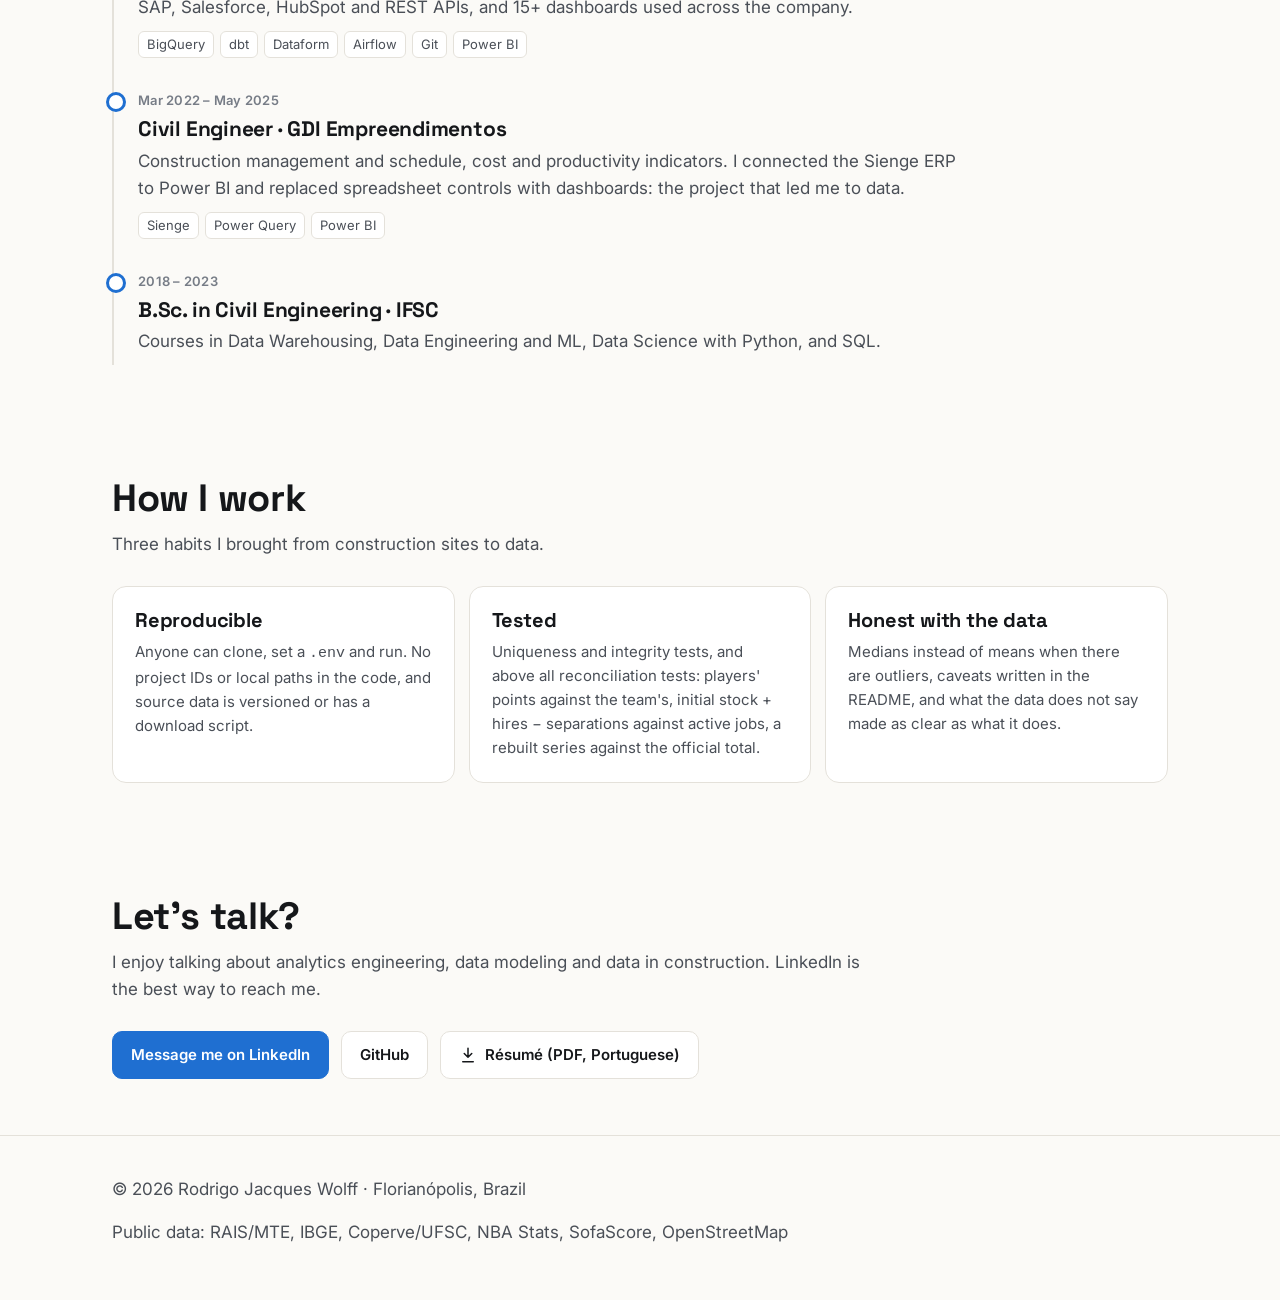
==== commit 96dbeab1: "content: hero lead focused on what I deliver Co-Authored-By: Claude Opus 5.5 <noreply@anthropic.com>" ====
--- a/en/index.html
+++ b/en/index.html
@@ -46,7 +46,7 @@
     <span class="eyebrow"><span class="dot"></span>Florianópolis, Brazil</span>
     <h1>Rodrigo Jacques Wolff</h1>
     <p class="role">Analytics Engineer <span>·</span> Data Engineering <span>·</span> BI</p>
-    <p class="lead">I build data from source to dashboard: ingestion from APIs, ERPs and relational databases, dimensional modeling in dbt and Dataform on BigQuery, data quality tests and Power BI. Civil engineer by training, with four years in construction management.</p>
+    <p class="lead">I turn raw data from APIs, ERPs and databases into reliable models for analysis: ingestion with Python and Airflow, dimensional modeling in dbt and Dataform on BigQuery, data quality tests and Power BI dashboards.</p>
     <div class="btns">
       <a class="btn primary" href="#projects">See projects</a>
       <a class="btn" href="https://www.linkedin.com/in/rodrigo-jacques-wolff/" target="_blank" rel="noopener">
